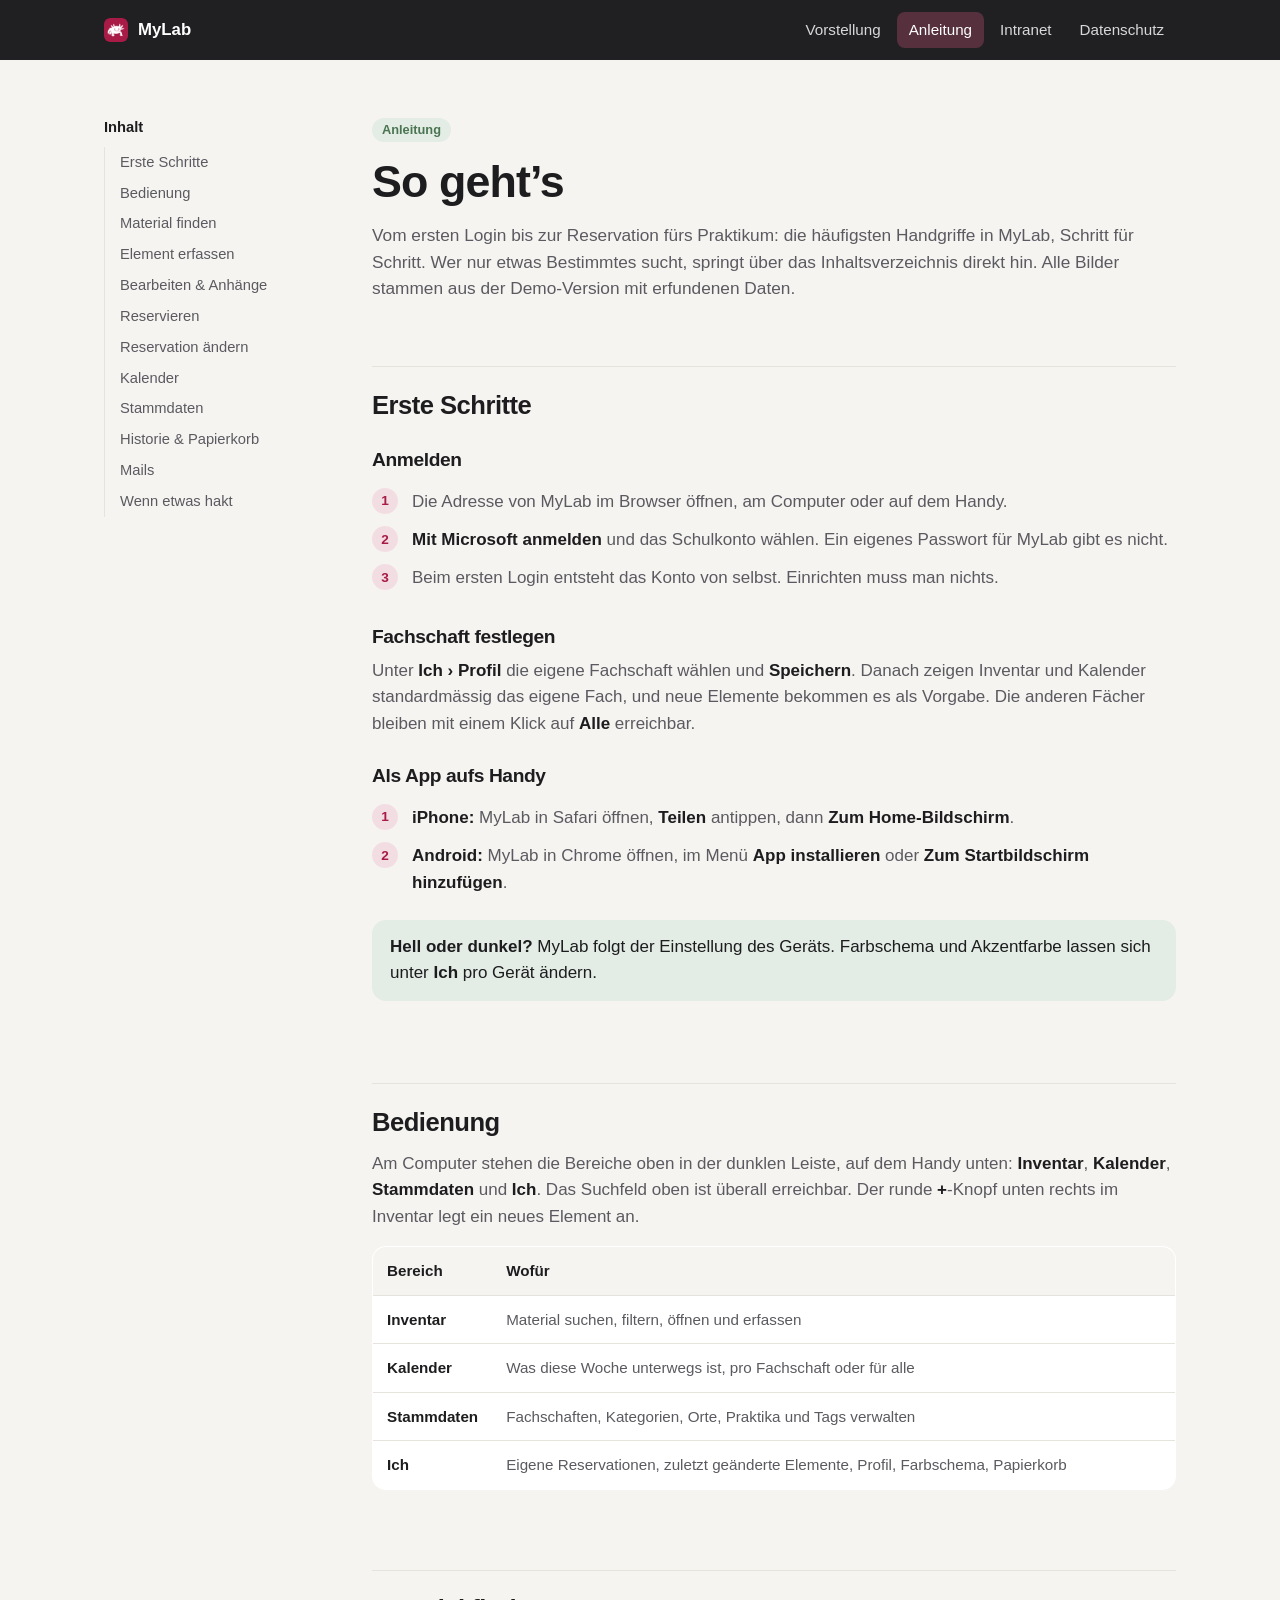
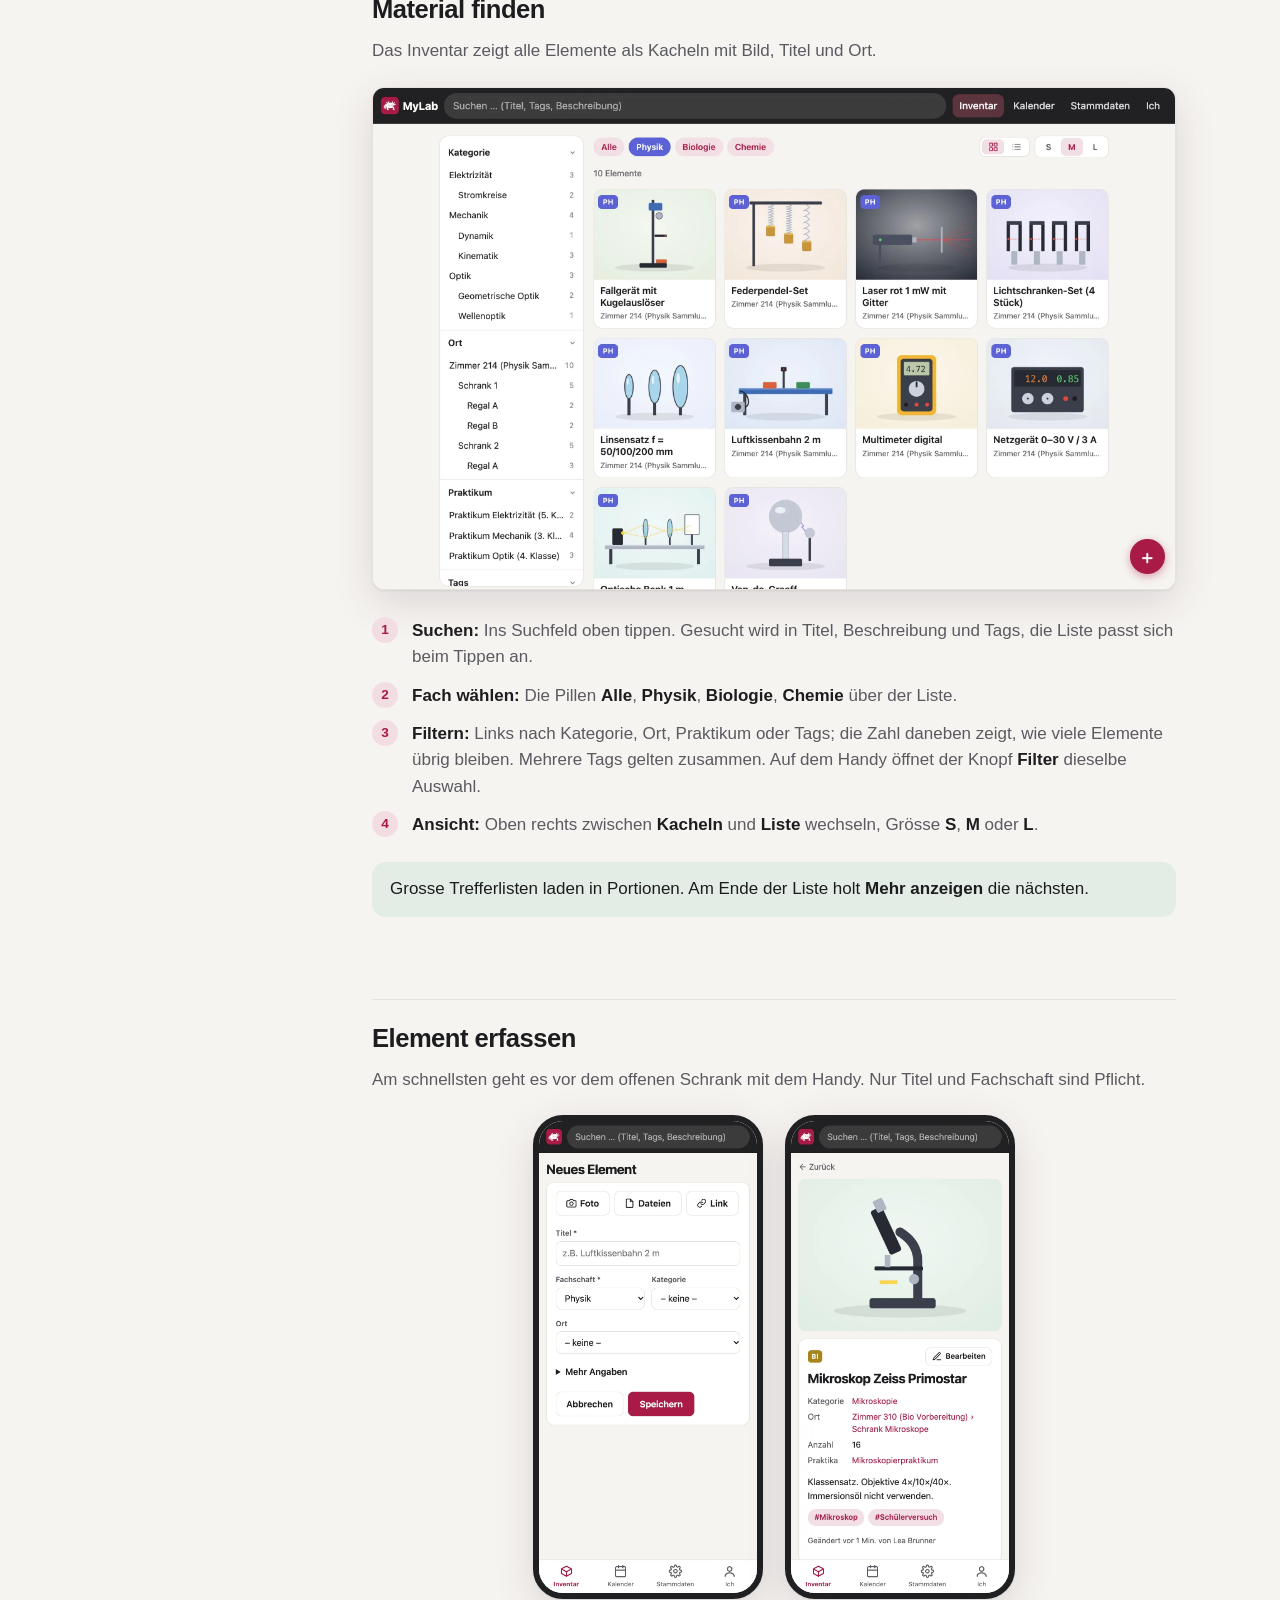
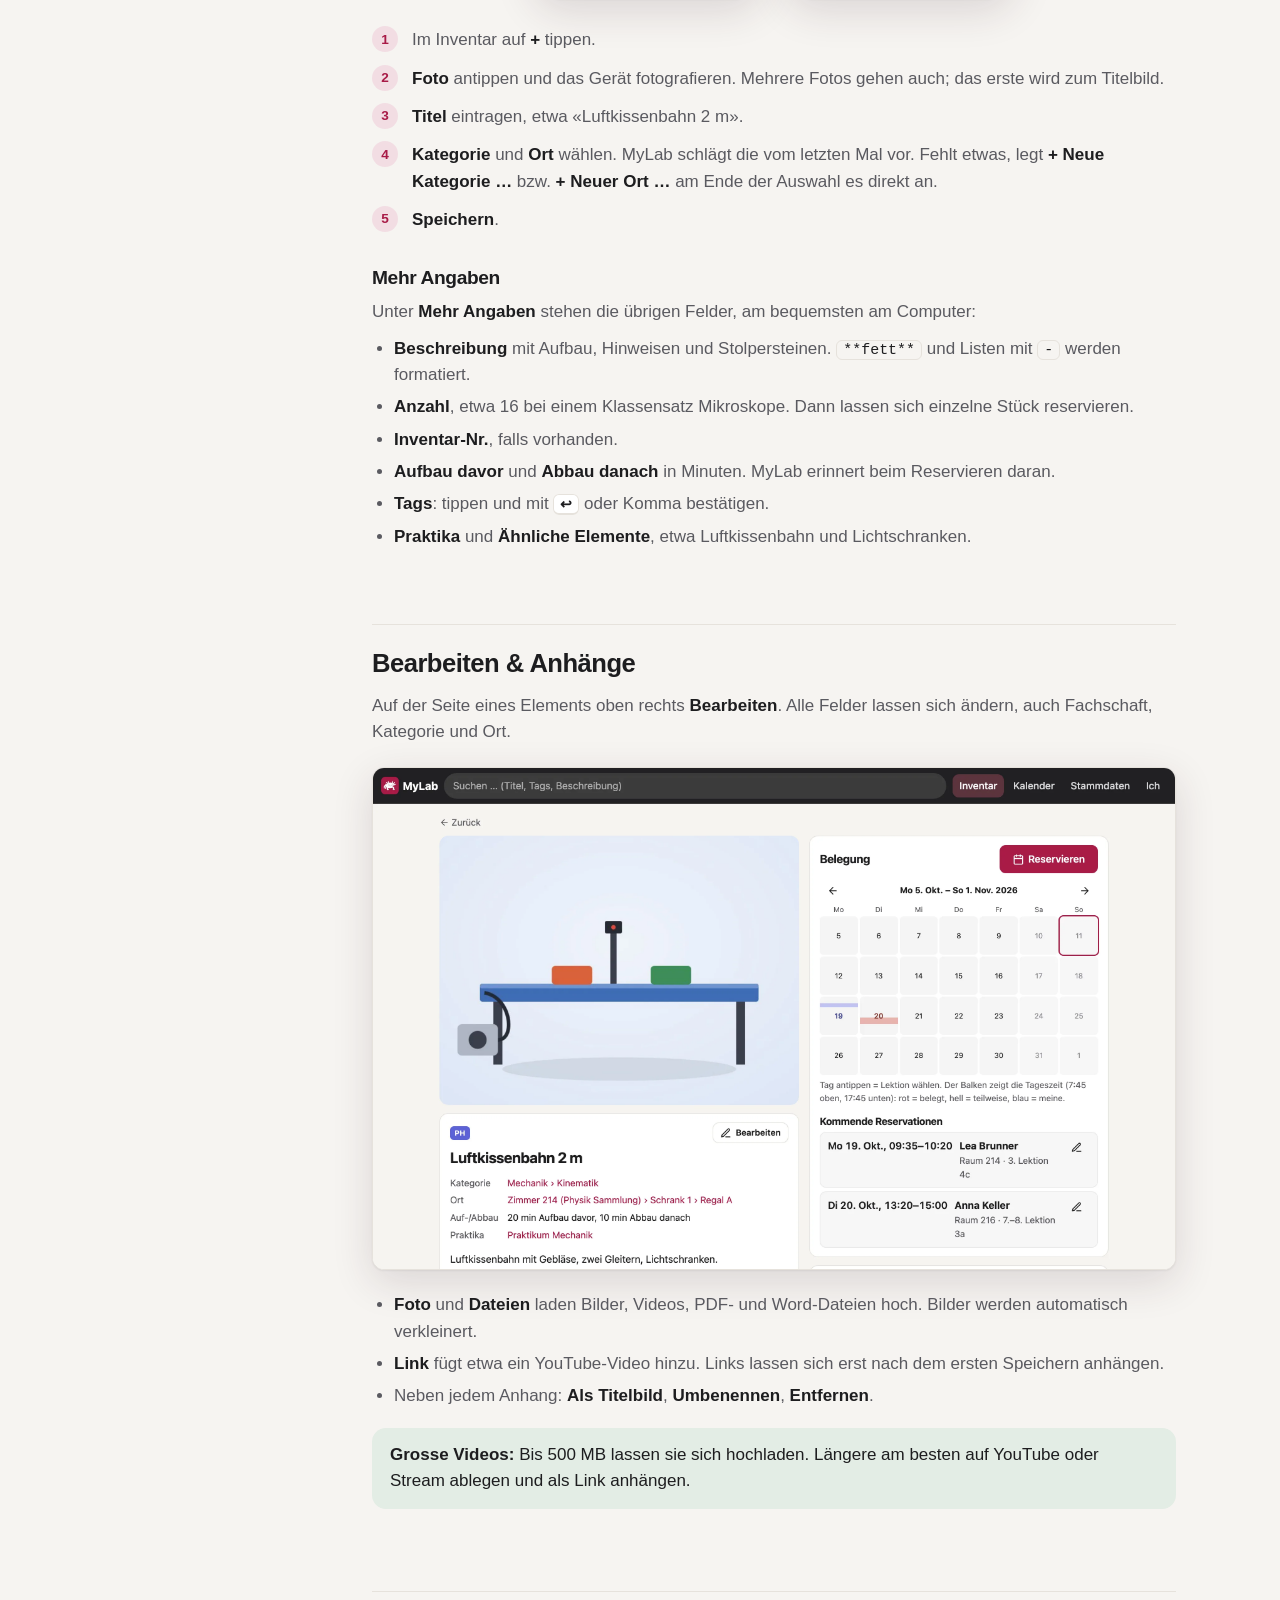
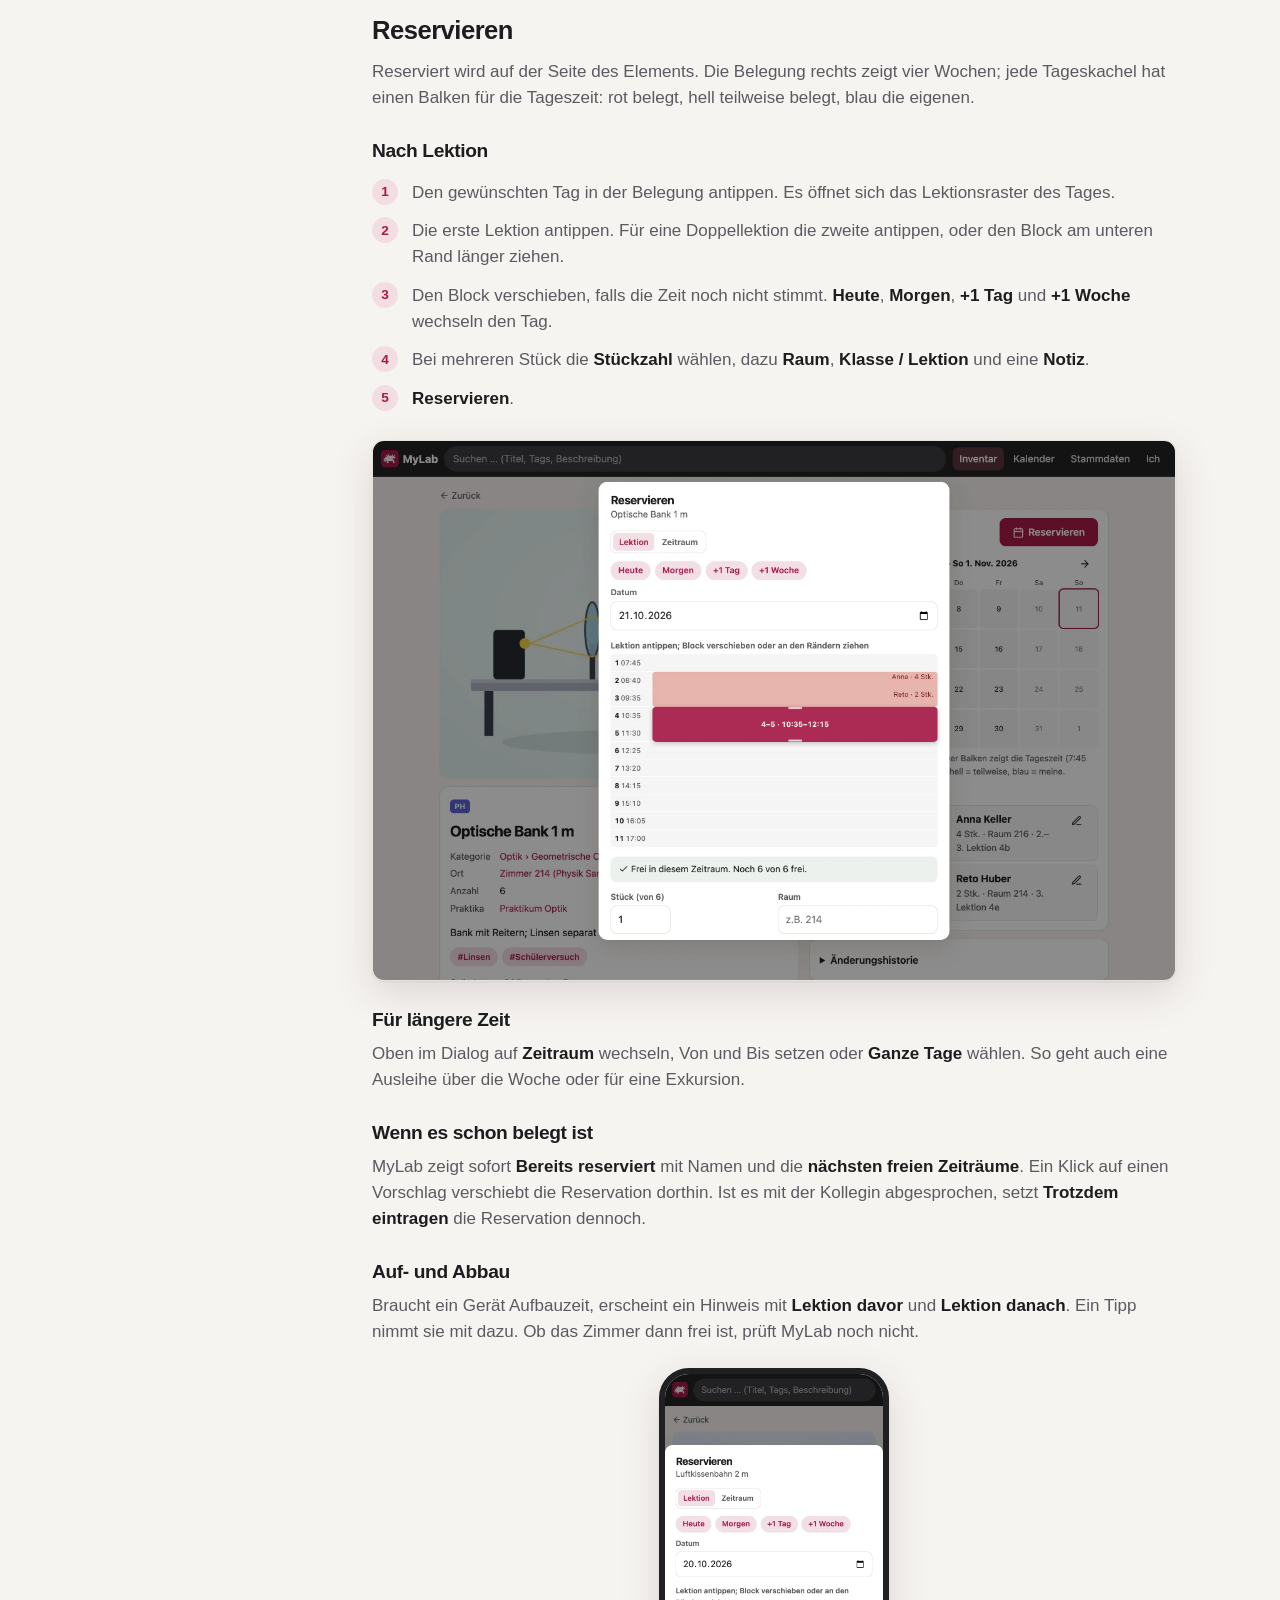
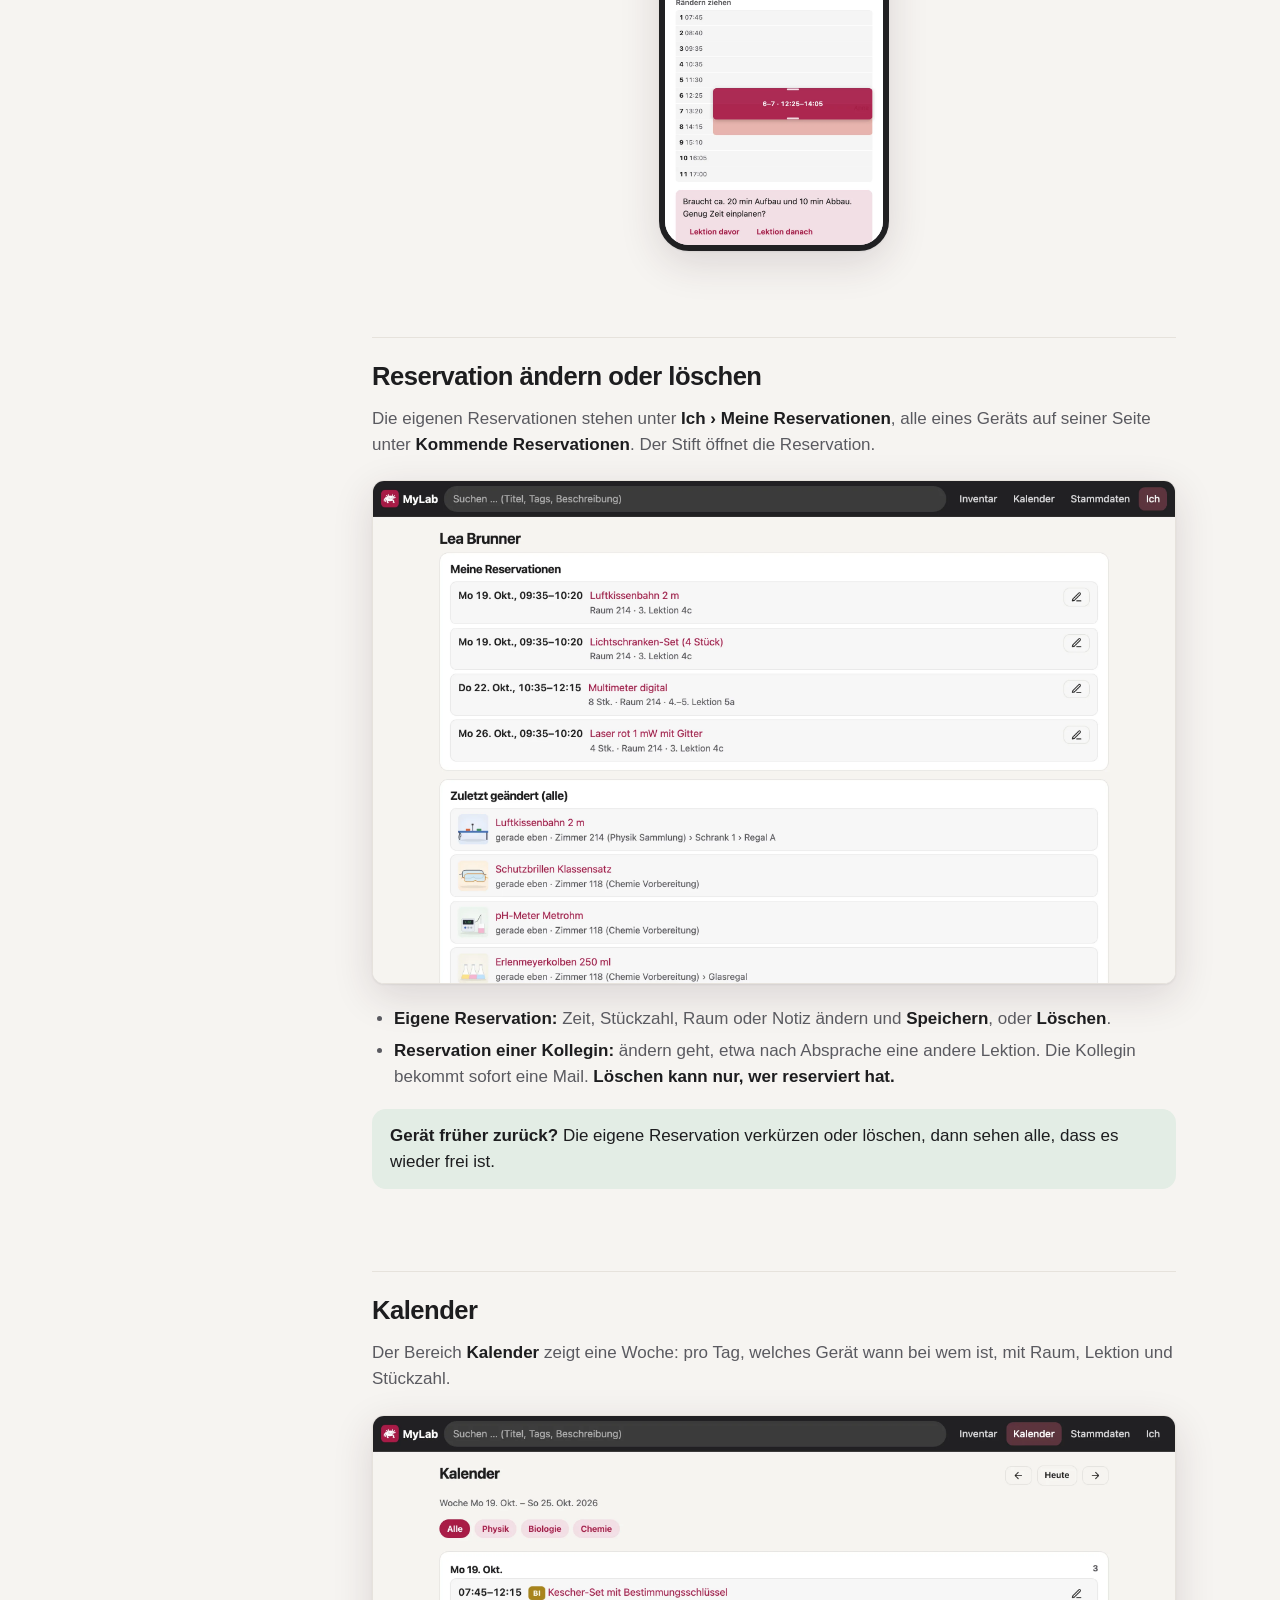
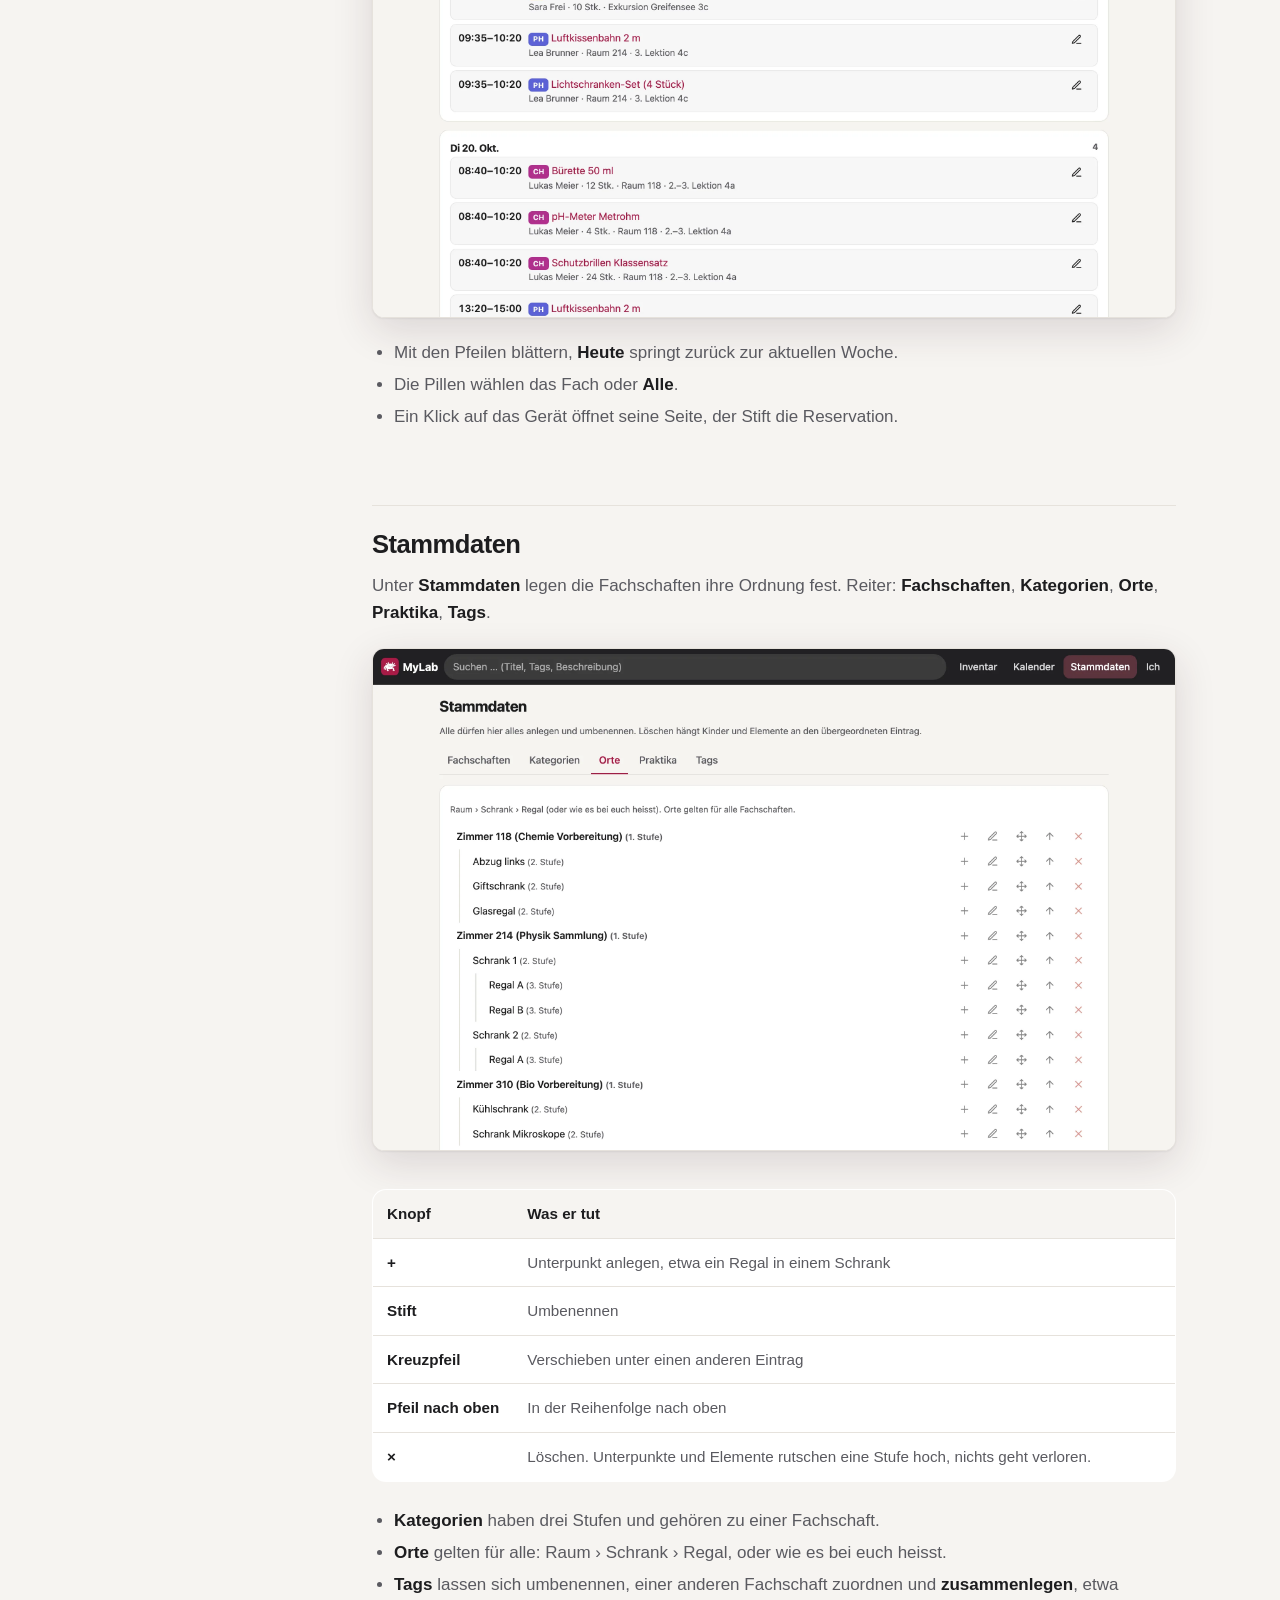
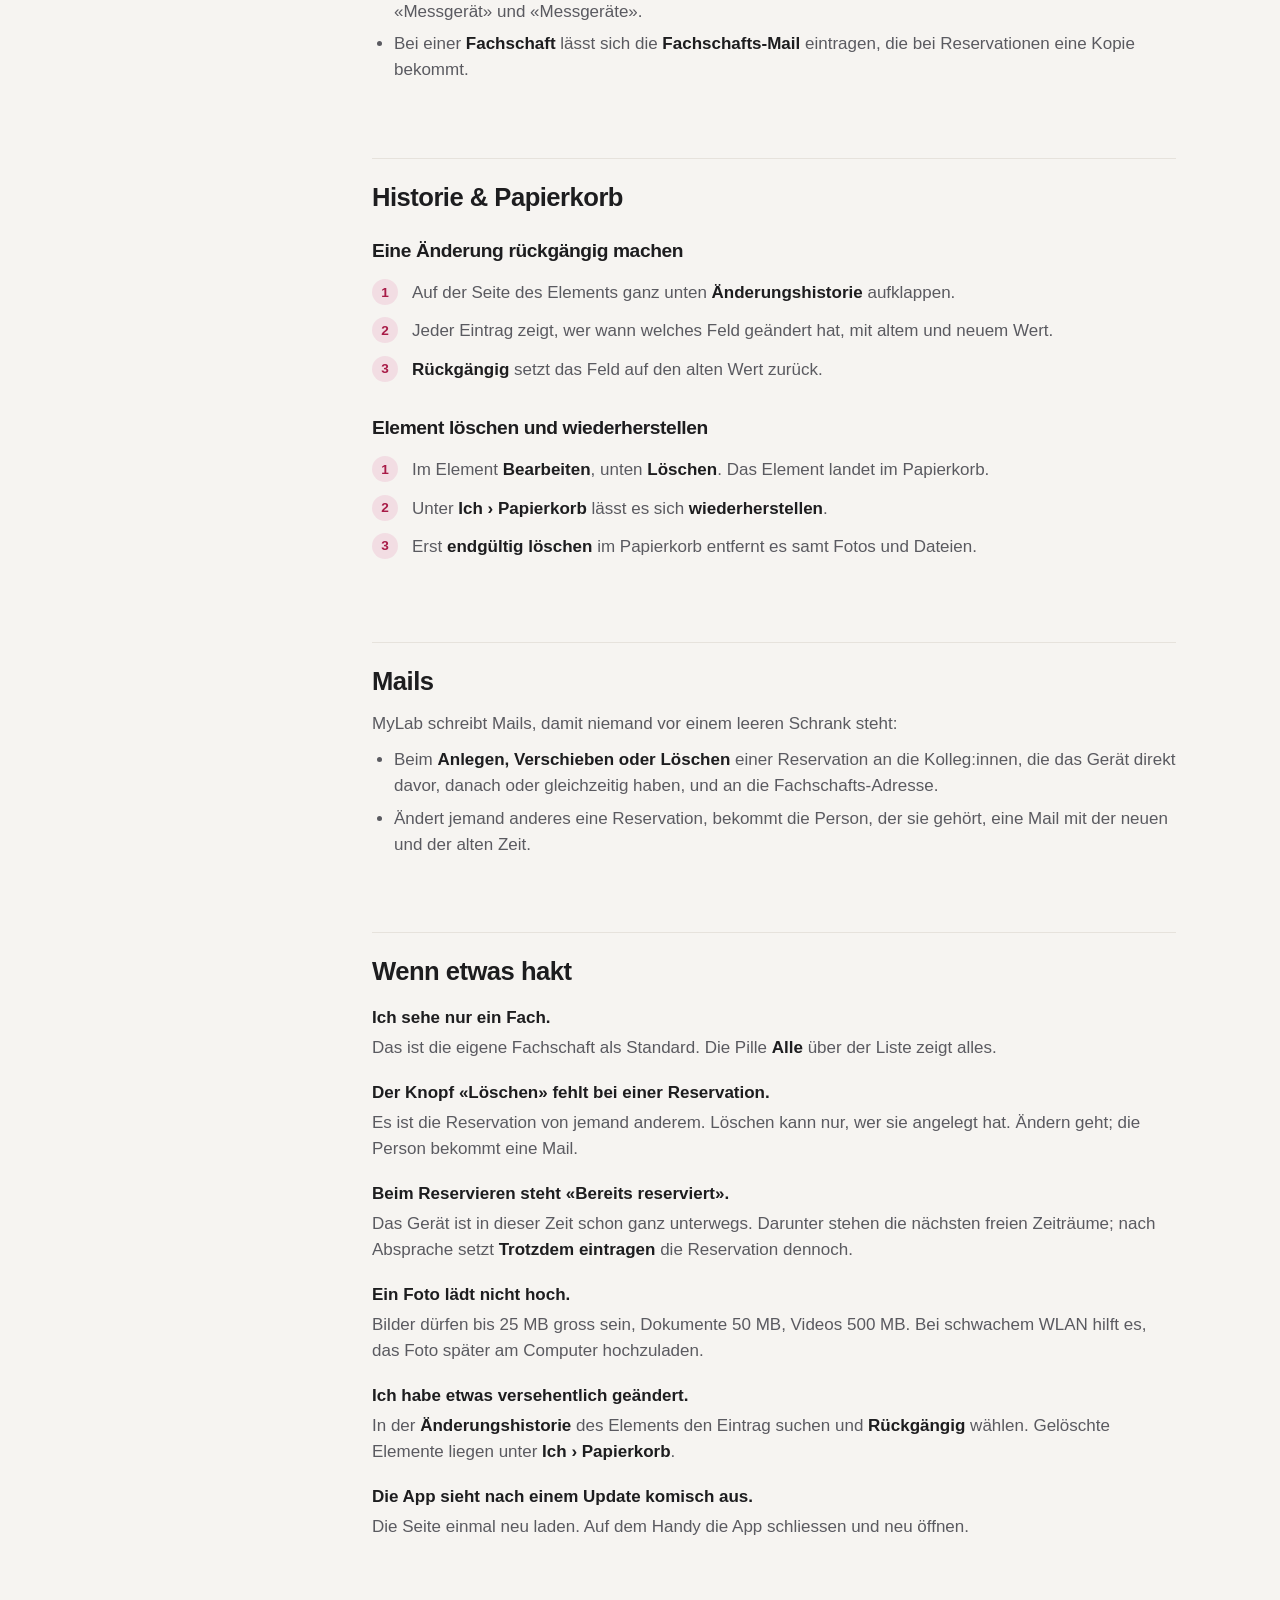
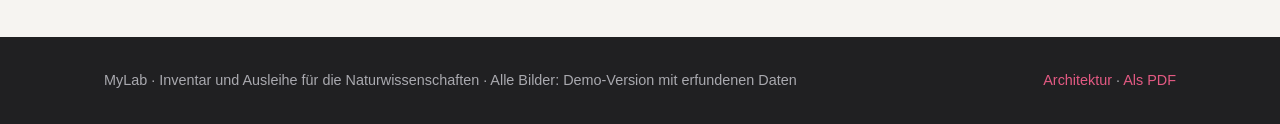
==== anleitung.html @ d48ad252 "Anleitung als zweiter Reiter, Architektur und PDF in den Fuss, Löschen nur eigener Reservationen Lei" ====
<!doctype html>
<html lang="de-CH">
<head>
<meta charset="utf-8">
<meta name="viewport" content="width=device-width, initial-scale=1">
<title>MyLab Anleitung</title>
<meta name="description" content="Anleitung zu MyLab: anmelden, Material finden und erfassen, nach Lektion reservieren, Kalender, Stammdaten, Historie und Papierkorb.">
<link rel="icon" href="img/icon.png?v=2">
<link rel="stylesheet" href="style.css?v=2">
</head>
<body>

<header class="kopf">
  <div class="huelle">
    <a class="marke" href="index.html"><img src="img/icon.png?v=2" alt="">MyLab</a>
    <nav class="navi">
      <a href="index.html">Vorstellung</a>
      <a href="anleitung.html" aria-current="page">Anleitung</a>
      <a href="intranet.html">Intranet</a>
      <a href="datenschutz.html">Datenschutz</a>
    </nav>
  </div>
</header>

<main class="anleitung">
  <div class="huelle anleitung-raster">

    <nav class="inhalt" aria-label="Inhalt">
      <details open>
        <summary>Inhalt</summary>
        <ol>
          <li><a href="#start">Erste Schritte</a></li>
          <li><a href="#bedienung">Bedienung</a></li>
          <li><a href="#finden">Material finden</a></li>
          <li><a href="#erfassen">Element erfassen</a></li>
          <li><a href="#bearbeiten">Bearbeiten &amp; Anhänge</a></li>
          <li><a href="#reservieren">Reservieren</a></li>
          <li><a href="#aendern">Reservation ändern</a></li>
          <li><a href="#kalender">Kalender</a></li>
          <li><a href="#stammdaten">Stammdaten</a></li>
          <li><a href="#historie">Historie &amp; Papierkorb</a></li>
          <li><a href="#mails">Mails</a></li>
          <li><a href="#probleme">Wenn etwas hakt</a></li>
        </ol>
      </details>
    </nav>

    <div class="text">
      <span class="pille gruen">Anleitung</span>
      <h1 style="margin-top:14px">So geht’s</h1>
      <p class="einleitung">Vom ersten Login bis zur Reservation fürs Praktikum: die häufigsten Handgriffe in MyLab, Schritt für Schritt. Wer nur etwas Bestimmtes sucht, springt über das Inhaltsverzeichnis direkt hin. Alle Bilder stammen aus der Demo-Version mit erfundenen Daten.</p>

      <!-- Erste Schritte -->
      <section id="start">
        <h2>Erste Schritte</h2>
        <h3>Anmelden</h3>
        <ol class="schritte">
          <li>Die Adresse von MyLab im Browser öffnen, am Computer oder auf dem Handy.</li>
          <li><b>Mit Microsoft anmelden</b> und das Schulkonto wählen. Ein eigenes Passwort für MyLab gibt es nicht.</li>
          <li>Beim ersten Login entsteht das Konto von selbst. Einrichten muss man nichts.</li>
        </ol>

        <h3>Fachschaft festlegen</h3>
        <p>Unter <b>Ich › Profil</b> die eigene Fachschaft wählen und <b>Speichern</b>. Danach zeigen Inventar und Kalender standardmässig das eigene Fach, und neue Elemente bekommen es als Vorgabe. Die anderen Fächer bleiben mit einem Klick auf <b>Alle</b> erreichbar.</p>

        <h3>Als App aufs Handy</h3>
        <ol class="schritte">
          <li><b>iPhone:</b> MyLab in Safari öffnen, <b>Teilen</b> antippen, dann <b>Zum Home-Bildschirm</b>.</li>
          <li><b>Android:</b> MyLab in Chrome öffnen, im Menü <b>App installieren</b> oder <b>Zum Startbildschirm hinzufügen</b>.</li>
        </ol>
        <p class="tipp"><b>Hell oder dunkel?</b> MyLab folgt der Einstellung des Geräts. Farbschema und Akzentfarbe lassen sich unter <b>Ich</b> pro Gerät ändern.</p>
      </section>

      <!-- Bedienung -->
      <section id="bedienung">
        <h2>Bedienung</h2>
        <p>Am Computer stehen die Bereiche oben in der dunklen Leiste, auf dem Handy unten: <b>Inventar</b>, <b>Kalender</b>, <b>Stammdaten</b> und <b>Ich</b>. Das Suchfeld oben ist überall erreichbar. Der runde <b>+</b>-Knopf unten rechts im Inventar legt ein neues Element an.</p>
        <div class="tabelle">
          <table class="kuerzel">
            <tr><th>Bereich</th><th>Wofür</th></tr>
            <tr><td><b>Inventar</b></td><td>Material suchen, filtern, öffnen und erfassen</td></tr>
            <tr><td><b>Kalender</b></td><td>Was diese Woche unterwegs ist, pro Fachschaft oder für alle</td></tr>
            <tr><td><b>Stammdaten</b></td><td>Fachschaften, Kategorien, Orte, Praktika und Tags verwalten</td></tr>
            <tr><td><b>Ich</b></td><td>Eigene Reservationen, zuletzt geänderte Elemente, Profil, Farbschema, Papierkorb</td></tr>
          </table>
        </div>
      </section>

      <!-- Finden -->
      <section id="finden">
        <h2>Material finden</h2>
        <p>Das Inventar zeigt alle Elemente als Kacheln mit Bild, Titel und Ort.</p>
        <figure class="fenster"><img src="img/liste.webp" width="2560" height="1600" loading="lazy" alt="Inventarliste mit Filtern links und Kacheln rechts"></figure>
        <ol class="schritte">
          <li><b>Suchen:</b> Ins Suchfeld oben tippen. Gesucht wird in Titel, Beschreibung und Tags, die Liste passt sich beim Tippen an.</li>
          <li><b>Fach wählen:</b> Die Pillen <b>Alle</b>, <b>Physik</b>, <b>Biologie</b>, <b>Chemie</b> über der Liste.</li>
          <li><b>Filtern:</b> Links nach Kategorie, Ort, Praktikum oder Tags; die Zahl daneben zeigt, wie viele Elemente übrig bleiben. Mehrere Tags gelten zusammen. Auf dem Handy öffnet der Knopf <b>Filter</b> dieselbe Auswahl.</li>
          <li><b>Ansicht:</b> Oben rechts zwischen <b>Kacheln</b> und <b>Liste</b> wechseln, Grösse <b>S</b>, <b>M</b> oder <b>L</b>.</li>
        </ol>
        <p class="tipp">Grosse Trefferlisten laden in Portionen. Am Ende der Liste holt <b>Mehr anzeigen</b> die nächsten.</p>
      </section>

      <!-- Erfassen -->
      <section id="erfassen">
        <h2>Element erfassen</h2>
        <p>Am schnellsten geht es vor dem offenen Schrank mit dem Handy. Nur Titel und Fachschaft sind Pflicht.</p>
        <div class="handys" style="margin:22px 0">
          <div class="handy"><img src="img/h-neu.webp" width="780" height="1688" loading="lazy" alt="Formular «Neues Element» auf dem Handy"></div>
          <div class="handy"><img src="img/h-detail.webp" width="780" height="1688" loading="lazy" alt="Fertig erfasstes Element auf dem Handy"></div>
        </div>
        <ol class="schritte">
          <li>Im Inventar auf <b>+</b> tippen.</li>
          <li><b>Foto</b> antippen und das Gerät fotografieren. Mehrere Fotos gehen auch; das erste wird zum Titelbild.</li>
          <li><b>Titel</b> eintragen, etwa «Luftkissenbahn 2 m».</li>
          <li><b>Kategorie</b> und <b>Ort</b> wählen. MyLab schlägt die vom letzten Mal vor. Fehlt etwas, legt <b>+ Neue Kategorie …</b> bzw. <b>+ Neuer Ort …</b> am Ende der Auswahl es direkt an.</li>
          <li><b>Speichern</b>.</li>
        </ol>
        <h3>Mehr Angaben</h3>
        <p>Unter <b>Mehr Angaben</b> stehen die übrigen Felder, am bequemsten am Computer:</p>
        <ul>
          <li><b>Beschreibung</b> mit Aufbau, Hinweisen und Stolpersteinen. <code>**fett**</code> und Listen mit <code>-</code> werden formatiert.</li>
          <li><b>Anzahl</b>, etwa 16 bei einem Klassensatz Mikroskope. Dann lassen sich einzelne Stück reservieren.</li>
          <li><b>Inventar-Nr.</b>, falls vorhanden.</li>
          <li><b>Aufbau davor</b> und <b>Abbau danach</b> in Minuten. MyLab erinnert beim Reservieren daran.</li>
          <li><b>Tags</b>: tippen und mit <kbd>↩</kbd> oder Komma bestätigen.</li>
          <li><b>Praktika</b> und <b>Ähnliche Elemente</b>, etwa Luftkissenbahn und Lichtschranken.</li>
        </ul>
      </section>

      <!-- Bearbeiten -->
      <section id="bearbeiten">
        <h2>Bearbeiten &amp; Anhänge</h2>
        <p>Auf der Seite eines Elements oben rechts <b>Bearbeiten</b>. Alle Felder lassen sich ändern, auch Fachschaft, Kategorie und Ort.</p>
        <figure class="fenster"><img src="img/detail.webp" width="2560" height="1600" loading="lazy" alt="Detailseite der Luftkissenbahn mit Belegung"></figure>
        <ul>
          <li><b>Foto</b> und <b>Dateien</b> laden Bilder, Videos, PDF- und Word-Dateien hoch. Bilder werden automatisch verkleinert.</li>
          <li><b>Link</b> fügt etwa ein YouTube-Video hinzu. Links lassen sich erst nach dem ersten Speichern anhängen.</li>
          <li>Neben jedem Anhang: <b>Als Titelbild</b>, <b>Umbenennen</b>, <b>Entfernen</b>.</li>
        </ul>
        <p class="tipp"><b>Grosse Videos:</b> Bis 500 MB lassen sie sich hochladen. Längere am besten auf YouTube oder Stream ablegen und als Link anhängen.</p>
      </section>

      <!-- Reservieren -->
      <section id="reservieren">
        <h2>Reservieren</h2>
        <p>Reserviert wird auf der Seite des Elements. Die Belegung rechts zeigt vier Wochen; jede Tageskachel hat einen Balken für die Tageszeit: rot belegt, hell teilweise belegt, blau die eigenen.</p>
        <h3>Nach Lektion</h3>
        <ol class="schritte">
          <li>Den gewünschten Tag in der Belegung antippen. Es öffnet sich das Lektionsraster des Tages.</li>
          <li>Die erste Lektion antippen. Für eine Doppellektion die zweite antippen, oder den Block am unteren Rand länger ziehen.</li>
          <li>Den Block verschieben, falls die Zeit noch nicht stimmt. <b>Heute</b>, <b>Morgen</b>, <b>+1 Tag</b> und <b>+1 Woche</b> wechseln den Tag.</li>
          <li>Bei mehreren Stück die <b>Stückzahl</b> wählen, dazu <b>Raum</b>, <b>Klasse / Lektion</b> und eine <b>Notiz</b>.</li>
          <li><b>Reservieren</b>.</li>
        </ol>
        <figure class="fenster"><img src="img/reservieren.webp" width="2560" height="1720" loading="lazy" alt="Lektionsraster mit fremden Reservationen und der gewählten 4. und 5. Lektion"></figure>
        <h3>Für längere Zeit</h3>
        <p>Oben im Dialog auf <b>Zeitraum</b> wechseln, Von und Bis setzen oder <b>Ganze Tage</b> wählen. So geht auch eine Ausleihe über die Woche oder für eine Exkursion.</p>
        <h3>Wenn es schon belegt ist</h3>
        <p>MyLab zeigt sofort <b>Bereits reserviert</b> mit Namen und die <b>nächsten freien Zeiträume</b>. Ein Klick auf einen Vorschlag verschiebt die Reservation dorthin. Ist es mit der Kollegin abgesprochen, setzt <b>Trotzdem eintragen</b> die Reservation dennoch.</p>
        <h3>Auf- und Abbau</h3>
        <p>Braucht ein Gerät Aufbauzeit, erscheint ein Hinweis mit <b>Lektion davor</b> und <b>Lektion danach</b>. Ein Tipp nimmt sie mit dazu. Ob das Zimmer dann frei ist, prüft MyLab noch nicht.</p>
        <div class="handys" style="margin:22px 0">
          <div class="handy"><img src="img/h-reservieren.webp" width="780" height="1688" loading="lazy" alt="Reservieren auf dem Handy mit Hinweis auf 20 Minuten Aufbau und den Knöpfen Lektion davor und Lektion danach"></div>
        </div>
      </section>

      <!-- Ändern -->
      <section id="aendern">
        <h2>Reservation ändern oder löschen</h2>
        <p>Die eigenen Reservationen stehen unter <b>Ich › Meine Reservationen</b>, alle eines Geräts auf seiner Seite unter <b>Kommende Reservationen</b>. Der Stift öffnet die Reservation.</p>
        <figure class="fenster"><img src="img/ich.webp" width="2560" height="1600" loading="lazy" alt="Seite Ich mit den eigenen Reservationen"></figure>
        <ul>
          <li><b>Eigene Reservation:</b> Zeit, Stückzahl, Raum oder Notiz ändern und <b>Speichern</b>, oder <b>Löschen</b>.</li>
          <li><b>Reservation einer Kollegin:</b> ändern geht, etwa nach Absprache eine andere Lektion. Die Kollegin bekommt sofort eine Mail. <b>Löschen kann nur, wer reserviert hat.</b></li>
        </ul>
        <p class="tipp"><b>Gerät früher zurück?</b> Die eigene Reservation verkürzen oder löschen, dann sehen alle, dass es wieder frei ist.</p>
      </section>

      <!-- Kalender -->
      <section id="kalender">
        <h2>Kalender</h2>
        <p>Der Bereich <b>Kalender</b> zeigt eine Woche: pro Tag, welches Gerät wann bei wem ist, mit Raum, Lektion und Stückzahl.</p>
        <figure class="fenster"><img src="img/woche.webp" width="2560" height="1600" loading="lazy" alt="Wochenübersicht mit Reservationen aus drei Fachschaften"></figure>
        <ul>
          <li>Mit den Pfeilen blättern, <b>Heute</b> springt zurück zur aktuellen Woche.</li>
          <li>Die Pillen wählen das Fach oder <b>Alle</b>.</li>
          <li>Ein Klick auf das Gerät öffnet seine Seite, der Stift die Reservation.</li>
        </ul>
      </section>

      <!-- Stammdaten -->
      <section id="stammdaten">
        <h2>Stammdaten</h2>
        <p>Unter <b>Stammdaten</b> legen die Fachschaften ihre Ordnung fest. Reiter: <b>Fachschaften</b>, <b>Kategorien</b>, <b>Orte</b>, <b>Praktika</b>, <b>Tags</b>.</p>
        <figure class="fenster"><img src="img/stammdaten.webp" width="2560" height="1600" loading="lazy" alt="Stammdaten, Reiter Orte, als Baum mit Zimmern, Schränken und Regalen"></figure>
        <div class="tabelle">
          <table class="kuerzel">
            <tr><th>Knopf</th><th>Was er tut</th></tr>
            <tr><td><b>+</b></td><td>Unterpunkt anlegen, etwa ein Regal in einem Schrank</td></tr>
            <tr><td><b>Stift</b></td><td>Umbenennen</td></tr>
            <tr><td><b>Kreuzpfeil</b></td><td>Verschieben unter einen anderen Eintrag</td></tr>
            <tr><td><b>Pfeil nach oben</b></td><td>In der Reihenfolge nach oben</td></tr>
            <tr><td><b>×</b></td><td>Löschen. Unterpunkte und Elemente rutschen eine Stufe hoch, nichts geht verloren.</td></tr>
          </table>
        </div>
        <ul>
          <li><b>Kategorien</b> haben drei Stufen und gehören zu einer Fachschaft.</li>
          <li><b>Orte</b> gelten für alle: Raum › Schrank › Regal, oder wie es bei euch heisst.</li>
          <li><b>Tags</b> lassen sich umbenennen, einer anderen Fachschaft zuordnen und <b>zusammenlegen</b>, etwa «Messgerät» und «Messgeräte».</li>
          <li>Bei einer <b>Fachschaft</b> lässt sich die <b>Fachschafts-Mail</b> eintragen, die bei Reservationen eine Kopie bekommt.</li>
        </ul>
      </section>

      <!-- Historie -->
      <section id="historie">
        <h2>Historie &amp; Papierkorb</h2>
        <h3>Eine Änderung rückgängig machen</h3>
        <ol class="schritte">
          <li>Auf der Seite des Elements ganz unten <b>Änderungshistorie</b> aufklappen.</li>
          <li>Jeder Eintrag zeigt, wer wann welches Feld geändert hat, mit altem und neuem Wert.</li>
          <li><b>Rückgängig</b> setzt das Feld auf den alten Wert zurück.</li>
        </ol>
        <h3>Element löschen und wiederherstellen</h3>
        <ol class="schritte">
          <li>Im Element <b>Bearbeiten</b>, unten <b>Löschen</b>. Das Element landet im Papierkorb.</li>
          <li>Unter <b>Ich › Papierkorb</b> lässt es sich <b>wiederherstellen</b>.</li>
          <li>Erst <b>endgültig löschen</b> im Papierkorb entfernt es samt Fotos und Dateien.</li>
        </ol>
      </section>

      <!-- Mails -->
      <section id="mails">
        <h2>Mails</h2>
        <p>MyLab schreibt Mails, damit niemand vor einem leeren Schrank steht:</p>
        <ul>
          <li>Beim <b>Anlegen, Verschieben oder Löschen</b> einer Reservation an die Kolleg:innen, die das Gerät direkt davor, danach oder gleichzeitig haben, und an die Fachschafts-Adresse.</li>
          <li>Ändert jemand anderes eine Reservation, bekommt die Person, der sie gehört, eine Mail mit der neuen und der alten Zeit.</li>
        </ul>
      </section>

      <!-- Probleme -->
      <section id="probleme">
        <h2>Wenn etwas hakt</h2>
        <dl class="faq">
          <dt>Ich sehe nur ein Fach.</dt>
          <dd>Das ist die eigene Fachschaft als Standard. Die Pille <b>Alle</b> über der Liste zeigt alles.</dd>
          <dt>Der Knopf «Löschen» fehlt bei einer Reservation.</dt>
          <dd>Es ist die Reservation von jemand anderem. Löschen kann nur, wer sie angelegt hat. Ändern geht; die Person bekommt eine Mail.</dd>
          <dt>Beim Reservieren steht «Bereits reserviert».</dt>
          <dd>Das Gerät ist in dieser Zeit schon ganz unterwegs. Darunter stehen die nächsten freien Zeiträume; nach Absprache setzt <b>Trotzdem eintragen</b> die Reservation dennoch.</dd>
          <dt>Ein Foto lädt nicht hoch.</dt>
          <dd>Bilder dürfen bis 25 MB gross sein, Dokumente 50 MB, Videos 500 MB. Bei schwachem WLAN hilft es, das Foto später am Computer hochzuladen.</dd>
          <dt>Ich habe etwas versehentlich geändert.</dt>
          <dd>In der <b>Änderungshistorie</b> des Elements den Eintrag suchen und <b>Rückgängig</b> wählen. Gelöschte Elemente liegen unter <b>Ich › Papierkorb</b>.</dd>
          <dt>Die App sieht nach einem Update komisch aus.</dt>
          <dd>Die Seite einmal neu laden. Auf dem Handy die App schliessen und neu öffnen.</dd>
        </dl>
      </section>
    </div>
  </div>
</main>

<footer class="fuss">
  <div class="huelle">
    <span>MyLab · Inventar und Ausleihe für die Naturwissenschaften · Alle Bilder: Demo-Version mit erfundenen Daten</span>
    <span><a href="architektur.html">Architektur</a> · <a href="MyLab-Vorstellung.pdf">Als PDF</a></span>
  </div>
</footer>
</body>
</html>
---- style.css ----
/* MyLab — Website. Farben aus dem My-Designsystem (~/MySuite), Schema „Budapest",
   Akzent Himbeere (Ton 8) wie die App. --akzent-weich nach my-tokens.css (14 % auf Weiss,
   22 % auf #1F1F22), --akzent-text = Akzent als Schrift (≥ 4.5:1), --akzent-leiste =
   Dunkel-Akzent für die Leiste, die in beiden Modi dunkel ist. Nebenfarben: Budapest-Blau
   (Indigo), -Grün und Messing; als Schrift abgedunkelt bzw. im Dunkeln aufgehellt. */
:root {
  --akzent: #A81B47;
  --akzent-weich: #F2DDE3;
  --akzent-text: #A81B47;
  --akzent-leiste: #E35A83;
  --indigo: #4A50B8;
  --indigo-weich: #E4E5F8;
  --gruen: #4B7552;
  --gruen-weich: #E3EDE5;
  --messing: #7E6412;
  --messing-weich: #F3ECD6;
  --rot: #B0352A;
  --rot-weich: #F7E0DD;
  --text: #1D1D1F;
  --text-2: #5A5A60;
  --text-3: #8A8A90;
  --flaeche: #FFFFFF;
  --grund: #F6F4F1;
  --karte: #FFFFFF;
  --linie: #E6E2DC;
  --leiste: #202022;
  --schatten: 0 1px 2px rgba(0,0,0,.06), 0 12px 40px rgba(60,30,40,.14);
  --radius: 14px;
  --max: 1120px;
  color-scheme: light;
}
@media (prefers-color-scheme: dark) {
  :root:not([data-theme="light"]) {
    --akzent: #E35A83; --akzent-weich: #4A2733; --akzent-text: #F29BB4;
    --indigo: #A9ADEB; --indigo-weich: #2C2D45;
    --gruen: #A8C8AC; --gruen-weich: #283229;
    --messing: #DDBA55; --messing-weich: #3A321A;
    --rot: #E8806A; --rot-weich: #3D2420;
    --text: #F2F2F4; --text-2: #B4B4BA; --text-3: #85858C;
    --flaeche: #19191B; --grund: #121213; --karte: #1F1F22; --linie: #2E2E32;
    --schatten: 0 1px 2px rgba(0,0,0,.4), 0 12px 40px rgba(0,0,0,.5);
    color-scheme: dark;
  }
}
:root[data-theme="dark"] {
  --akzent: #E35A83; --akzent-weich: #4A2733; --akzent-text: #F29BB4;
  --indigo: #A9ADEB; --indigo-weich: #2C2D45;
  --gruen: #A8C8AC; --gruen-weich: #283229;
  --messing: #DDBA55; --messing-weich: #3A321A;
  --rot: #E8806A; --rot-weich: #3D2420;
  --text: #F2F2F4; --text-2: #B4B4BA; --text-3: #85858C;
  --flaeche: #19191B; --grund: #121213; --karte: #1F1F22; --linie: #2E2E32;
  --schatten: 0 1px 2px rgba(0,0,0,.4), 0 12px 40px rgba(0,0,0,.5);
  color-scheme: dark;
}

* { box-sizing: border-box; }
html { -webkit-text-size-adjust: 100%; scroll-behavior: smooth; }
body {
  margin: 0; overflow-x: hidden; background: var(--grund); color: var(--text);
  font: 17px/1.55 -apple-system, BlinkMacSystemFont, "SF Pro Text", "Helvetica Neue", Arial, sans-serif;
  -webkit-font-smoothing: antialiased;
}
img { max-width: 100%; height: auto; display: block; }
a { color: var(--akzent); text-decoration: none; }
a:hover { text-decoration: underline; }
h1, h2, h3 { overflow-wrap: break-word; hyphens: auto; font-family: -apple-system, BlinkMacSystemFont, "SF Pro Display", "Helvetica Neue", Arial, sans-serif;
  letter-spacing: -0.02em; line-height: 1.15; margin: 0; }
h1 { font-size: clamp(2.2rem, 5vw, 3.6rem); font-weight: 700; }
h2 { font-size: clamp(1.6rem, 3vw, 2.3rem); font-weight: 700; }
h3 { font-size: 1.2rem; font-weight: 650; }
p { margin: 0; }

.huelle { max-width: var(--max); margin: 0 auto; padding: 0 24px; }

/* Kopf: dunkle Leiste wie die Seitenleiste der App */
.kopf { background: var(--leiste); color: #F2F2F4; position: sticky; top: 0; z-index: 10; }
.kopf .huelle { display: flex; align-items: center; gap: 24px; height: 60px; }
.marke { display: flex; align-items: center; gap: 10px; color: #fff; font-weight: 650; font-size: 1.05rem; }
.marke:hover { text-decoration: none; }
.marke img { width: 24px; height: 24px; border-radius: 6px; }
.navi { display: flex; gap: 4px; margin-left: auto; flex-wrap: wrap; }
.navi a { color: #D8D8DC; padding: 6px 12px; border-radius: 8px; font-size: .95rem; }
.navi a:hover { background: rgba(255,255,255,.08); text-decoration: none; }
.navi a[aria-current="page"] { background: color-mix(in srgb, var(--akzent-leiste) 28%, transparent); color: #FFFFFF; }

/* Pillen wie in der App */
.pille { display: inline-block; padding: 2px 10px; border-radius: 999px; font-size: .8rem; font-weight: 600;
  background: var(--akzent-weich); color: var(--akzent-text); white-space: nowrap; }
.pille.gruen { background: var(--gruen-weich); color: var(--gruen); }
.pille.indigo { background: var(--indigo-weich); color: var(--indigo); }
.pille.rot { background: var(--rot-weich); color: var(--rot); }
.pille.messing { background: var(--messing-weich); color: var(--messing); }

/* Held */
.held { padding: 72px 0 40px; text-align: center; }
.held .pille { margin-bottom: 18px; }
.held h1 span { color: var(--akzent); }
.held .lead { font-size: clamp(1.1rem, 2vw, 1.3rem); color: var(--text-2); max-width: 720px; margin: 20px auto 0; }
.knoepfe { display: flex; gap: 12px; justify-content: center; margin-top: 28px; flex-wrap: wrap; }
.knopf { display: inline-flex; align-items: center; gap: 8px; padding: 10px 20px; border-radius: 10px; font-weight: 600;
  background: var(--akzent); color: #fff; }
.knopf:hover { text-decoration: none; filter: brightness(1.06); }
.knopf.leise { background: var(--akzent-weich); color: var(--akzent-text); }

/* Fenster-Rahmen für Screenshots */
.fenster { border-radius: 12px; overflow: hidden; box-shadow: var(--schatten); background: var(--flaeche);
  border: 1px solid var(--linie); }
.held .fenster { margin-top: 48px; }

/* Abschnitte */
.abschnitt { padding: 72px 0; }
.abschnitt.hell { background: var(--flaeche); }
.kicker { color: var(--akzent); font-weight: 650; font-size: .85rem; text-transform: uppercase; letter-spacing: .08em; margin-bottom: 10px; }
.abschnitt-kopf { max-width: 760px; margin-bottom: 40px; }
.abschnitt-kopf p { color: var(--text-2); margin-top: 14px; font-size: 1.08rem; }

.zwei { display: grid; grid-template-columns: minmax(0,1fr) minmax(0,1fr); gap: 28px; }
.drei { display: grid; grid-template-columns: repeat(3, minmax(0,1fr)); gap: 20px; }
.karte { background: var(--karte); border: 1px solid var(--linie); border-radius: var(--radius); padding: 24px; }
.karte h3 { margin-bottom: 8px; }
.karte p { color: var(--text-2); }
.karte .symbol { width: 40px; height: 40px; border-radius: 10px; display: grid; place-items: center;
  background: var(--akzent-weich); color: var(--akzent-text); margin-bottom: 14px; }
.karte .symbol svg { width: 22px; height: 22px; }
.karte.gruen .symbol { background: var(--gruen-weich); color: var(--gruen); }
.karte.indigo .symbol { background: var(--indigo-weich); color: var(--indigo); }
.karte.rot .symbol { background: var(--rot-weich); color: var(--rot); }
.karte.messing .symbol { background: var(--messing-weich); color: var(--messing); }

/* Funktion: Text + Bild */
.funktion { display: grid; grid-template-columns: minmax(0,5fr) minmax(0,7fr); gap: 48px; align-items: center; padding: 40px 0; }
.funktion.umgekehrt { grid-template-columns: minmax(0,7fr) minmax(0,5fr); }
.funktion.umgekehrt .text { order: 2; }
.funktion .text h3 { font-size: 1.6rem; margin-bottom: 12px; }
.funktion .text p { color: var(--text-2); }
.funktion ul { margin: 16px 0 0; padding: 0; list-style: none; }
.funktion li { padding: 6px 0 6px 26px; position: relative; color: var(--text-2); }
.funktion li::before { content: ""; position: absolute; left: 4px; top: 14px; width: 8px; height: 8px; border-radius: 50%;
  background: var(--akzent); }

/* Kombi-Karten („Mehr als die Summe der Daten") */
.karte.kombi { display: flex; flex-direction: column; }
.karte.kombi p { flex: 1; }
.quellen { display: flex; flex-wrap: wrap; gap: 6px; margin-top: 14px; }
.quellen .pille { font-size: .72rem; }
.nachsatz { margin-top: 28px; color: var(--text-2); max-width: 820px; }

/* Vorher / Nachher */
.vergleich { display: grid; grid-template-columns: minmax(0,1fr) minmax(0,1fr); gap: 28px; }
.vergleich figure { margin: 0; }
.vergleich figcaption { margin-top: 12px; color: var(--text-2); font-size: .95rem; display: flex; gap: 8px; align-items: center; }

/* Tastenkürzel */
kbd { font: 600 .85em -apple-system, BlinkMacSystemFont, sans-serif; background: var(--karte); border: 1px solid var(--linie);
  border-bottom-width: 2px; border-radius: 6px; padding: 1px 6px; color: var(--text); }

/* Liste „nicht" */
.nicht { display: grid; grid-template-columns: repeat(2, minmax(0,1fr)); gap: 16px; }
.nicht div { display: flex; gap: 14px; align-items: flex-start; }
.nicht b { display: block; }
.nicht span { color: var(--text-2); }
.nicht .x { flex: none; width: 28px; height: 28px; border-radius: 50%; background: var(--rot-weich); color: var(--rot);
  display: grid; place-items: center; font-weight: 700; }

/* Text-Seiten (Datenschutz, Architektur) */
.textseite { padding: 56px 0 80px; }
.textseite .huelle { max-width: 900px; }
.textseite h1 { font-size: clamp(2rem, 4vw, 2.8rem); margin-bottom: 14px; }
.textseite h2 { font-size: 1.5rem; margin: 48px 0 14px; }
.textseite p, .textseite li { color: var(--text-2); }
.textseite p + p { margin-top: 12px; }
.textseite ul { padding-left: 22px; }
.textseite li { margin: 6px 0; }
.textseite strong { color: var(--text); }
table { width: 100%; border-collapse: collapse; background: var(--karte); border: 1px solid var(--linie);
  border-radius: var(--radius); overflow: hidden; font-size: .95rem; }
th, td { text-align: left; padding: 12px 14px; border-bottom: 1px solid var(--linie); vertical-align: top; }
th { background: var(--grund); font-weight: 650; color: var(--text); }
td { color: var(--text-2); }
tr:last-child td { border-bottom: 0; }
.tabelle { overflow-x: auto; }
.diagramm { background: var(--karte); border: 1px solid var(--linie); border-radius: var(--radius); padding: 24px; }
.diagramm svg { width: 100%; height: auto; display: block; }
.hinweis { background: var(--akzent-weich); border-radius: var(--radius); padding: 16px 20px; color: var(--text); margin: 20px 0; }


/* Handys: Screenshots in schmalem Rahmen, nebeneinander */
.handys { display: flex; gap: 22px; justify-content: center; align-items: flex-start; }
.handy { flex: 0 1 230px; min-width: 0; border-radius: 30px; overflow: hidden; border: 6px solid var(--leiste);
  box-shadow: var(--schatten); background: var(--flaeche); }
.handy img { width: 100%; }
.handys figcaption { text-align: center; color: var(--text-3); font-size: .85rem; margin-top: 10px; }
.handys figure { margin: 0; flex: 0 1 230px; }
.handys figure .handy { flex: none; }

/* Sync-Abschnitt: Heute / Mit Sync */
.vorher-nachher { display: grid; grid-template-columns: minmax(0,1fr) minmax(0,1fr); gap: 20px; margin-bottom: 40px; }
.vorher-nachher .karte h3 { display: flex; align-items: center; gap: 10px; }
.vorher-nachher ul { margin: 12px 0 0; padding-left: 20px; color: var(--text-2); }
.vorher-nachher li { margin: 5px 0; }
.karte.mit-sync { border-color: color-mix(in srgb, var(--akzent) 45%, var(--linie)); }
.karte.kombi .heute { margin-top: 10px; font-size: .9rem; color: var(--text-3); flex: none; }
.karte.kombi .heute b { color: var(--text-2); font-weight: 600; }
.ablauf { counter-reset: schritt; display: grid; grid-template-columns: repeat(3, minmax(0,1fr)); gap: 20px; }
.ablauf .karte { position: relative; padding-top: 52px; }
.ablauf .karte::before { counter-increment: schritt; content: counter(schritt); position: absolute; top: 18px; left: 24px;
  width: 26px; height: 26px; border-radius: 50%; background: var(--akzent); color: #fff; font-weight: 700; font-size: .85rem;
  display: grid; place-items: center; }
.weg { display: grid; grid-template-columns: minmax(0,1fr); gap: 16px; }
.weg .karte h3 { display: flex; gap: 10px; align-items: center; flex-wrap: wrap; }
.weg .vorteile { display: grid; grid-template-columns: minmax(0,1fr) minmax(0,1fr); gap: 16px; margin-top: 12px; }
.weg .vorteile ul { margin: 6px 0 0; padding-left: 20px; }
.weg .vorteile b { color: var(--text); font-size: .9rem; }

/* Fuss */
.fuss { background: var(--leiste); color: #A9A9AF; padding: 32px 0; font-size: .9rem; }
.fuss .huelle { display: flex; justify-content: space-between; gap: 16px; flex-wrap: wrap; }
.fuss a { color: var(--akzent-leiste); }

@media screen and (max-width: 860px) {
  .zwei, .drei, .vergleich, .nicht, .funktion, .funktion.umgekehrt, .vorher-nachher, .ablauf, .weg .vorteile { grid-template-columns: minmax(0,1fr); }
  .handys { gap: 10px; }
  .handy { border-width: 4px; border-radius: 20px; }
  .funktion.umgekehrt .text { order: 0; }
  .funktion { gap: 24px; }
  .abschnitt { padding: 52px 0; }
  .huelle { padding: 0 16px; }
  .kopf .huelle { height: auto; padding-top: 10px; padding-bottom: 10px; flex-wrap: wrap; gap: 8px; }
  .navi { margin-left: 0; }
}

/* Druck / PDF */
@media print {
  @page { size: A4; margin: 14mm 14mm; }
  :root { --grund: #fff; }
  body { font-size: 11pt; background: #fff; }
  .kopf, .knoepfe, .nur-web { display: none !important; }
  .held { padding: 0 0 12px; }
  .abschnitt { padding: 20px 0; }
  .abschnitt.hell { background: #fff; }
  .funktion, .vergleich figure, .karte, .fenster, table, .diagramm { break-inside: avoid; }
  h1 { font-size: 26pt; } h2 { font-size: 17pt; }
  h2, .abschnitt-kopf, .kicker { break-after: avoid; }
  .vergleich, .nicht, .drei, .handys, .ablauf, .vorher-nachher { break-inside: avoid; }
  .handy { box-shadow: none; }
  .abschnitt > .huelle { break-inside: avoid; }
  #sync > .huelle, #sync .drei { break-inside: auto; }
  .nachsatz { break-before: avoid; }
  #sync .drei { grid-template-columns: repeat(3, minmax(0,1fr)); }
  .held .lead, .abschnitt-kopf p { font-size: 11pt; }
  .held .fenster { margin-top: 18px; }
  .abschnitt-kopf { margin-bottom: 16px; }
  .funktion { gap: 22px; padding: 14px 0; }
  .funktion .text h3 { font-size: 14pt; }
  .funktion li { padding: 2px 0 2px 20px; }
  .funktion li::before { top: 9px; }
  .drei { gap: 10px; }
  .karte { padding: 12px 14px; }
  .karte .symbol { width: 28px; height: 28px; margin-bottom: 6px; }
  .karte .symbol svg { width: 16px; height: 16px; }
  .fenster { box-shadow: none; }
  .seitenumbruch { break-before: page; }
  .fuss { background: #fff; color: #666; border-top: 1px solid #ddd; }
  .fuss a { color: #666; }
  a { color: inherit; }
}

/* Anleitung: Inhaltsverzeichnis links (sticky), Text rechts */
.anleitung { padding: 56px 0 80px; }
.anleitung-raster { display: grid; grid-template-columns: 220px minmax(0,1fr); gap: 48px; align-items: start; }
.inhalt { position: sticky; top: 84px; font-size: .92rem; }
.inhalt summary { font-weight: 650; color: var(--text); cursor: pointer; list-style: none; margin-bottom: 8px; }
.inhalt summary::-webkit-details-marker { display: none; }
.inhalt ol { list-style: none; margin: 0; padding: 0; border-left: 1px solid var(--linie); }
.inhalt li a { display: block; padding: 4px 0 4px 14px; color: var(--text-2); margin-left: -1px; border-left: 2px solid transparent; }
.inhalt li a:hover { color: var(--akzent-text); border-left-color: var(--akzent); text-decoration: none; }
.anleitung .text { max-width: 820px; }
.anleitung h1 { font-size: clamp(2rem, 4vw, 2.8rem); margin-bottom: 14px; }
.anleitung .einleitung { color: var(--text-2); font-size: 1.08rem; }
.anleitung section { scroll-margin-top: 80px; padding-top: 8px; }
.anleitung h2 { font-size: 1.6rem; margin: 56px 0 14px; padding-top: 24px; border-top: 1px solid var(--linie); }
.anleitung h3 { margin: 28px 0 10px; }
.anleitung p, .anleitung li, .anleitung dd { color: var(--text-2); }
.anleitung p + p { margin-top: 12px; }
.anleitung b, .anleitung strong { color: var(--text); font-weight: 600; }
.anleitung ul { padding-left: 22px; margin: 10px 0; }
.anleitung ul li { margin: 6px 0; }
.anleitung figure.fenster { margin: 22px 0; }
.anleitung .vergleich { margin: 22px 0; }
.anleitung code { font: .88em ui-monospace, "SF Mono", Menlo, monospace; background: var(--grund); border: 1px solid var(--linie);
  border-radius: 6px; padding: 1px 6px; color: var(--text); white-space: nowrap; }
.anleitung td code { white-space: normal; }

/* Nummerierte Schritte */
.schritte { list-style: none; counter-reset: schritt; margin: 12px 0; padding: 0; }
.schritte li { counter-increment: schritt; position: relative; padding: 6px 0 6px 40px; }
.schritte li::before { content: counter(schritt); position: absolute; left: 0; top: 5px; width: 26px; height: 26px; border-radius: 50%;
  background: var(--akzent-weich); color: var(--akzent-text); font-weight: 650; font-size: .85rem; display: grid; place-items: center; }

.tipp { background: var(--gruen-weich); border-radius: var(--radius); padding: 14px 18px; margin: 18px 0 !important; color: var(--text) !important; }
.kuerzel { margin: 16px 0; }
.kuerzel td:first-child { white-space: nowrap; width: 1%; }
.kuerzel td:first-child kbd { margin: 1px 0; }
.tastenkombi { white-space: nowrap; display: inline-block; }
.beispiele { margin: 16px 0; }
.beispiele td:first-child { width: 44%; }
.faq dt { font-weight: 650; color: var(--text); margin-top: 18px; }
.faq dd { margin: 4px 0 0; }

@media screen and (max-width: 860px) {
  .anleitung { padding-top: 32px; }
  .anleitung-raster { grid-template-columns: minmax(0,1fr); gap: 24px; }
  .inhalt { position: static; background: var(--karte); border: 1px solid var(--linie); border-radius: var(--radius); padding: 14px 16px; }
  .inhalt summary { margin-bottom: 0; }
  .inhalt details[open] summary { margin-bottom: 8px; }
  .kuerzel td:first-child { white-space: normal; }
}
@media print {
  .inhalt { display: none; }
  .anleitung-raster { display: block; }
  .anleitung h2 { break-after: avoid; }
}
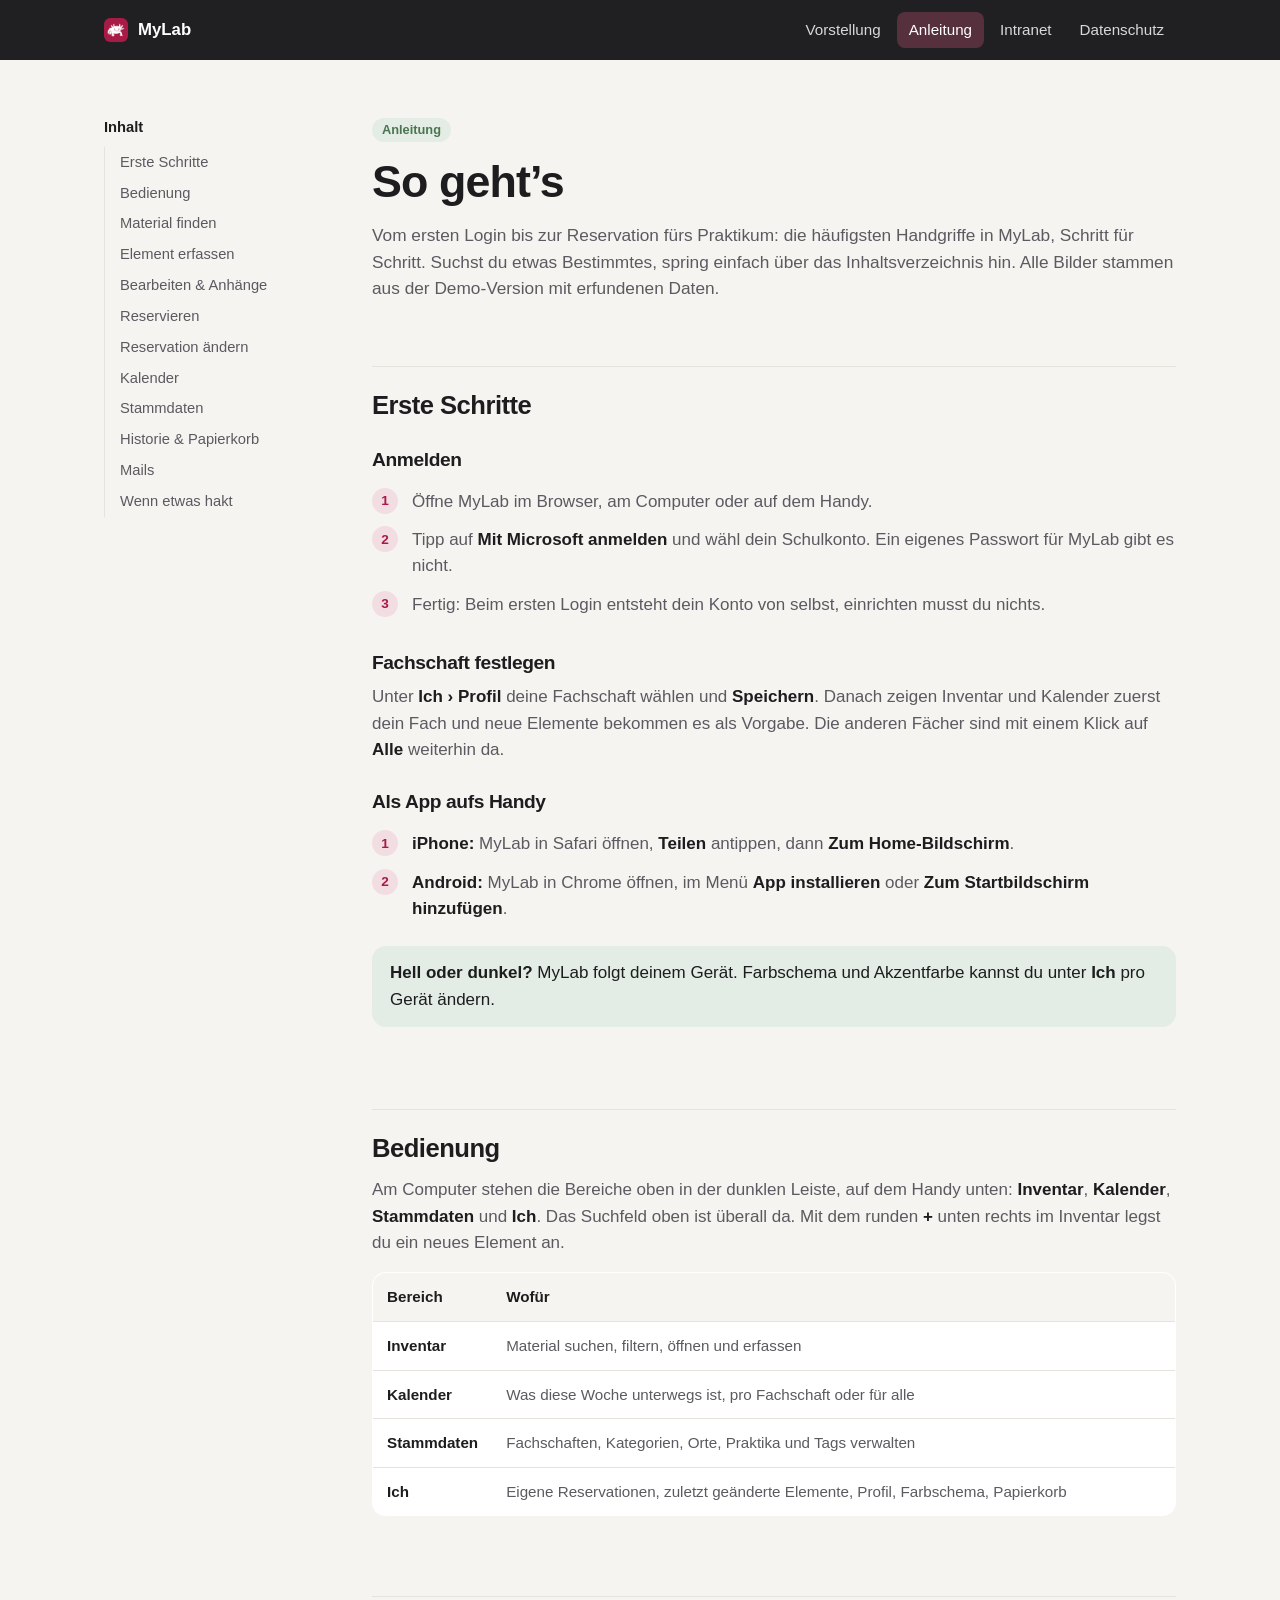
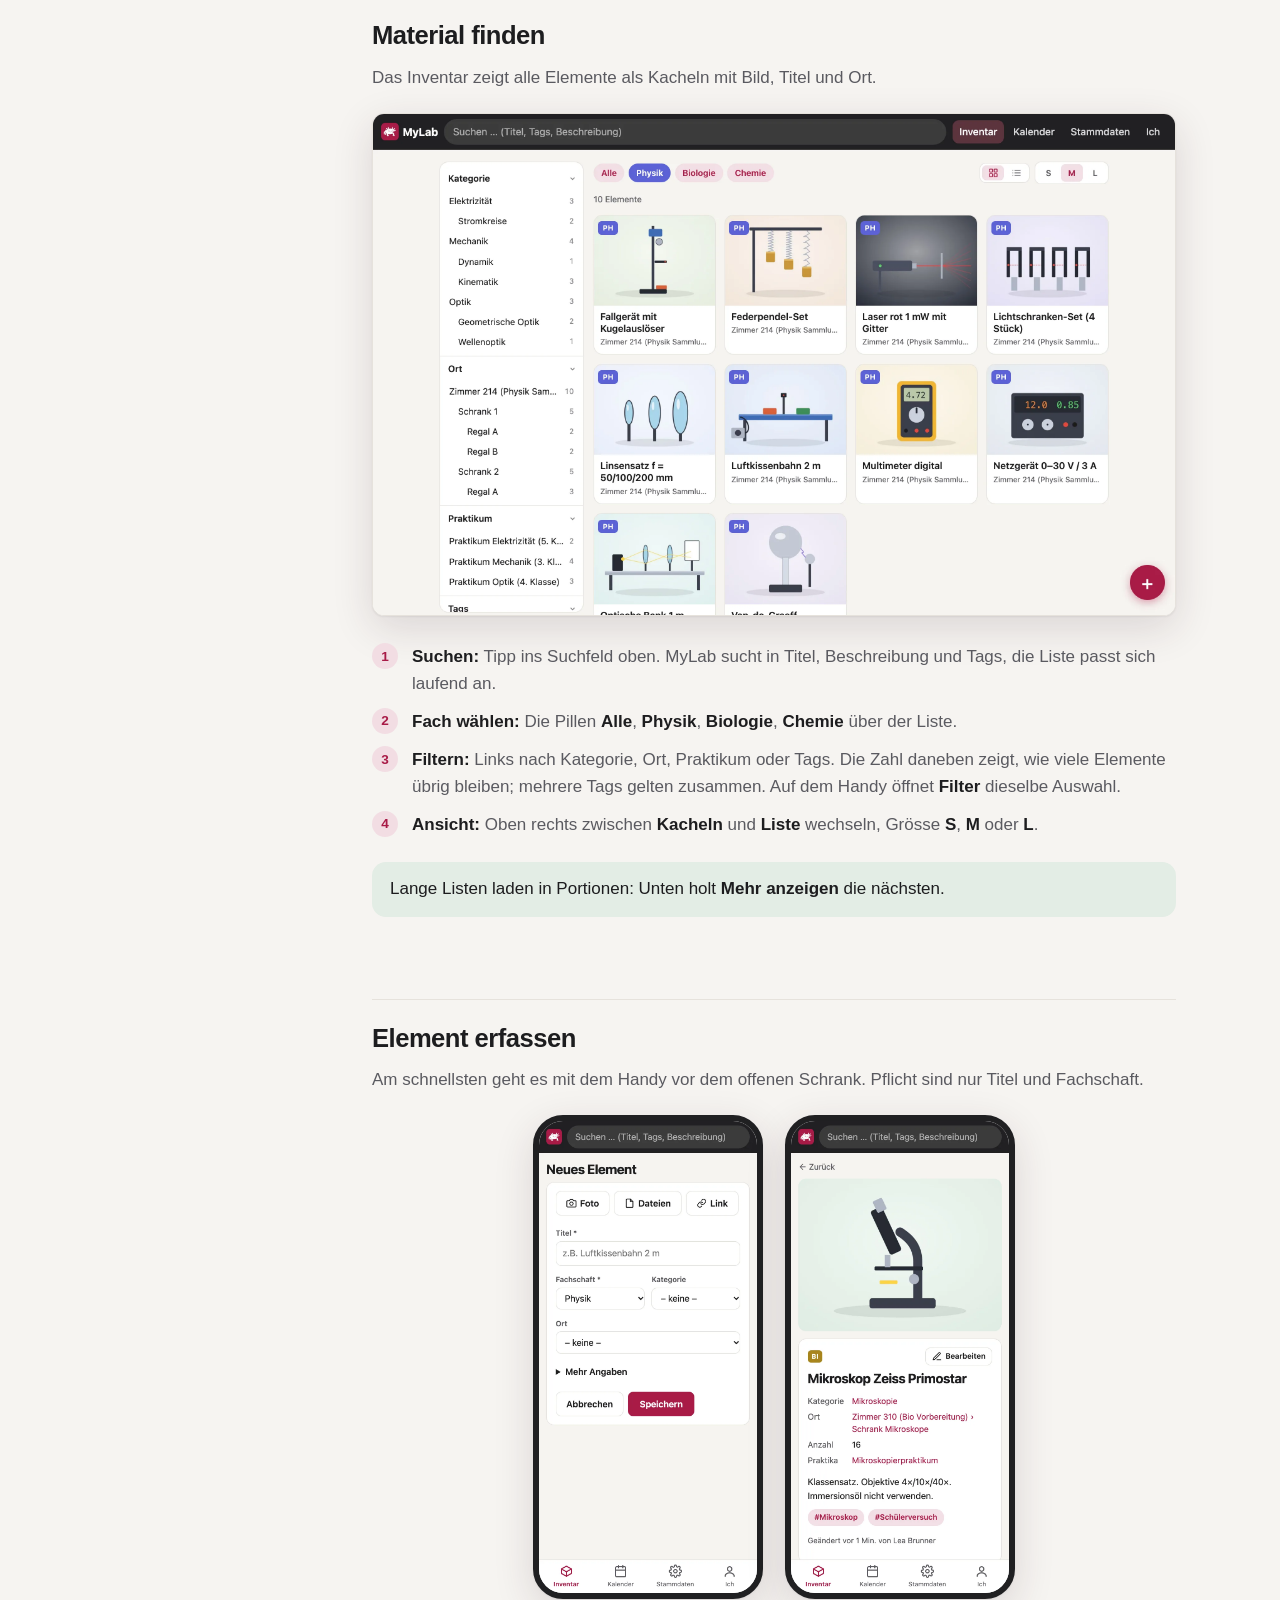
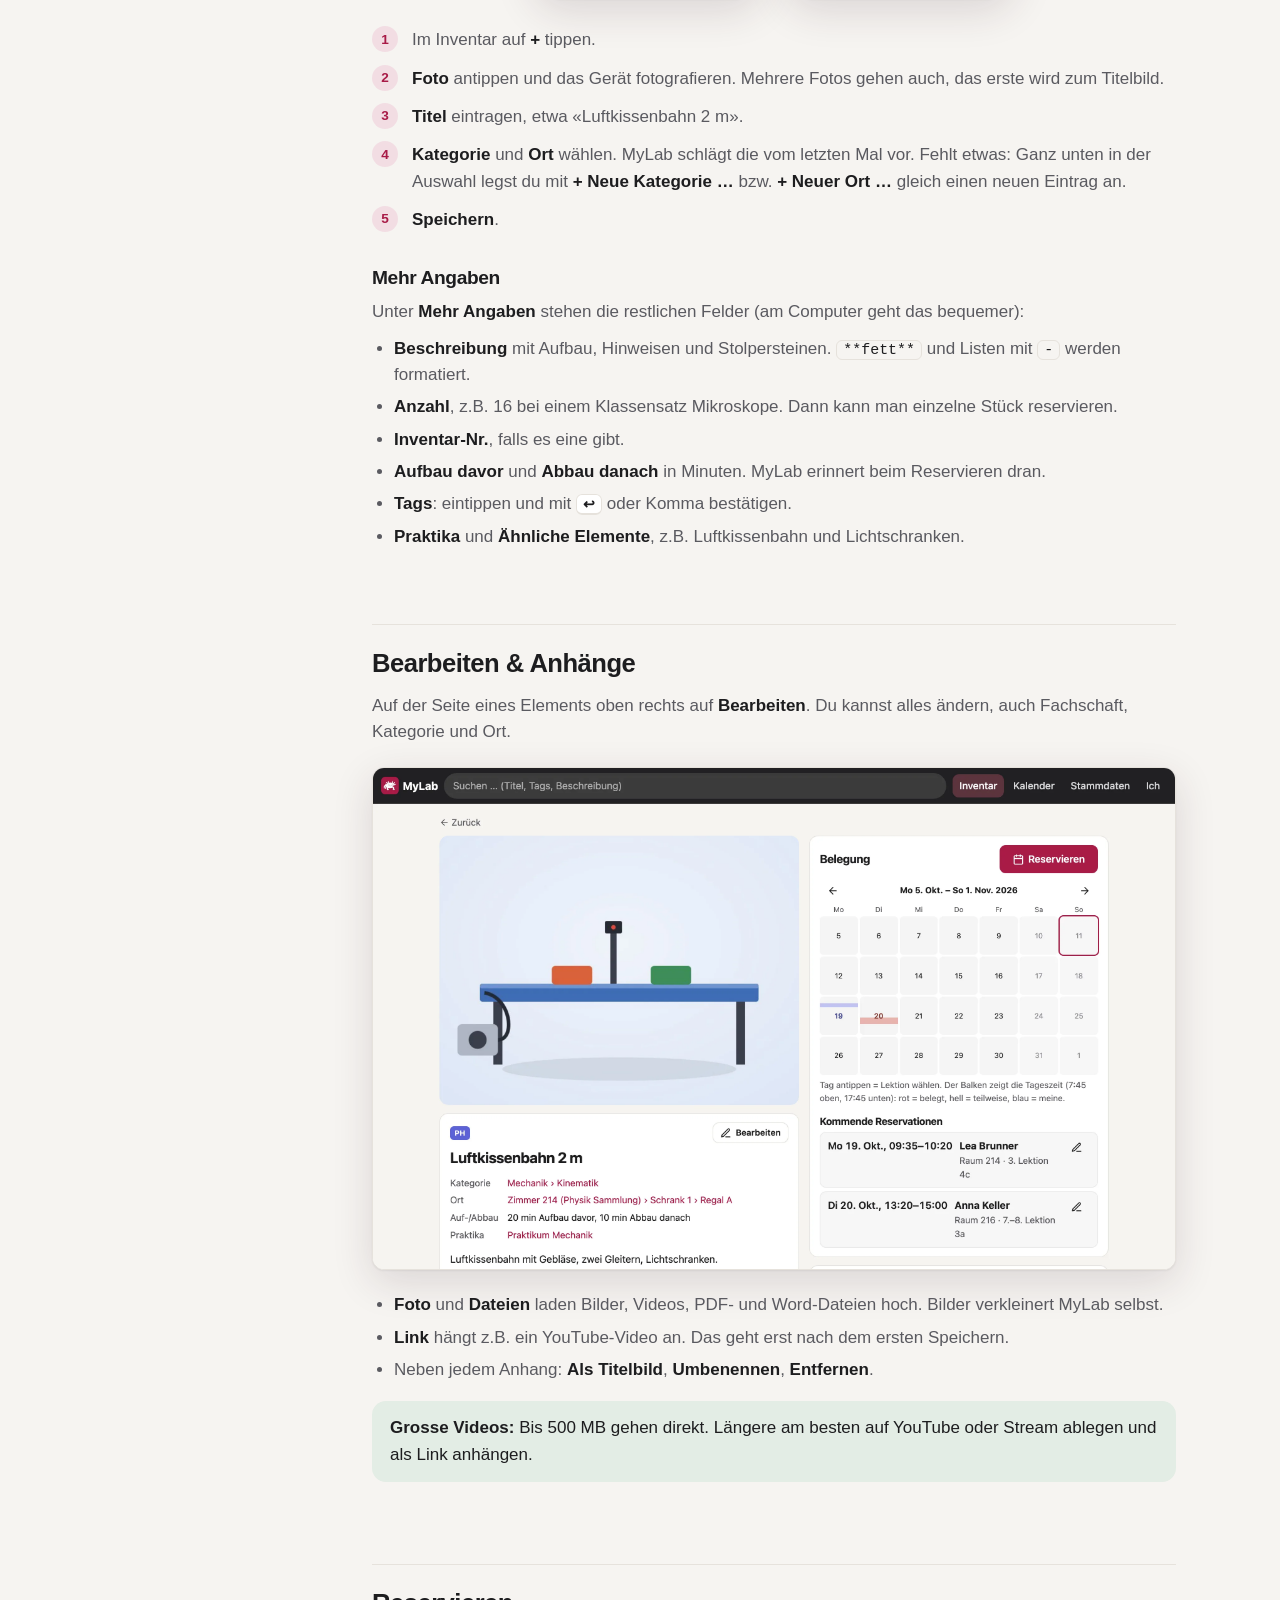
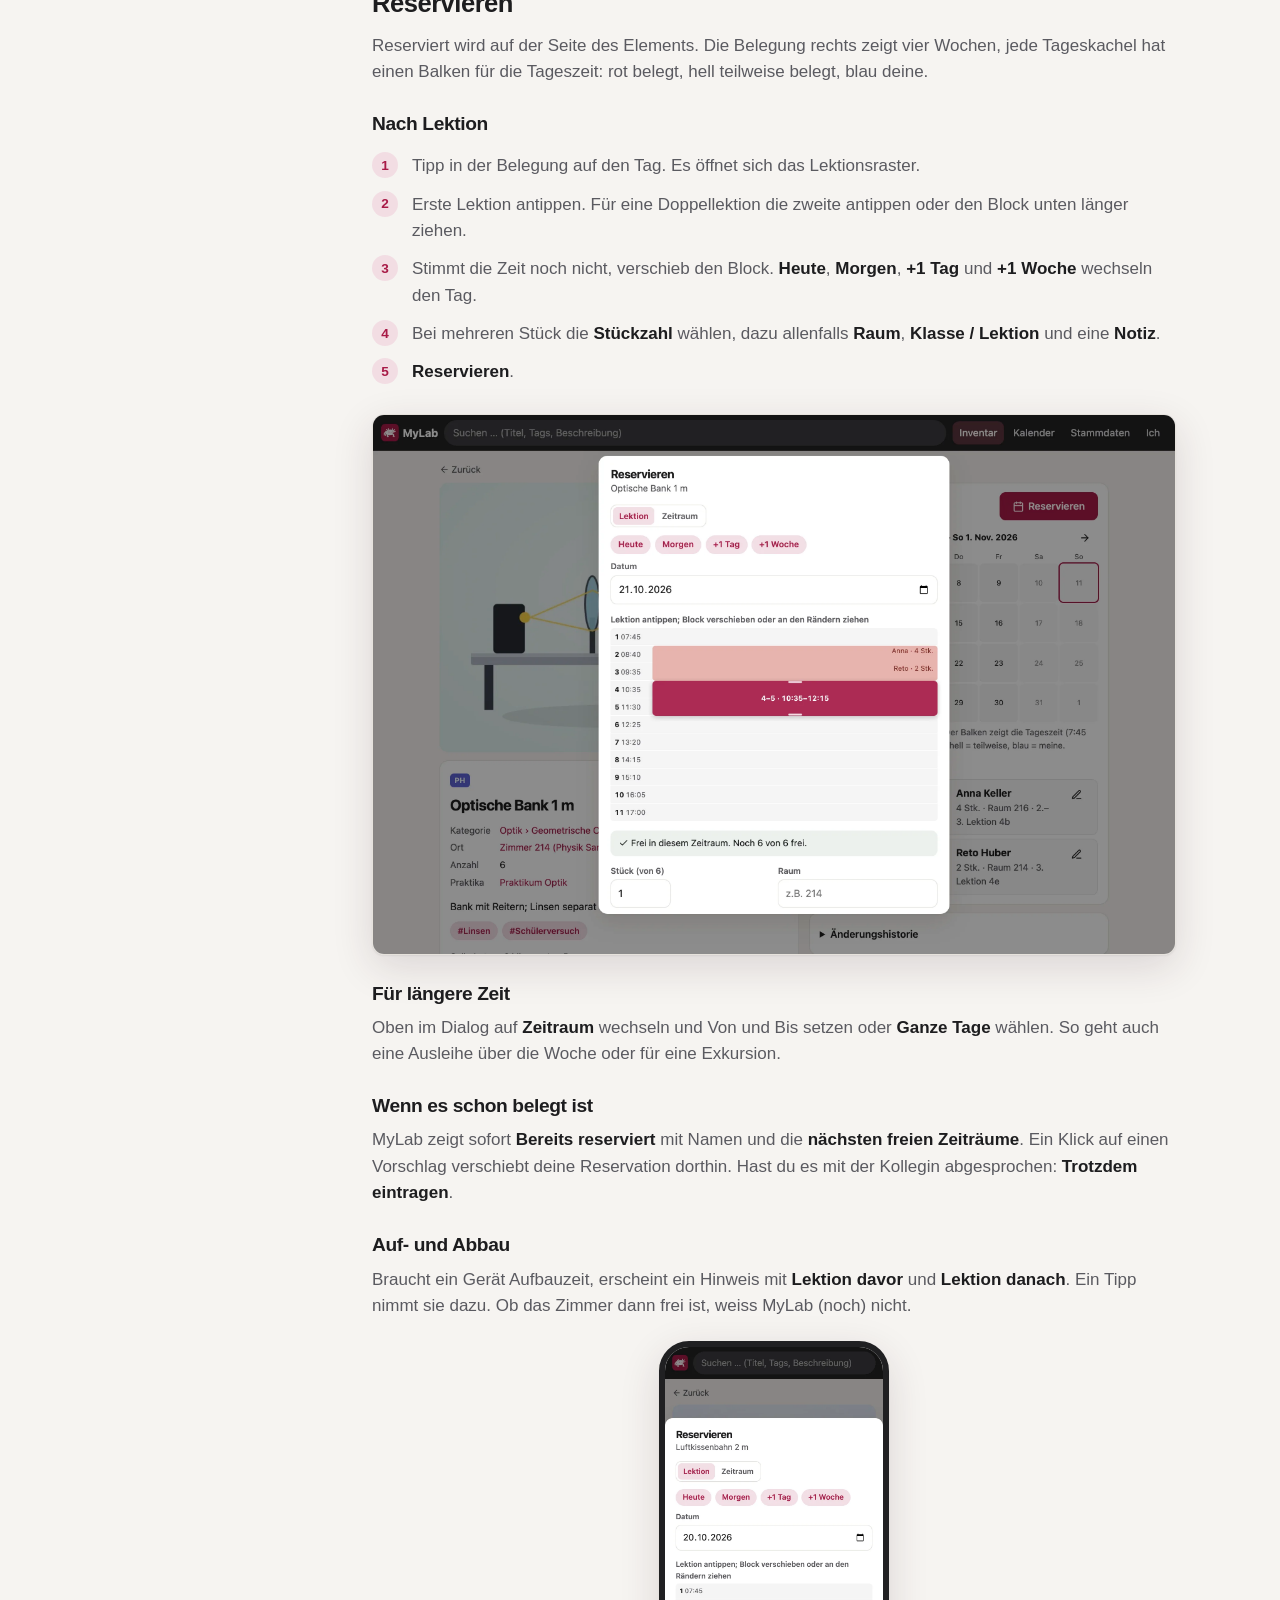
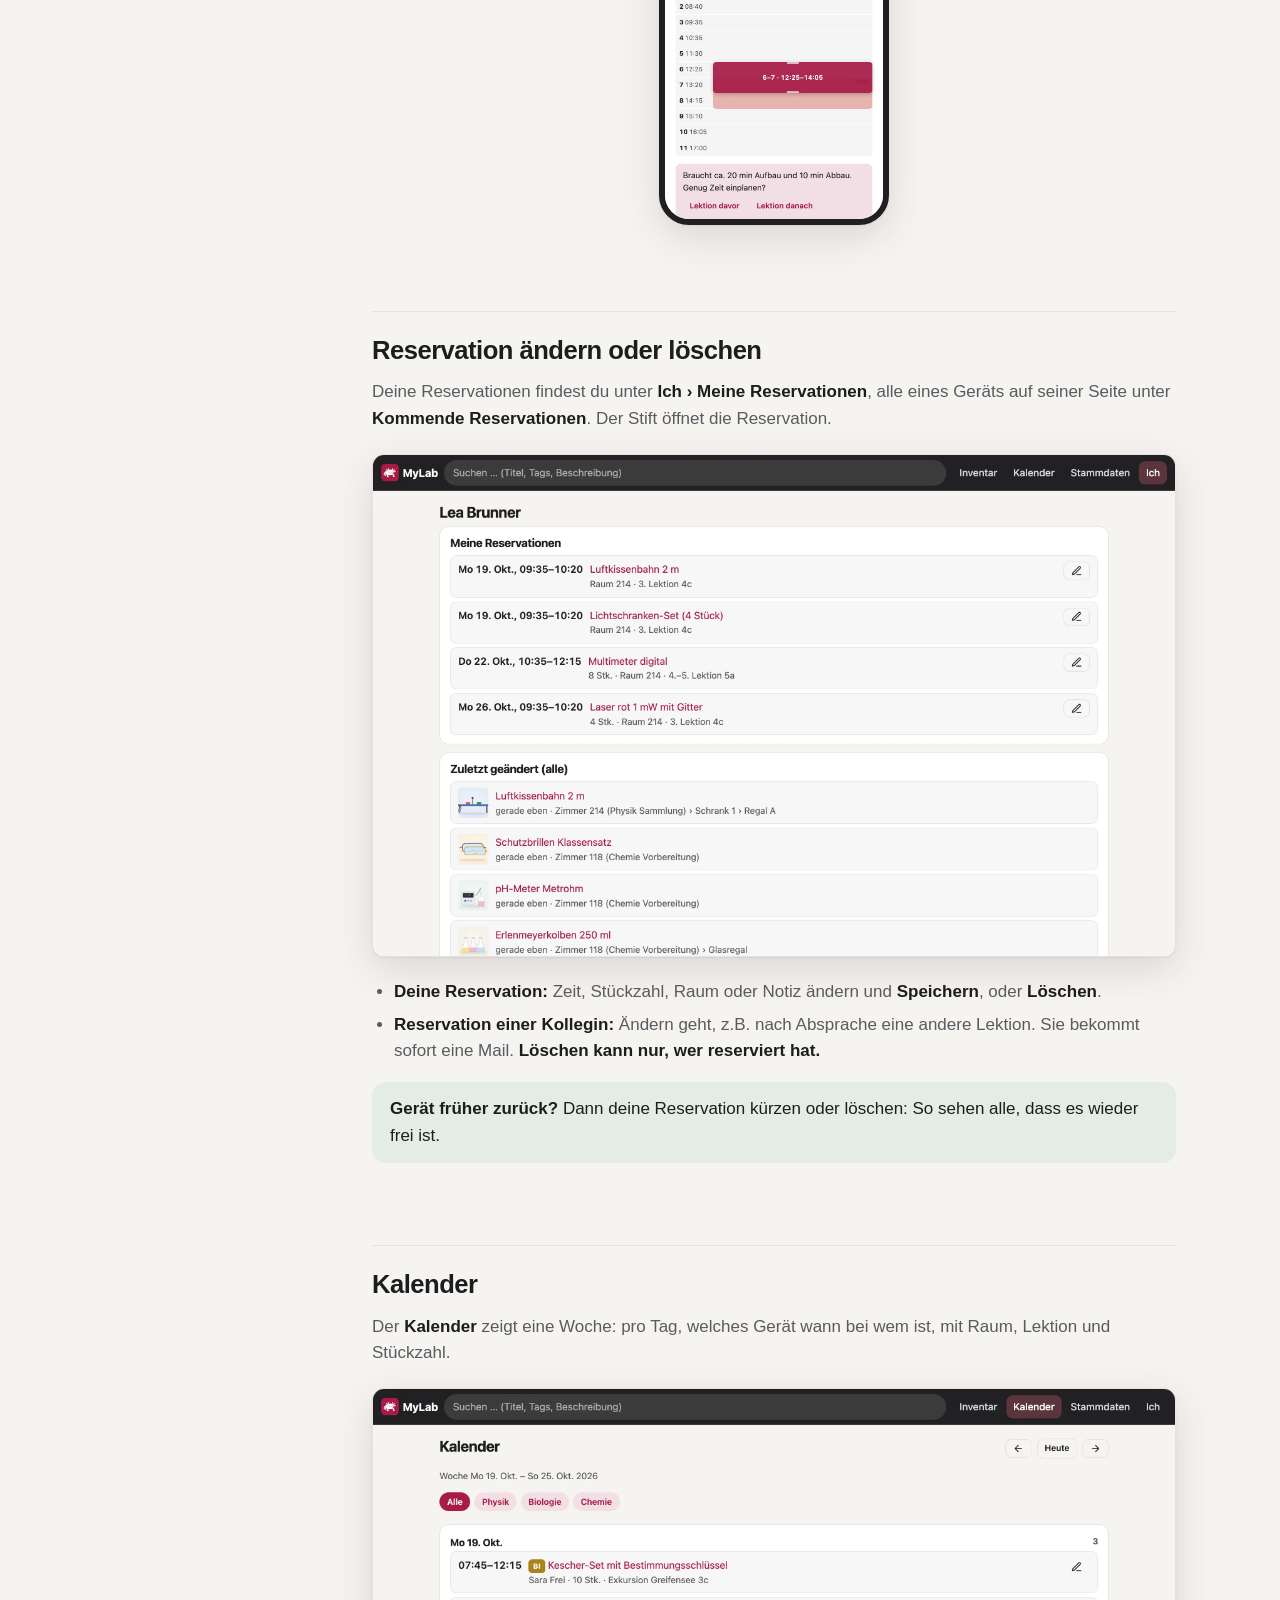
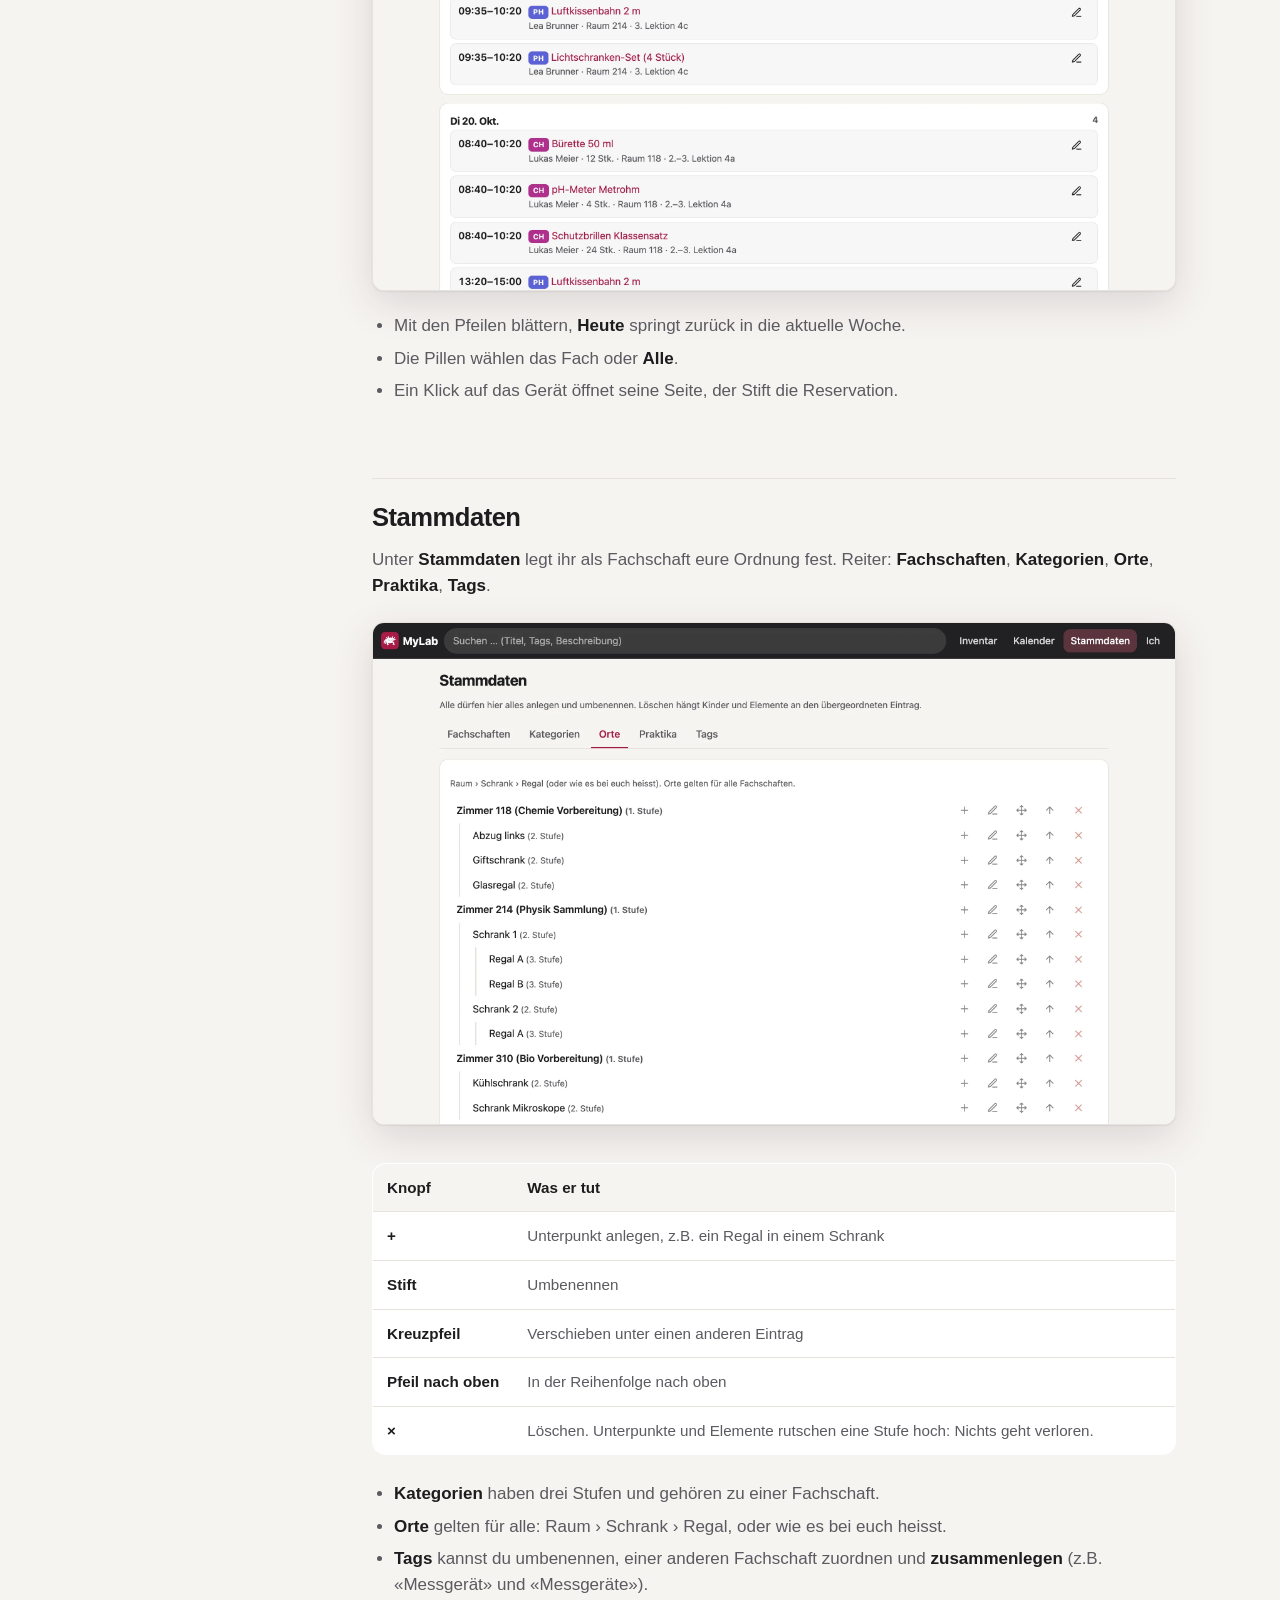
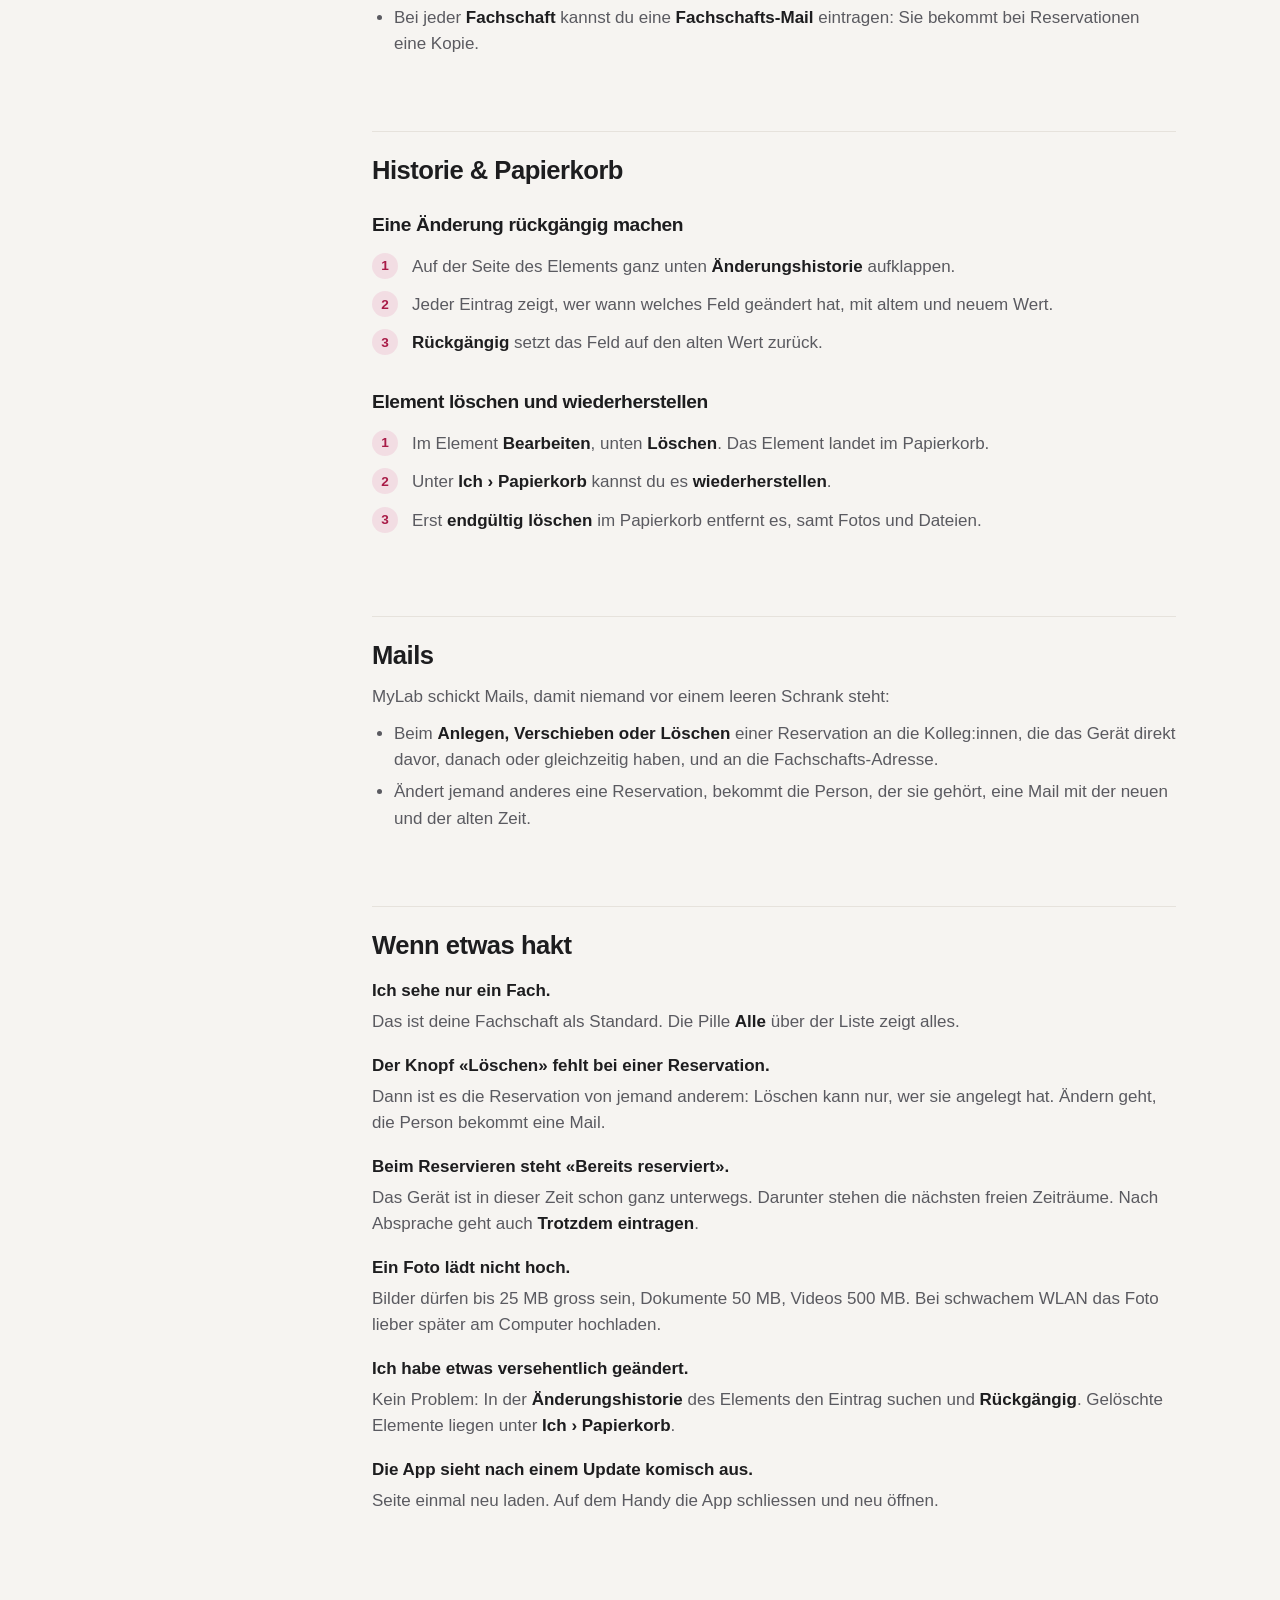
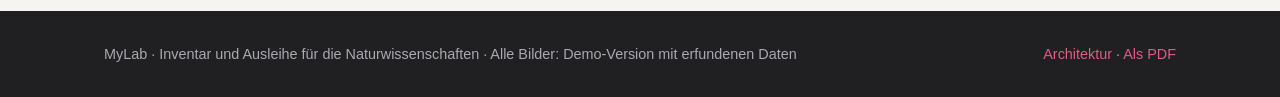
==== commit eb21b5f2: "Texte in Manuels Ton: knapp, per Du, mit persönlicher Note Co-Authored-By: Claude Opus 5.5 <noreply@" ====
--- a/anleitung.html
+++ b/anleitung.html
@@ -1,5 +1,5 @@
 <!doctype html>
-<html lang="de-CH">
+<html lang="de-CH" data-theme="light">
 <head>
 <meta charset="utf-8">
 <meta name="viewport" content="width=device-width, initial-scale=1">
@@ -48,33 +48,33 @@
     <div class="text">
       <span class="pille gruen">Anleitung</span>
       <h1 style="margin-top:14px">So geht’s</h1>
-      <p class="einleitung">Vom ersten Login bis zur Reservation fürs Praktikum: die häufigsten Handgriffe in MyLab, Schritt für Schritt. Wer nur etwas Bestimmtes sucht, springt über das Inhaltsverzeichnis direkt hin. Alle Bilder stammen aus der Demo-Version mit erfundenen Daten.</p>
+      <p class="einleitung">Vom ersten Login bis zur Reservation fürs Praktikum: die häufigsten Handgriffe in MyLab, Schritt für Schritt. Suchst du etwas Bestimmtes, spring einfach über das Inhaltsverzeichnis hin. Alle Bilder stammen aus der Demo-Version mit erfundenen Daten.</p>
 
       <!-- Erste Schritte -->
       <section id="start">
         <h2>Erste Schritte</h2>
         <h3>Anmelden</h3>
         <ol class="schritte">
-          <li>Die Adresse von MyLab im Browser öffnen, am Computer oder auf dem Handy.</li>
-          <li><b>Mit Microsoft anmelden</b> und das Schulkonto wählen. Ein eigenes Passwort für MyLab gibt es nicht.</li>
-          <li>Beim ersten Login entsteht das Konto von selbst. Einrichten muss man nichts.</li>
+          <li>Öffne MyLab im Browser, am Computer oder auf dem Handy.</li>
+          <li>Tipp auf <b>Mit Microsoft anmelden</b> und wähl dein Schulkonto. Ein eigenes Passwort für MyLab gibt es nicht.</li>
+          <li>Fertig: Beim ersten Login entsteht dein Konto von selbst, einrichten musst du nichts.</li>
         </ol>
 
         <h3>Fachschaft festlegen</h3>
-        <p>Unter <b>Ich › Profil</b> die eigene Fachschaft wählen und <b>Speichern</b>. Danach zeigen Inventar und Kalender standardmässig das eigene Fach, und neue Elemente bekommen es als Vorgabe. Die anderen Fächer bleiben mit einem Klick auf <b>Alle</b> erreichbar.</p>
+        <p>Unter <b>Ich › Profil</b> deine Fachschaft wählen und <b>Speichern</b>. Danach zeigen Inventar und Kalender zuerst dein Fach und neue Elemente bekommen es als Vorgabe. Die anderen Fächer sind mit einem Klick auf <b>Alle</b> weiterhin da.</p>
 
         <h3>Als App aufs Handy</h3>
         <ol class="schritte">
           <li><b>iPhone:</b> MyLab in Safari öffnen, <b>Teilen</b> antippen, dann <b>Zum Home-Bildschirm</b>.</li>
           <li><b>Android:</b> MyLab in Chrome öffnen, im Menü <b>App installieren</b> oder <b>Zum Startbildschirm hinzufügen</b>.</li>
         </ol>
-        <p class="tipp"><b>Hell oder dunkel?</b> MyLab folgt der Einstellung des Geräts. Farbschema und Akzentfarbe lassen sich unter <b>Ich</b> pro Gerät ändern.</p>
+        <p class="tipp"><b>Hell oder dunkel?</b> MyLab folgt deinem Gerät. Farbschema und Akzentfarbe kannst du unter <b>Ich</b> pro Gerät ändern.</p>
       </section>
 
       <!-- Bedienung -->
       <section id="bedienung">
         <h2>Bedienung</h2>
-        <p>Am Computer stehen die Bereiche oben in der dunklen Leiste, auf dem Handy unten: <b>Inventar</b>, <b>Kalender</b>, <b>Stammdaten</b> und <b>Ich</b>. Das Suchfeld oben ist überall erreichbar. Der runde <b>+</b>-Knopf unten rechts im Inventar legt ein neues Element an.</p>
+        <p>Am Computer stehen die Bereiche oben in der dunklen Leiste, auf dem Handy unten: <b>Inventar</b>, <b>Kalender</b>, <b>Stammdaten</b> und <b>Ich</b>. Das Suchfeld oben ist überall da. Mit dem runden <b>+</b> unten rechts im Inventar legst du ein neues Element an.</p>
         <div class="tabelle">
           <table class="kuerzel">
             <tr><th>Bereich</th><th>Wofür</th></tr>
@@ -92,73 +92,73 @@
         <p>Das Inventar zeigt alle Elemente als Kacheln mit Bild, Titel und Ort.</p>
         <figure class="fenster"><img src="img/liste.webp" width="2560" height="1600" loading="lazy" alt="Inventarliste mit Filtern links und Kacheln rechts"></figure>
         <ol class="schritte">
-          <li><b>Suchen:</b> Ins Suchfeld oben tippen. Gesucht wird in Titel, Beschreibung und Tags, die Liste passt sich beim Tippen an.</li>
+          <li><b>Suchen:</b> Tipp ins Suchfeld oben. MyLab sucht in Titel, Beschreibung und Tags, die Liste passt sich laufend an.</li>
           <li><b>Fach wählen:</b> Die Pillen <b>Alle</b>, <b>Physik</b>, <b>Biologie</b>, <b>Chemie</b> über der Liste.</li>
-          <li><b>Filtern:</b> Links nach Kategorie, Ort, Praktikum oder Tags; die Zahl daneben zeigt, wie viele Elemente übrig bleiben. Mehrere Tags gelten zusammen. Auf dem Handy öffnet der Knopf <b>Filter</b> dieselbe Auswahl.</li>
+          <li><b>Filtern:</b> Links nach Kategorie, Ort, Praktikum oder Tags. Die Zahl daneben zeigt, wie viele Elemente übrig bleiben; mehrere Tags gelten zusammen. Auf dem Handy öffnet <b>Filter</b> dieselbe Auswahl.</li>
           <li><b>Ansicht:</b> Oben rechts zwischen <b>Kacheln</b> und <b>Liste</b> wechseln, Grösse <b>S</b>, <b>M</b> oder <b>L</b>.</li>
         </ol>
-        <p class="tipp">Grosse Trefferlisten laden in Portionen. Am Ende der Liste holt <b>Mehr anzeigen</b> die nächsten.</p>
+        <p class="tipp">Lange Listen laden in Portionen: Unten holt <b>Mehr anzeigen</b> die nächsten.</p>
       </section>
 
       <!-- Erfassen -->
       <section id="erfassen">
         <h2>Element erfassen</h2>
-        <p>Am schnellsten geht es vor dem offenen Schrank mit dem Handy. Nur Titel und Fachschaft sind Pflicht.</p>
+        <p>Am schnellsten geht es mit dem Handy vor dem offenen Schrank. Pflicht sind nur Titel und Fachschaft.</p>
         <div class="handys" style="margin:22px 0">
           <div class="handy"><img src="img/h-neu.webp" width="780" height="1688" loading="lazy" alt="Formular «Neues Element» auf dem Handy"></div>
           <div class="handy"><img src="img/h-detail.webp" width="780" height="1688" loading="lazy" alt="Fertig erfasstes Element auf dem Handy"></div>
         </div>
         <ol class="schritte">
           <li>Im Inventar auf <b>+</b> tippen.</li>
-          <li><b>Foto</b> antippen und das Gerät fotografieren. Mehrere Fotos gehen auch; das erste wird zum Titelbild.</li>
+          <li><b>Foto</b> antippen und das Gerät fotografieren. Mehrere Fotos gehen auch, das erste wird zum Titelbild.</li>
           <li><b>Titel</b> eintragen, etwa «Luftkissenbahn 2 m».</li>
-          <li><b>Kategorie</b> und <b>Ort</b> wählen. MyLab schlägt die vom letzten Mal vor. Fehlt etwas, legt <b>+ Neue Kategorie …</b> bzw. <b>+ Neuer Ort …</b> am Ende der Auswahl es direkt an.</li>
+          <li><b>Kategorie</b> und <b>Ort</b> wählen. MyLab schlägt die vom letzten Mal vor. Fehlt etwas: Ganz unten in der Auswahl legst du mit <b>+ Neue Kategorie …</b> bzw. <b>+ Neuer Ort …</b> gleich einen neuen Eintrag an.</li>
           <li><b>Speichern</b>.</li>
         </ol>
         <h3>Mehr Angaben</h3>
-        <p>Unter <b>Mehr Angaben</b> stehen die übrigen Felder, am bequemsten am Computer:</p>
+        <p>Unter <b>Mehr Angaben</b> stehen die restlichen Felder (am Computer geht das bequemer):</p>
         <ul>
           <li><b>Beschreibung</b> mit Aufbau, Hinweisen und Stolpersteinen. <code>**fett**</code> und Listen mit <code>-</code> werden formatiert.</li>
-          <li><b>Anzahl</b>, etwa 16 bei einem Klassensatz Mikroskope. Dann lassen sich einzelne Stück reservieren.</li>
-          <li><b>Inventar-Nr.</b>, falls vorhanden.</li>
-          <li><b>Aufbau davor</b> und <b>Abbau danach</b> in Minuten. MyLab erinnert beim Reservieren daran.</li>
-          <li><b>Tags</b>: tippen und mit <kbd>↩</kbd> oder Komma bestätigen.</li>
-          <li><b>Praktika</b> und <b>Ähnliche Elemente</b>, etwa Luftkissenbahn und Lichtschranken.</li>
+          <li><b>Anzahl</b>, z.B. 16 bei einem Klassensatz Mikroskope. Dann kann man einzelne Stück reservieren.</li>
+          <li><b>Inventar-Nr.</b>, falls es eine gibt.</li>
+          <li><b>Aufbau davor</b> und <b>Abbau danach</b> in Minuten. MyLab erinnert beim Reservieren dran.</li>
+          <li><b>Tags</b>: eintippen und mit <kbd>↩</kbd> oder Komma bestätigen.</li>
+          <li><b>Praktika</b> und <b>Ähnliche Elemente</b>, z.B. Luftkissenbahn und Lichtschranken.</li>
         </ul>
       </section>
 
       <!-- Bearbeiten -->
       <section id="bearbeiten">
         <h2>Bearbeiten &amp; Anhänge</h2>
-        <p>Auf der Seite eines Elements oben rechts <b>Bearbeiten</b>. Alle Felder lassen sich ändern, auch Fachschaft, Kategorie und Ort.</p>
+        <p>Auf der Seite eines Elements oben rechts auf <b>Bearbeiten</b>. Du kannst alles ändern, auch Fachschaft, Kategorie und Ort.</p>
         <figure class="fenster"><img src="img/detail.webp" width="2560" height="1600" loading="lazy" alt="Detailseite der Luftkissenbahn mit Belegung"></figure>
         <ul>
-          <li><b>Foto</b> und <b>Dateien</b> laden Bilder, Videos, PDF- und Word-Dateien hoch. Bilder werden automatisch verkleinert.</li>
-          <li><b>Link</b> fügt etwa ein YouTube-Video hinzu. Links lassen sich erst nach dem ersten Speichern anhängen.</li>
+          <li><b>Foto</b> und <b>Dateien</b> laden Bilder, Videos, PDF- und Word-Dateien hoch. Bilder verkleinert MyLab selbst.</li>
+          <li><b>Link</b> hängt z.B. ein YouTube-Video an. Das geht erst nach dem ersten Speichern.</li>
           <li>Neben jedem Anhang: <b>Als Titelbild</b>, <b>Umbenennen</b>, <b>Entfernen</b>.</li>
         </ul>
-        <p class="tipp"><b>Grosse Videos:</b> Bis 500 MB lassen sie sich hochladen. Längere am besten auf YouTube oder Stream ablegen und als Link anhängen.</p>
+        <p class="tipp"><b>Grosse Videos:</b> Bis 500 MB gehen direkt. Längere am besten auf YouTube oder Stream ablegen und als Link anhängen.</p>
       </section>
 
       <!-- Reservieren -->
       <section id="reservieren">
         <h2>Reservieren</h2>
-        <p>Reserviert wird auf der Seite des Elements. Die Belegung rechts zeigt vier Wochen; jede Tageskachel hat einen Balken für die Tageszeit: rot belegt, hell teilweise belegt, blau die eigenen.</p>
+        <p>Reserviert wird auf der Seite des Elements. Die Belegung rechts zeigt vier Wochen, jede Tageskachel hat einen Balken für die Tageszeit: rot belegt, hell teilweise belegt, blau deine.</p>
         <h3>Nach Lektion</h3>
         <ol class="schritte">
-          <li>Den gewünschten Tag in der Belegung antippen. Es öffnet sich das Lektionsraster des Tages.</li>
-          <li>Die erste Lektion antippen. Für eine Doppellektion die zweite antippen, oder den Block am unteren Rand länger ziehen.</li>
-          <li>Den Block verschieben, falls die Zeit noch nicht stimmt. <b>Heute</b>, <b>Morgen</b>, <b>+1 Tag</b> und <b>+1 Woche</b> wechseln den Tag.</li>
-          <li>Bei mehreren Stück die <b>Stückzahl</b> wählen, dazu <b>Raum</b>, <b>Klasse / Lektion</b> und eine <b>Notiz</b>.</li>
+          <li>Tipp in der Belegung auf den Tag. Es öffnet sich das Lektionsraster.</li>
+          <li>Erste Lektion antippen. Für eine Doppellektion die zweite antippen oder den Block unten länger ziehen.</li>
+          <li>Stimmt die Zeit noch nicht, verschieb den Block. <b>Heute</b>, <b>Morgen</b>, <b>+1 Tag</b> und <b>+1 Woche</b> wechseln den Tag.</li>
+          <li>Bei mehreren Stück die <b>Stückzahl</b> wählen, dazu allenfalls <b>Raum</b>, <b>Klasse / Lektion</b> und eine <b>Notiz</b>.</li>
           <li><b>Reservieren</b>.</li>
         </ol>
         <figure class="fenster"><img src="img/reservieren.webp" width="2560" height="1720" loading="lazy" alt="Lektionsraster mit fremden Reservationen und der gewählten 4. und 5. Lektion"></figure>
         <h3>Für längere Zeit</h3>
-        <p>Oben im Dialog auf <b>Zeitraum</b> wechseln, Von und Bis setzen oder <b>Ganze Tage</b> wählen. So geht auch eine Ausleihe über die Woche oder für eine Exkursion.</p>
+        <p>Oben im Dialog auf <b>Zeitraum</b> wechseln und Von und Bis setzen oder <b>Ganze Tage</b> wählen. So geht auch eine Ausleihe über die Woche oder für eine Exkursion.</p>
         <h3>Wenn es schon belegt ist</h3>
-        <p>MyLab zeigt sofort <b>Bereits reserviert</b> mit Namen und die <b>nächsten freien Zeiträume</b>. Ein Klick auf einen Vorschlag verschiebt die Reservation dorthin. Ist es mit der Kollegin abgesprochen, setzt <b>Trotzdem eintragen</b> die Reservation dennoch.</p>
+        <p>MyLab zeigt sofort <b>Bereits reserviert</b> mit Namen und die <b>nächsten freien Zeiträume</b>. Ein Klick auf einen Vorschlag verschiebt deine Reservation dorthin. Hast du es mit der Kollegin abgesprochen: <b>Trotzdem eintragen</b>.</p>
         <h3>Auf- und Abbau</h3>
-        <p>Braucht ein Gerät Aufbauzeit, erscheint ein Hinweis mit <b>Lektion davor</b> und <b>Lektion danach</b>. Ein Tipp nimmt sie mit dazu. Ob das Zimmer dann frei ist, prüft MyLab noch nicht.</p>
+        <p>Braucht ein Gerät Aufbauzeit, erscheint ein Hinweis mit <b>Lektion davor</b> und <b>Lektion danach</b>. Ein Tipp nimmt sie dazu. Ob das Zimmer dann frei ist, weiss MyLab (noch) nicht.</p>
         <div class="handys" style="margin:22px 0">
           <div class="handy"><img src="img/h-reservieren.webp" width="780" height="1688" loading="lazy" alt="Reservieren auf dem Handy mit Hinweis auf 20 Minuten Aufbau und den Knöpfen Lektion davor und Lektion danach"></div>
         </div>
@@ -167,22 +167,22 @@
       <!-- Ändern -->
       <section id="aendern">
         <h2>Reservation ändern oder löschen</h2>
-        <p>Die eigenen Reservationen stehen unter <b>Ich › Meine Reservationen</b>, alle eines Geräts auf seiner Seite unter <b>Kommende Reservationen</b>. Der Stift öffnet die Reservation.</p>
+        <p>Deine Reservationen findest du unter <b>Ich › Meine Reservationen</b>, alle eines Geräts auf seiner Seite unter <b>Kommende Reservationen</b>. Der Stift öffnet die Reservation.</p>
         <figure class="fenster"><img src="img/ich.webp" width="2560" height="1600" loading="lazy" alt="Seite Ich mit den eigenen Reservationen"></figure>
         <ul>
-          <li><b>Eigene Reservation:</b> Zeit, Stückzahl, Raum oder Notiz ändern und <b>Speichern</b>, oder <b>Löschen</b>.</li>
-          <li><b>Reservation einer Kollegin:</b> ändern geht, etwa nach Absprache eine andere Lektion. Die Kollegin bekommt sofort eine Mail. <b>Löschen kann nur, wer reserviert hat.</b></li>
-        </ul>
-        <p class="tipp"><b>Gerät früher zurück?</b> Die eigene Reservation verkürzen oder löschen, dann sehen alle, dass es wieder frei ist.</p>
+          <li><b>Deine Reservation:</b> Zeit, Stückzahl, Raum oder Notiz ändern und <b>Speichern</b>, oder <b>Löschen</b>.</li>
+          <li><b>Reservation einer Kollegin:</b> Ändern geht, z.B. nach Absprache eine andere Lektion. Sie bekommt sofort eine Mail. <b>Löschen kann nur, wer reserviert hat.</b></li>
+        </ul>
+        <p class="tipp"><b>Gerät früher zurück?</b> Dann deine Reservation kürzen oder löschen: So sehen alle, dass es wieder frei ist.</p>
       </section>
 
       <!-- Kalender -->
       <section id="kalender">
         <h2>Kalender</h2>
-        <p>Der Bereich <b>Kalender</b> zeigt eine Woche: pro Tag, welches Gerät wann bei wem ist, mit Raum, Lektion und Stückzahl.</p>
+        <p>Der <b>Kalender</b> zeigt eine Woche: pro Tag, welches Gerät wann bei wem ist, mit Raum, Lektion und Stückzahl.</p>
         <figure class="fenster"><img src="img/woche.webp" width="2560" height="1600" loading="lazy" alt="Wochenübersicht mit Reservationen aus drei Fachschaften"></figure>
         <ul>
-          <li>Mit den Pfeilen blättern, <b>Heute</b> springt zurück zur aktuellen Woche.</li>
+          <li>Mit den Pfeilen blättern, <b>Heute</b> springt zurück in die aktuelle Woche.</li>
           <li>Die Pillen wählen das Fach oder <b>Alle</b>.</li>
           <li>Ein Klick auf das Gerät öffnet seine Seite, der Stift die Reservation.</li>
         </ul>
@@ -191,23 +191,23 @@
       <!-- Stammdaten -->
       <section id="stammdaten">
         <h2>Stammdaten</h2>
-        <p>Unter <b>Stammdaten</b> legen die Fachschaften ihre Ordnung fest. Reiter: <b>Fachschaften</b>, <b>Kategorien</b>, <b>Orte</b>, <b>Praktika</b>, <b>Tags</b>.</p>
+        <p>Unter <b>Stammdaten</b> legt ihr als Fachschaft eure Ordnung fest. Reiter: <b>Fachschaften</b>, <b>Kategorien</b>, <b>Orte</b>, <b>Praktika</b>, <b>Tags</b>.</p>
         <figure class="fenster"><img src="img/stammdaten.webp" width="2560" height="1600" loading="lazy" alt="Stammdaten, Reiter Orte, als Baum mit Zimmern, Schränken und Regalen"></figure>
         <div class="tabelle">
           <table class="kuerzel">
             <tr><th>Knopf</th><th>Was er tut</th></tr>
-            <tr><td><b>+</b></td><td>Unterpunkt anlegen, etwa ein Regal in einem Schrank</td></tr>
+            <tr><td><b>+</b></td><td>Unterpunkt anlegen, z.B. ein Regal in einem Schrank</td></tr>
             <tr><td><b>Stift</b></td><td>Umbenennen</td></tr>
             <tr><td><b>Kreuzpfeil</b></td><td>Verschieben unter einen anderen Eintrag</td></tr>
             <tr><td><b>Pfeil nach oben</b></td><td>In der Reihenfolge nach oben</td></tr>
-            <tr><td><b>×</b></td><td>Löschen. Unterpunkte und Elemente rutschen eine Stufe hoch, nichts geht verloren.</td></tr>
+            <tr><td><b>×</b></td><td>Löschen. Unterpunkte und Elemente rutschen eine Stufe hoch: Nichts geht verloren.</td></tr>
           </table>
         </div>
         <ul>
           <li><b>Kategorien</b> haben drei Stufen und gehören zu einer Fachschaft.</li>
           <li><b>Orte</b> gelten für alle: Raum › Schrank › Regal, oder wie es bei euch heisst.</li>
-          <li><b>Tags</b> lassen sich umbenennen, einer anderen Fachschaft zuordnen und <b>zusammenlegen</b>, etwa «Messgerät» und «Messgeräte».</li>
-          <li>Bei einer <b>Fachschaft</b> lässt sich die <b>Fachschafts-Mail</b> eintragen, die bei Reservationen eine Kopie bekommt.</li>
+          <li><b>Tags</b> kannst du umbenennen, einer anderen Fachschaft zuordnen und <b>zusammenlegen</b> (z.B. «Messgerät» und «Messgeräte»).</li>
+          <li>Bei jeder <b>Fachschaft</b> kannst du eine <b>Fachschafts-Mail</b> eintragen: Sie bekommt bei Reservationen eine Kopie.</li>
         </ul>
       </section>
 
@@ -223,15 +223,15 @@
         <h3>Element löschen und wiederherstellen</h3>
         <ol class="schritte">
           <li>Im Element <b>Bearbeiten</b>, unten <b>Löschen</b>. Das Element landet im Papierkorb.</li>
-          <li>Unter <b>Ich › Papierkorb</b> lässt es sich <b>wiederherstellen</b>.</li>
-          <li>Erst <b>endgültig löschen</b> im Papierkorb entfernt es samt Fotos und Dateien.</li>
+          <li>Unter <b>Ich › Papierkorb</b> kannst du es <b>wiederherstellen</b>.</li>
+          <li>Erst <b>endgültig löschen</b> im Papierkorb entfernt es, samt Fotos und Dateien.</li>
         </ol>
       </section>
 
       <!-- Mails -->
       <section id="mails">
         <h2>Mails</h2>
-        <p>MyLab schreibt Mails, damit niemand vor einem leeren Schrank steht:</p>
+        <p>MyLab schickt Mails, damit niemand vor einem leeren Schrank steht:</p>
         <ul>
           <li>Beim <b>Anlegen, Verschieben oder Löschen</b> einer Reservation an die Kolleg:innen, die das Gerät direkt davor, danach oder gleichzeitig haben, und an die Fachschafts-Adresse.</li>
           <li>Ändert jemand anderes eine Reservation, bekommt die Person, der sie gehört, eine Mail mit der neuen und der alten Zeit.</li>
@@ -243,17 +243,17 @@
         <h2>Wenn etwas hakt</h2>
         <dl class="faq">
           <dt>Ich sehe nur ein Fach.</dt>
-          <dd>Das ist die eigene Fachschaft als Standard. Die Pille <b>Alle</b> über der Liste zeigt alles.</dd>
+          <dd>Das ist deine Fachschaft als Standard. Die Pille <b>Alle</b> über der Liste zeigt alles.</dd>
           <dt>Der Knopf «Löschen» fehlt bei einer Reservation.</dt>
-          <dd>Es ist die Reservation von jemand anderem. Löschen kann nur, wer sie angelegt hat. Ändern geht; die Person bekommt eine Mail.</dd>
+          <dd>Dann ist es die Reservation von jemand anderem: Löschen kann nur, wer sie angelegt hat. Ändern geht, die Person bekommt eine Mail.</dd>
           <dt>Beim Reservieren steht «Bereits reserviert».</dt>
-          <dd>Das Gerät ist in dieser Zeit schon ganz unterwegs. Darunter stehen die nächsten freien Zeiträume; nach Absprache setzt <b>Trotzdem eintragen</b> die Reservation dennoch.</dd>
+          <dd>Das Gerät ist in dieser Zeit schon ganz unterwegs. Darunter stehen die nächsten freien Zeiträume. Nach Absprache geht auch <b>Trotzdem eintragen</b>.</dd>
           <dt>Ein Foto lädt nicht hoch.</dt>
-          <dd>Bilder dürfen bis 25 MB gross sein, Dokumente 50 MB, Videos 500 MB. Bei schwachem WLAN hilft es, das Foto später am Computer hochzuladen.</dd>
+          <dd>Bilder dürfen bis 25 MB gross sein, Dokumente 50 MB, Videos 500 MB. Bei schwachem WLAN das Foto lieber später am Computer hochladen.</dd>
           <dt>Ich habe etwas versehentlich geändert.</dt>
-          <dd>In der <b>Änderungshistorie</b> des Elements den Eintrag suchen und <b>Rückgängig</b> wählen. Gelöschte Elemente liegen unter <b>Ich › Papierkorb</b>.</dd>
+          <dd>Kein Problem: In der <b>Änderungshistorie</b> des Elements den Eintrag suchen und <b>Rückgängig</b>. Gelöschte Elemente liegen unter <b>Ich › Papierkorb</b>.</dd>
           <dt>Die App sieht nach einem Update komisch aus.</dt>
-          <dd>Die Seite einmal neu laden. Auf dem Handy die App schliessen und neu öffnen.</dd>
+          <dd>Seite einmal neu laden. Auf dem Handy die App schliessen und neu öffnen.</dd>
         </dl>
       </section>
     </div>
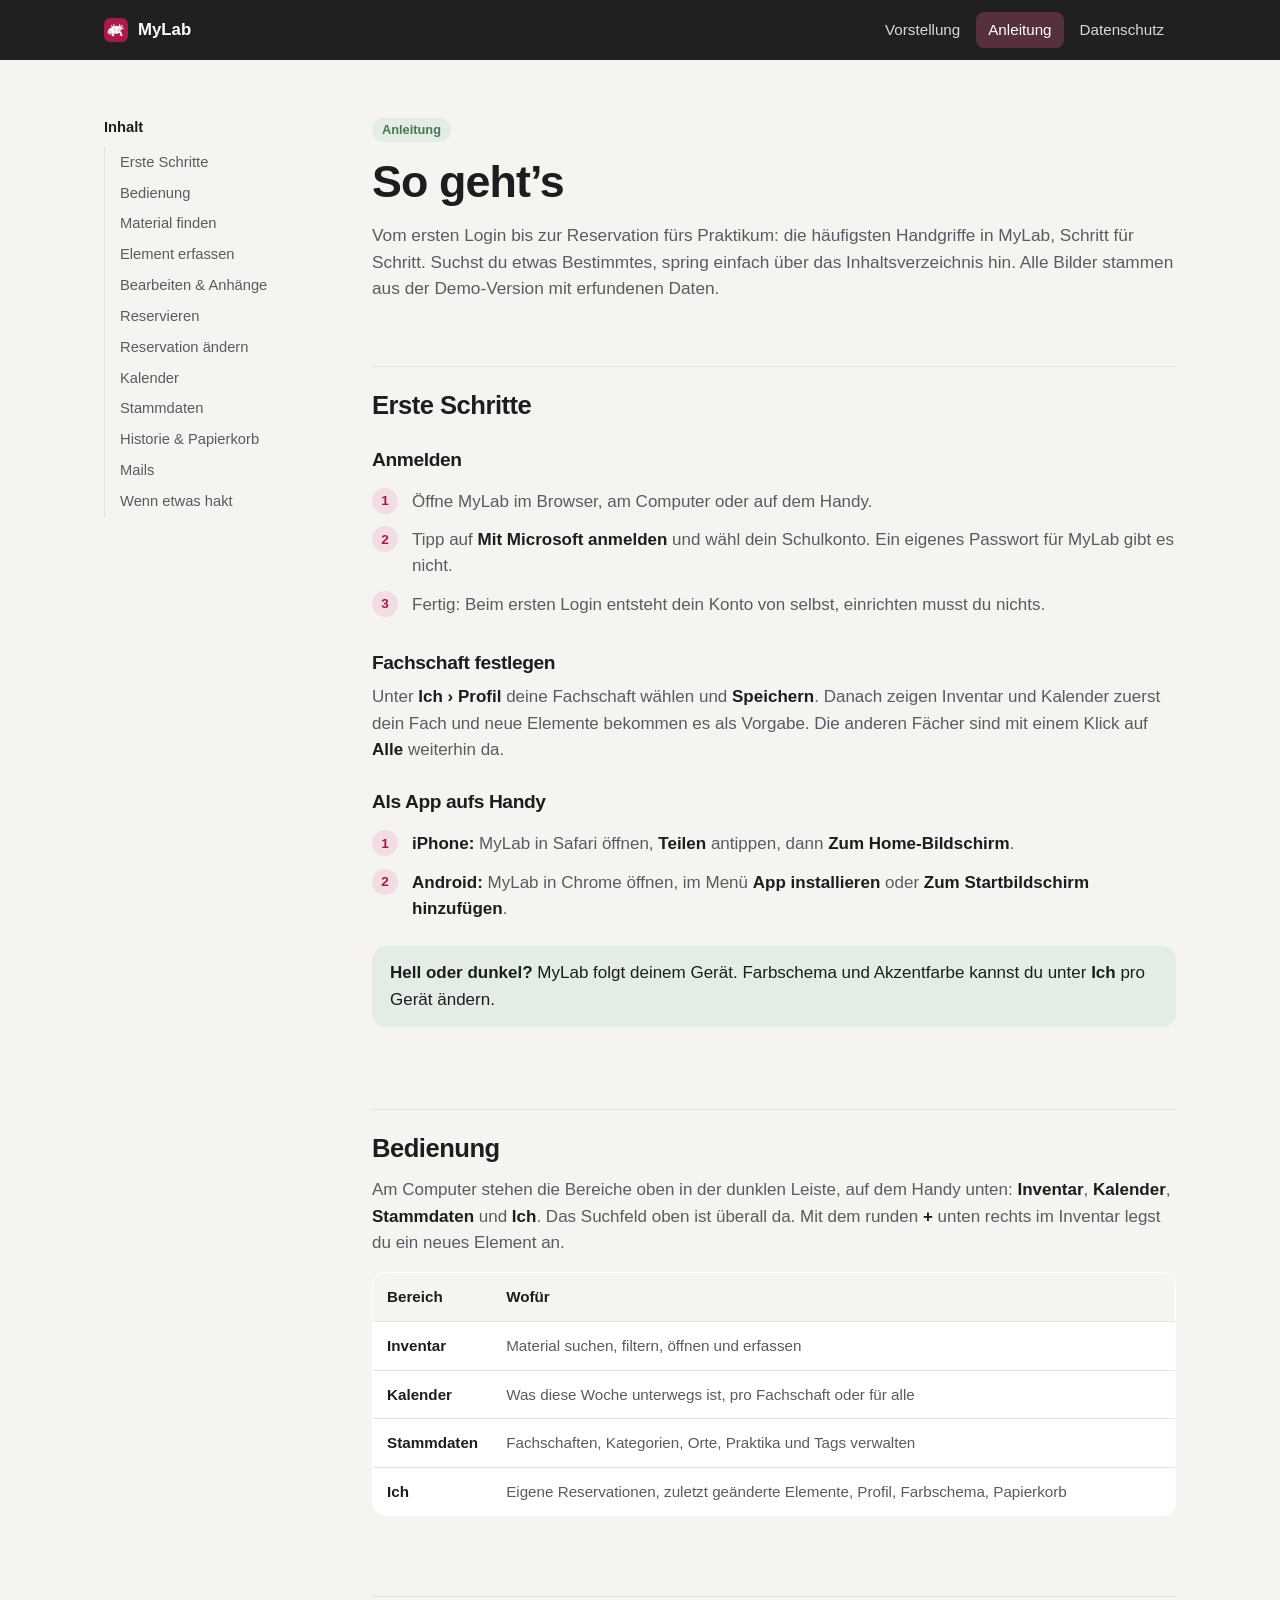
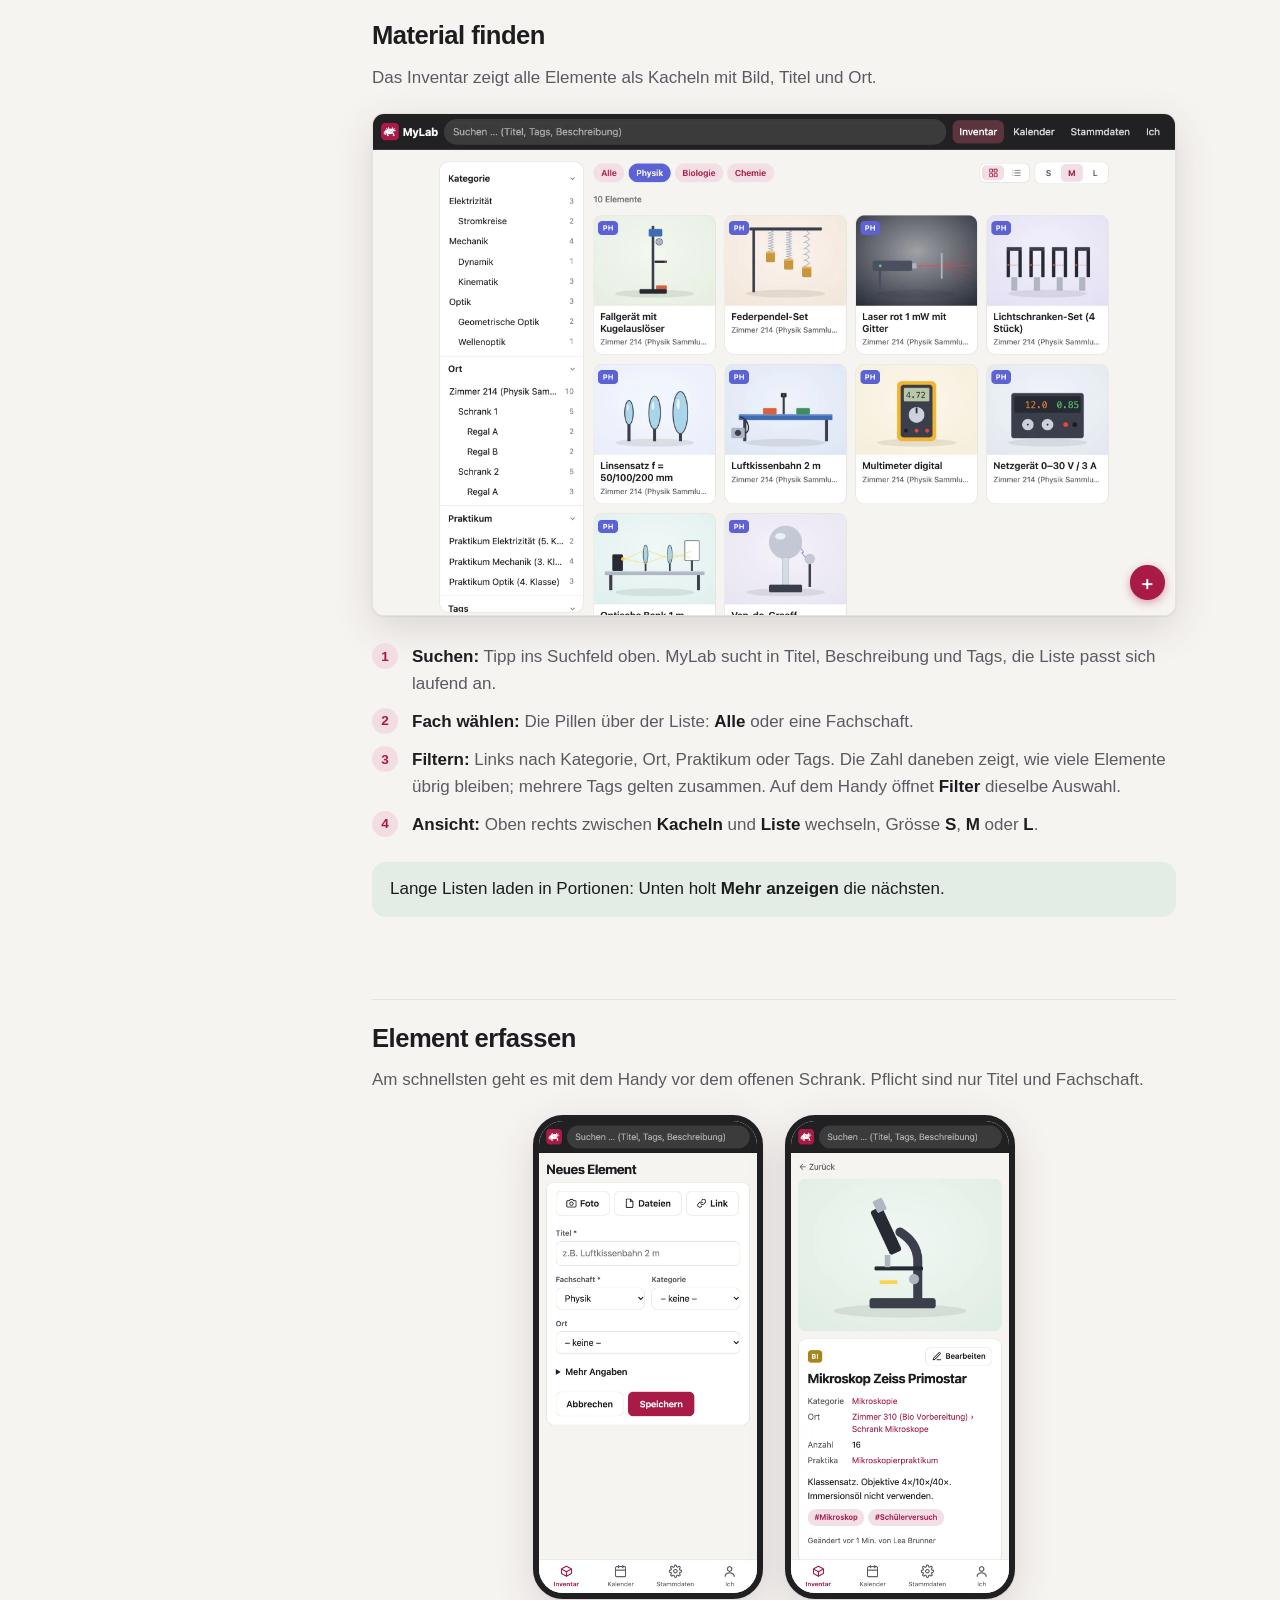
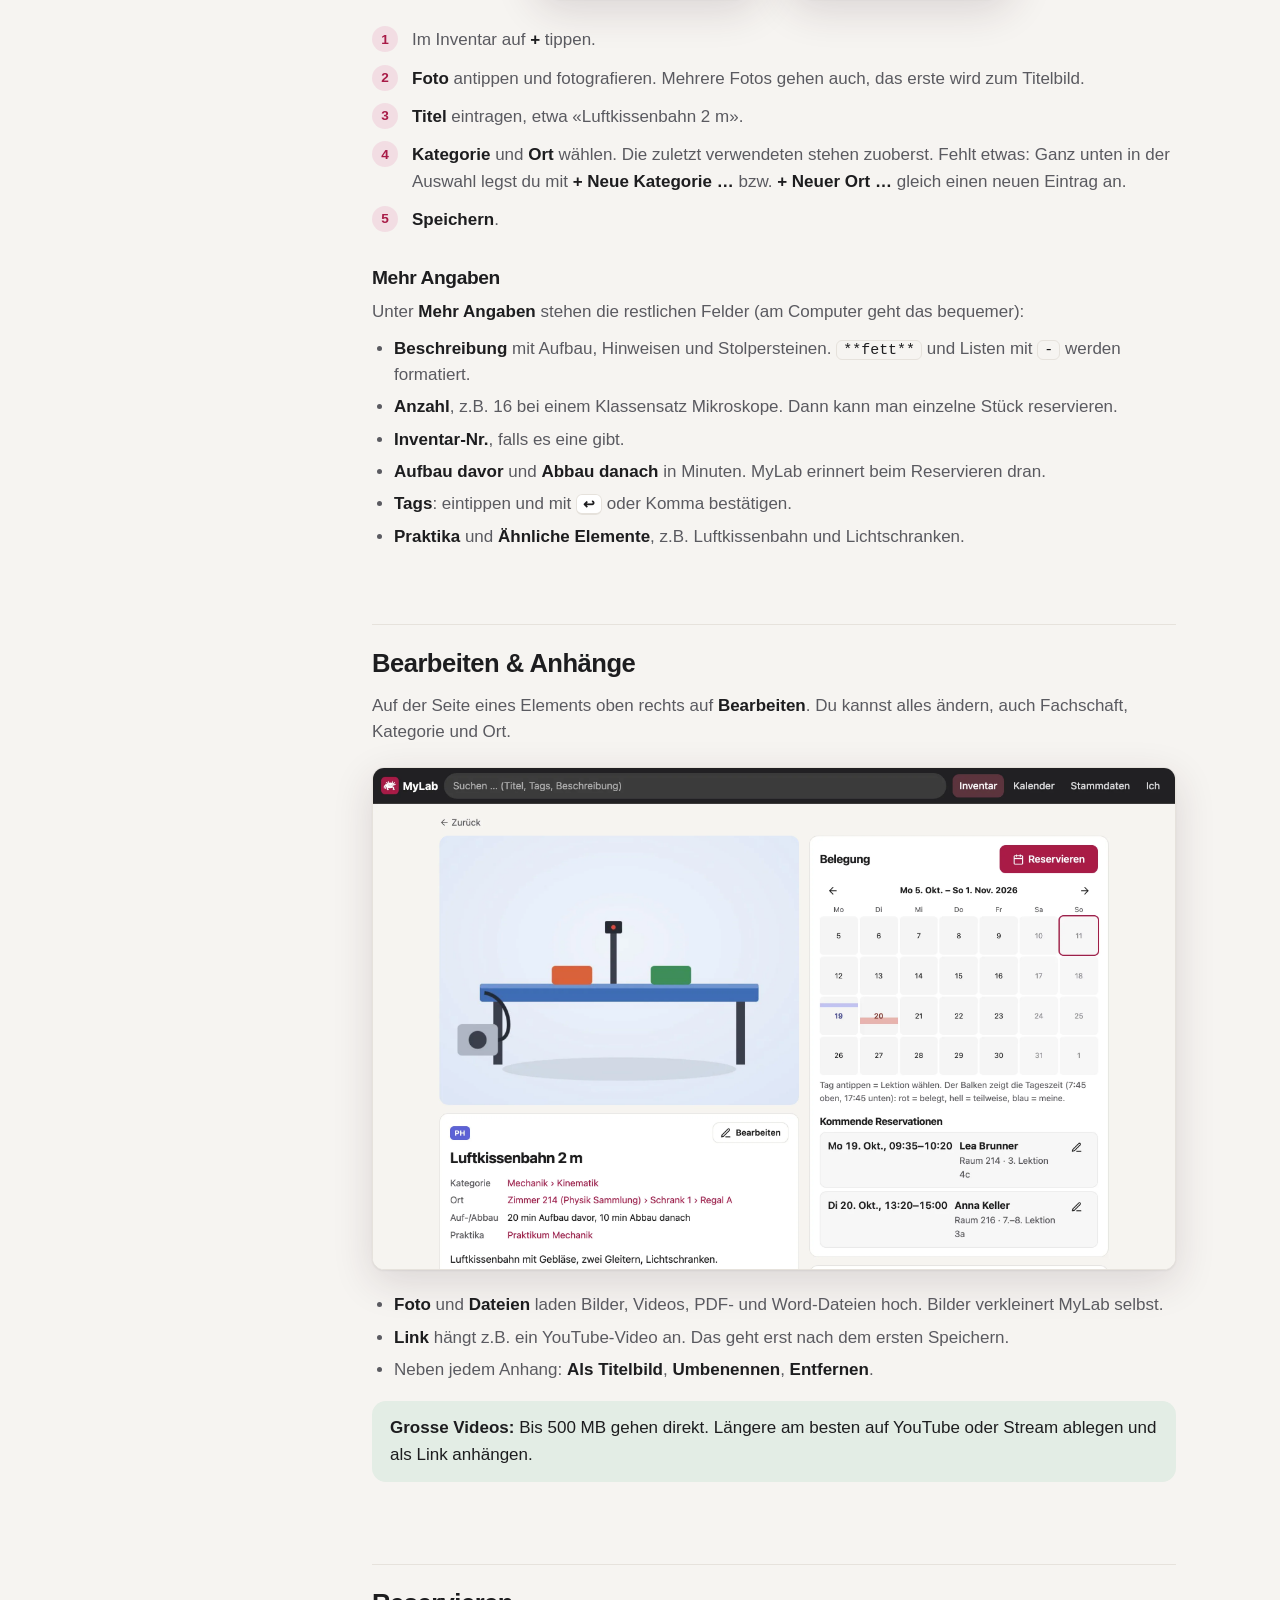
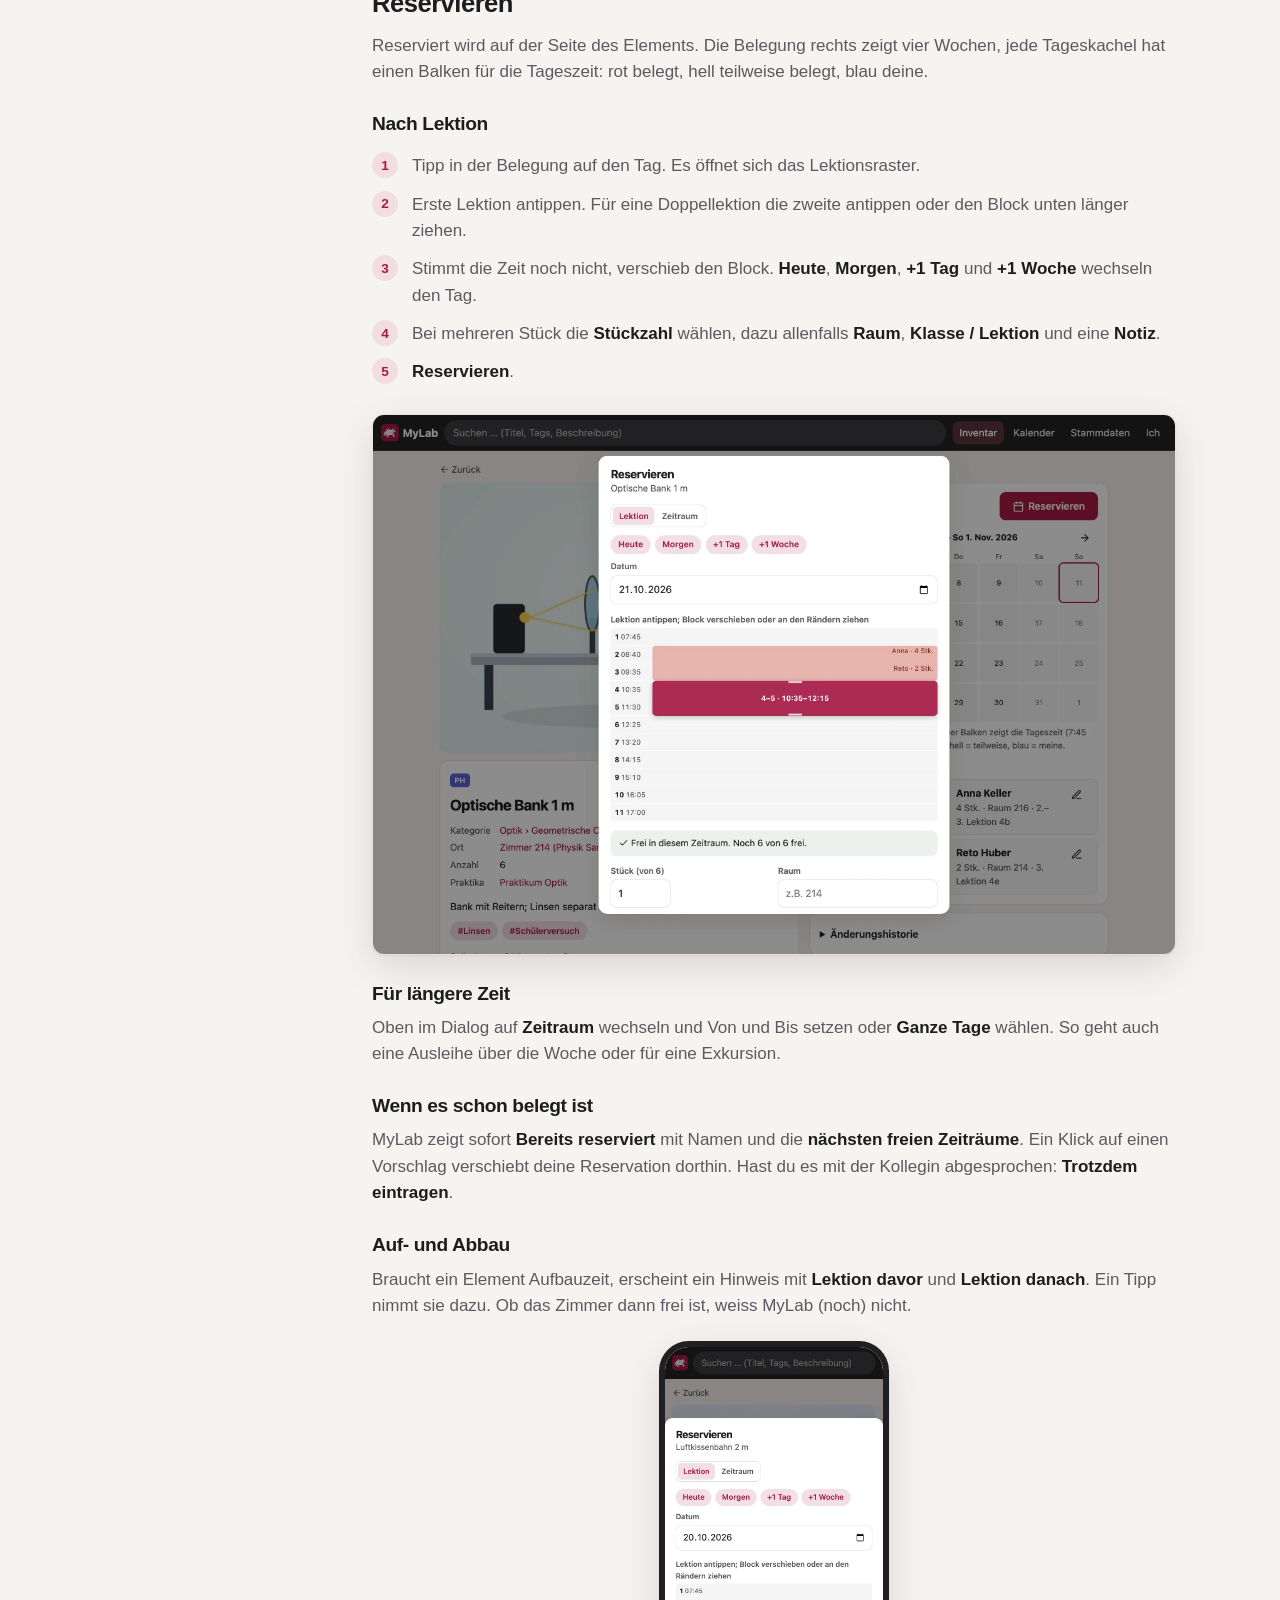
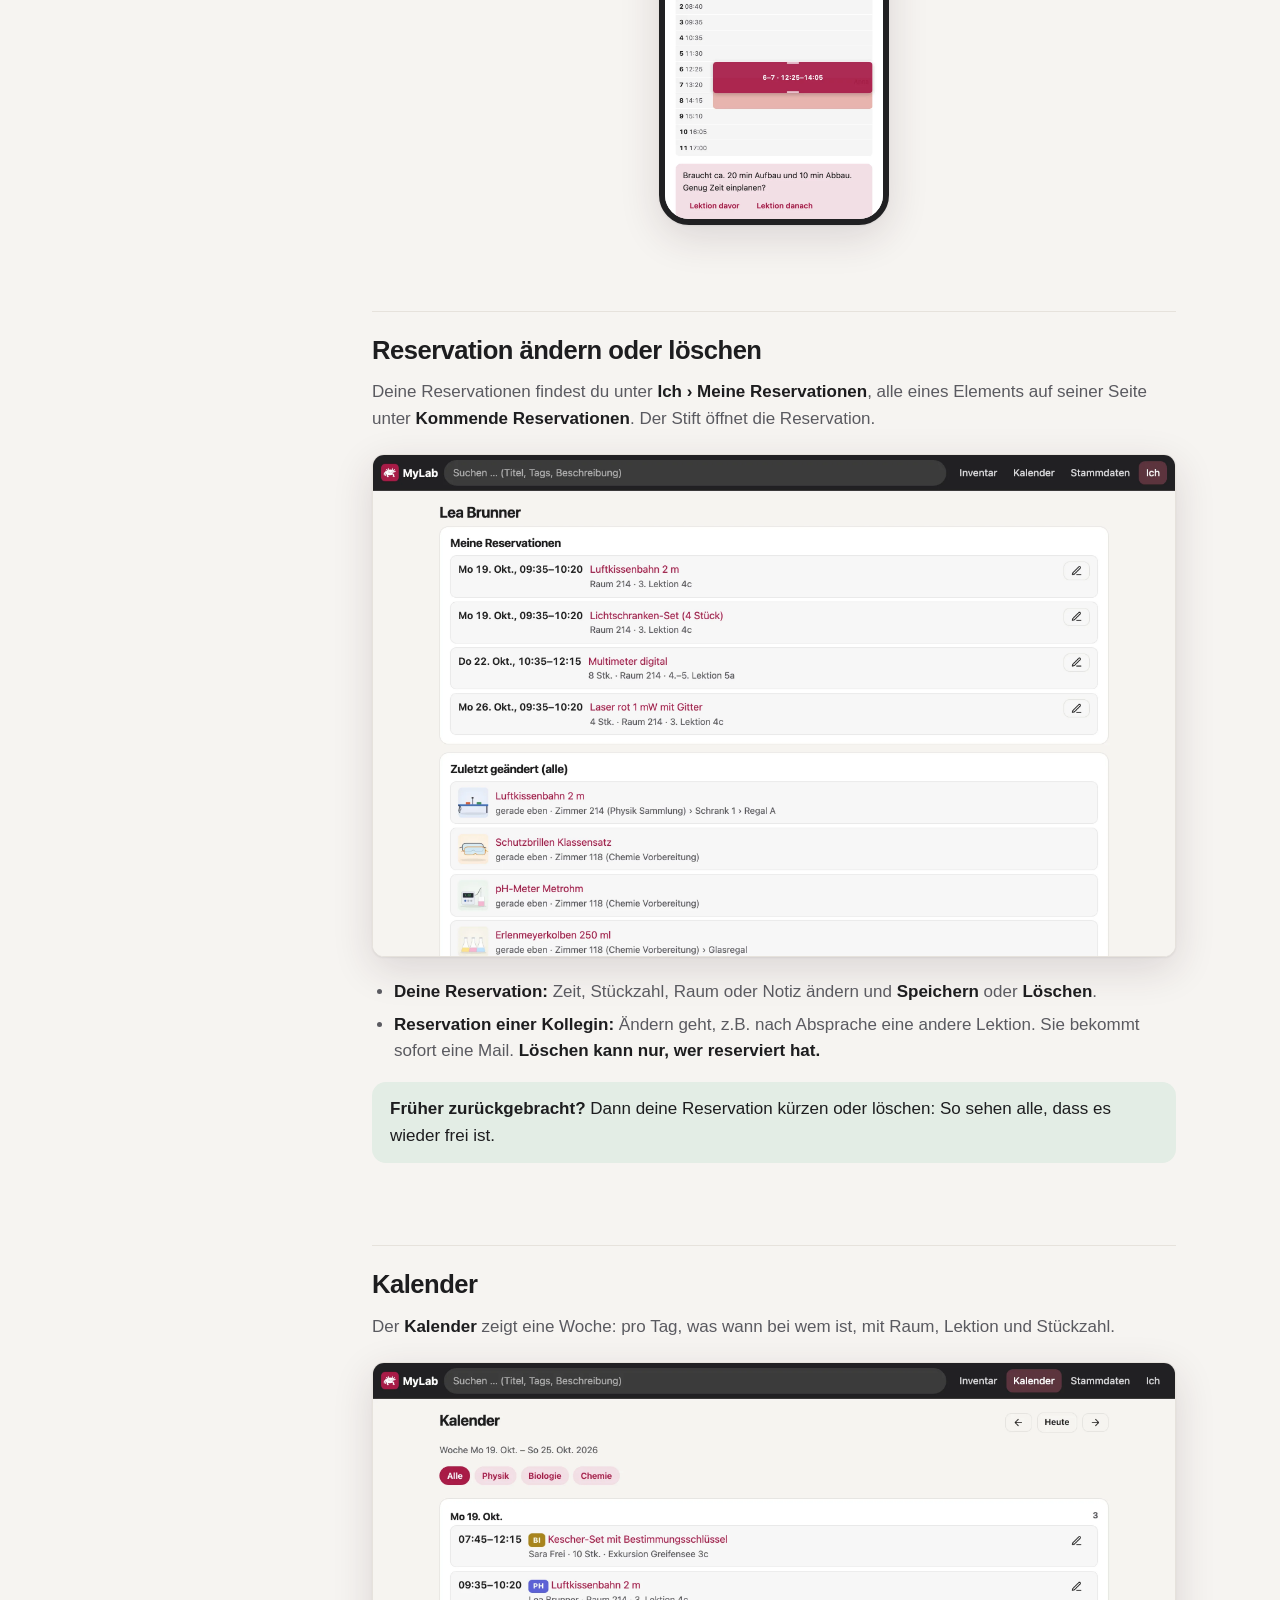
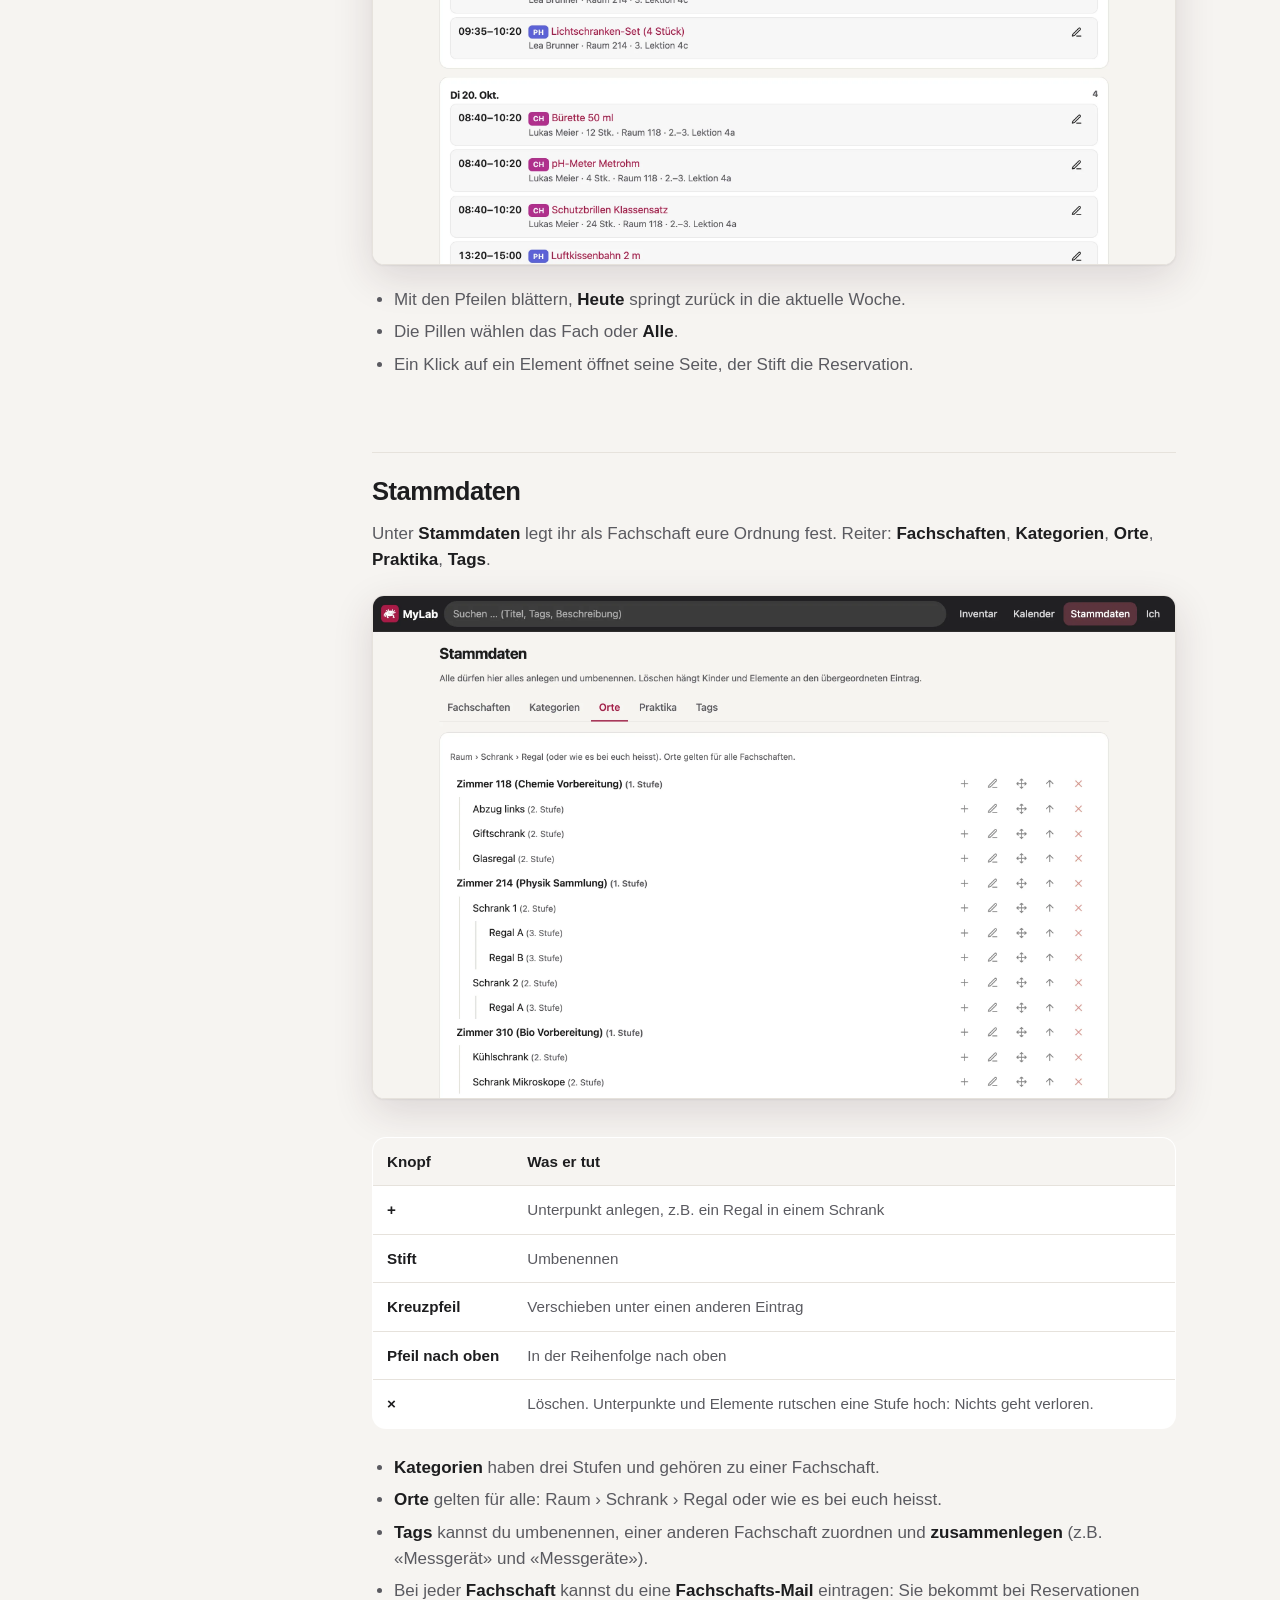
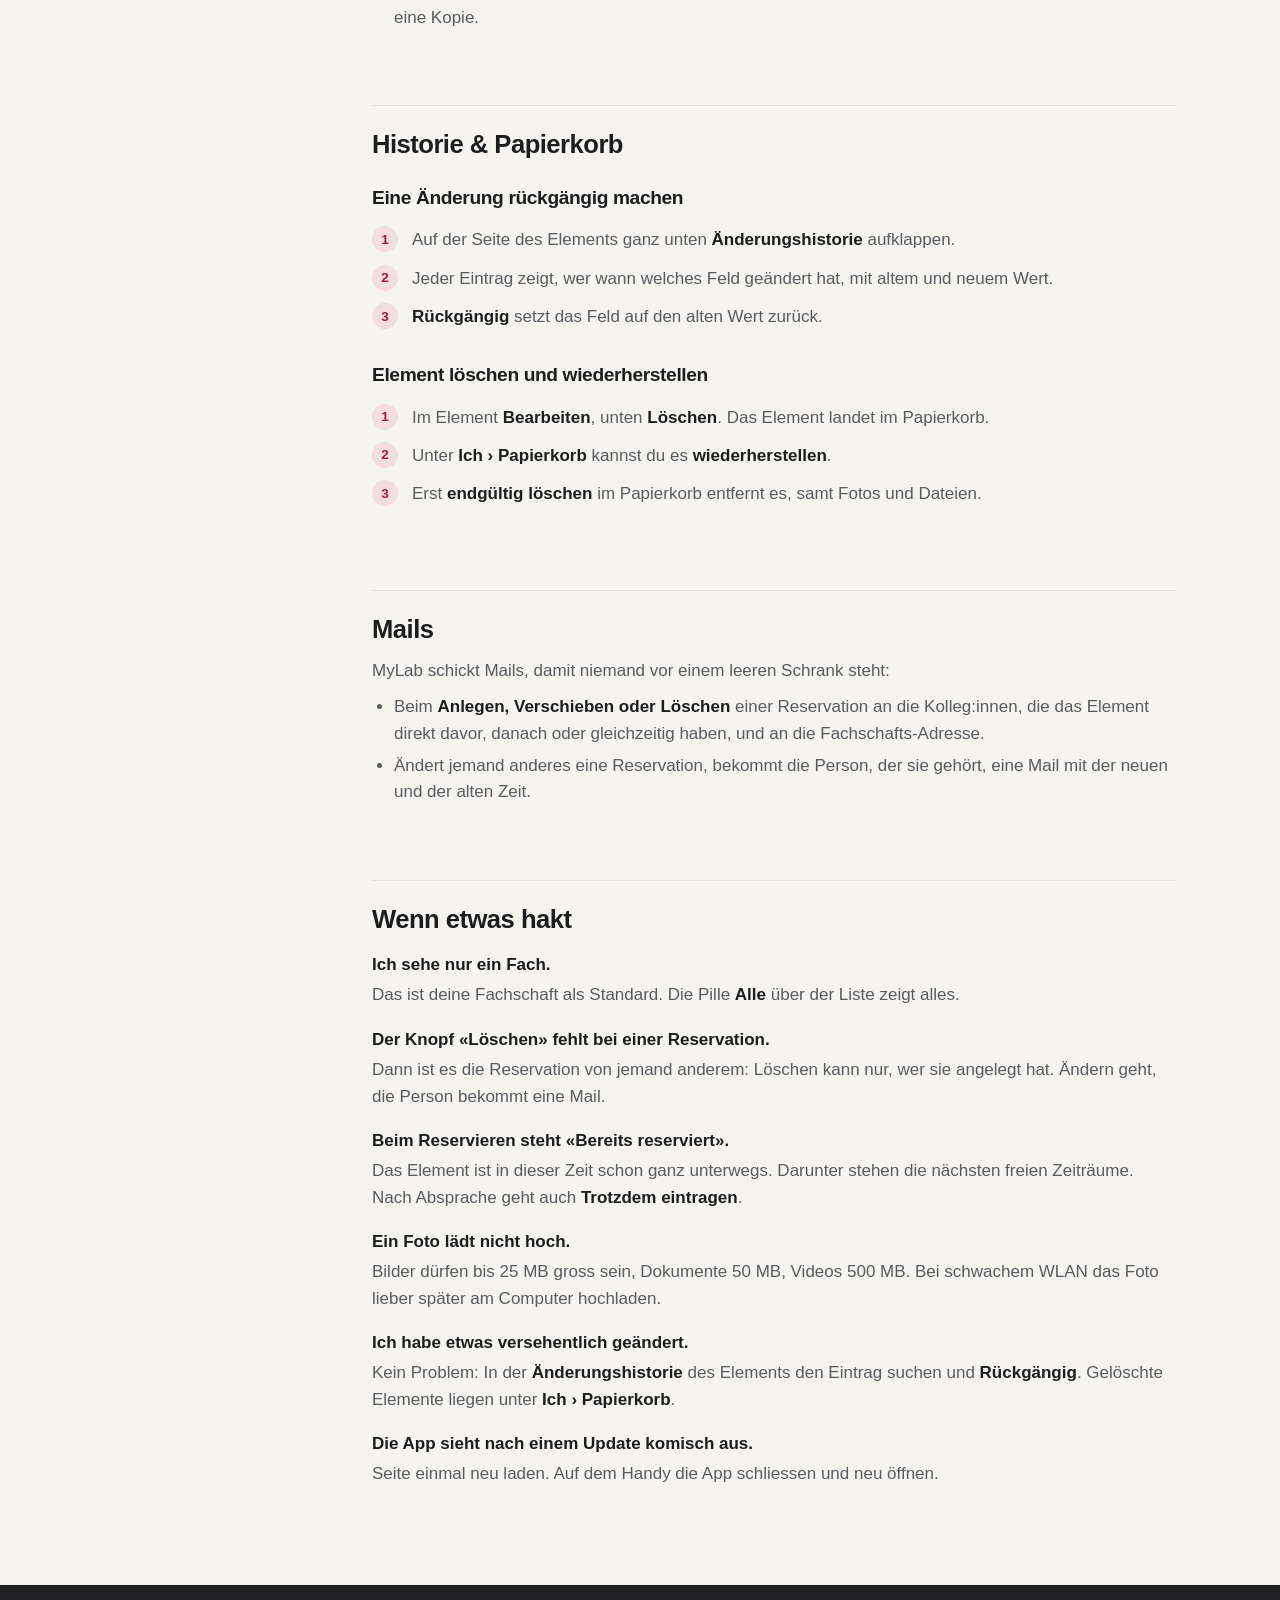
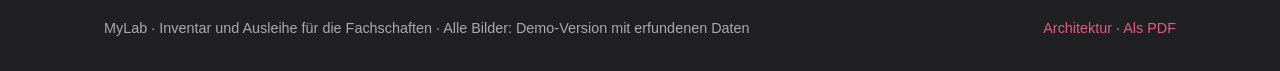
==== commit 51eda106: "Vorstellung gestrafft wie bei MySchool, Intranet-Reiter in Vorstellung und Datenschutz aufgelöst, al" ====
--- a/anleitung.html
+++ b/anleitung.html
@@ -6,7 +6,7 @@
 <title>MyLab Anleitung</title>
 <meta name="description" content="Anleitung zu MyLab: anmelden, Material finden und erfassen, nach Lektion reservieren, Kalender, Stammdaten, Historie und Papierkorb.">
 <link rel="icon" href="img/icon.png?v=2">
-<link rel="stylesheet" href="style.css?v=2">
+<link rel="stylesheet" href="style.css?v=4">
 </head>
 <body>
 
@@ -16,7 +16,6 @@
     <nav class="navi">
       <a href="index.html">Vorstellung</a>
       <a href="anleitung.html" aria-current="page">Anleitung</a>
-      <a href="intranet.html">Intranet</a>
       <a href="datenschutz.html">Datenschutz</a>
     </nav>
   </div>
@@ -93,7 +92,7 @@
         <figure class="fenster"><img src="img/liste.webp" width="2560" height="1600" loading="lazy" alt="Inventarliste mit Filtern links und Kacheln rechts"></figure>
         <ol class="schritte">
           <li><b>Suchen:</b> Tipp ins Suchfeld oben. MyLab sucht in Titel, Beschreibung und Tags, die Liste passt sich laufend an.</li>
-          <li><b>Fach wählen:</b> Die Pillen <b>Alle</b>, <b>Physik</b>, <b>Biologie</b>, <b>Chemie</b> über der Liste.</li>
+          <li><b>Fach wählen:</b> Die Pillen über der Liste: <b>Alle</b> oder eine Fachschaft.</li>
           <li><b>Filtern:</b> Links nach Kategorie, Ort, Praktikum oder Tags. Die Zahl daneben zeigt, wie viele Elemente übrig bleiben; mehrere Tags gelten zusammen. Auf dem Handy öffnet <b>Filter</b> dieselbe Auswahl.</li>
           <li><b>Ansicht:</b> Oben rechts zwischen <b>Kacheln</b> und <b>Liste</b> wechseln, Grösse <b>S</b>, <b>M</b> oder <b>L</b>.</li>
         </ol>
@@ -110,9 +109,9 @@
         </div>
         <ol class="schritte">
           <li>Im Inventar auf <b>+</b> tippen.</li>
-          <li><b>Foto</b> antippen und das Gerät fotografieren. Mehrere Fotos gehen auch, das erste wird zum Titelbild.</li>
+          <li><b>Foto</b> antippen und fotografieren. Mehrere Fotos gehen auch, das erste wird zum Titelbild.</li>
           <li><b>Titel</b> eintragen, etwa «Luftkissenbahn 2 m».</li>
-          <li><b>Kategorie</b> und <b>Ort</b> wählen. MyLab schlägt die vom letzten Mal vor. Fehlt etwas: Ganz unten in der Auswahl legst du mit <b>+ Neue Kategorie …</b> bzw. <b>+ Neuer Ort …</b> gleich einen neuen Eintrag an.</li>
+          <li><b>Kategorie</b> und <b>Ort</b> wählen. Die zuletzt verwendeten stehen zuoberst. Fehlt etwas: Ganz unten in der Auswahl legst du mit <b>+ Neue Kategorie …</b> bzw. <b>+ Neuer Ort …</b> gleich einen neuen Eintrag an.</li>
           <li><b>Speichern</b>.</li>
         </ol>
         <h3>Mehr Angaben</h3>
@@ -158,7 +157,7 @@
         <h3>Wenn es schon belegt ist</h3>
         <p>MyLab zeigt sofort <b>Bereits reserviert</b> mit Namen und die <b>nächsten freien Zeiträume</b>. Ein Klick auf einen Vorschlag verschiebt deine Reservation dorthin. Hast du es mit der Kollegin abgesprochen: <b>Trotzdem eintragen</b>.</p>
         <h3>Auf- und Abbau</h3>
-        <p>Braucht ein Gerät Aufbauzeit, erscheint ein Hinweis mit <b>Lektion davor</b> und <b>Lektion danach</b>. Ein Tipp nimmt sie dazu. Ob das Zimmer dann frei ist, weiss MyLab (noch) nicht.</p>
+        <p>Braucht ein Element Aufbauzeit, erscheint ein Hinweis mit <b>Lektion davor</b> und <b>Lektion danach</b>. Ein Tipp nimmt sie dazu. Ob das Zimmer dann frei ist, weiss MyLab (noch) nicht.</p>
         <div class="handys" style="margin:22px 0">
           <div class="handy"><img src="img/h-reservieren.webp" width="780" height="1688" loading="lazy" alt="Reservieren auf dem Handy mit Hinweis auf 20 Minuten Aufbau und den Knöpfen Lektion davor und Lektion danach"></div>
         </div>
@@ -167,24 +166,24 @@
       <!-- Ändern -->
       <section id="aendern">
         <h2>Reservation ändern oder löschen</h2>
-        <p>Deine Reservationen findest du unter <b>Ich › Meine Reservationen</b>, alle eines Geräts auf seiner Seite unter <b>Kommende Reservationen</b>. Der Stift öffnet die Reservation.</p>
+        <p>Deine Reservationen findest du unter <b>Ich › Meine Reservationen</b>, alle eines Elements auf seiner Seite unter <b>Kommende Reservationen</b>. Der Stift öffnet die Reservation.</p>
         <figure class="fenster"><img src="img/ich.webp" width="2560" height="1600" loading="lazy" alt="Seite Ich mit den eigenen Reservationen"></figure>
         <ul>
-          <li><b>Deine Reservation:</b> Zeit, Stückzahl, Raum oder Notiz ändern und <b>Speichern</b>, oder <b>Löschen</b>.</li>
+          <li><b>Deine Reservation:</b> Zeit, Stückzahl, Raum oder Notiz ändern und <b>Speichern</b> oder <b>Löschen</b>.</li>
           <li><b>Reservation einer Kollegin:</b> Ändern geht, z.B. nach Absprache eine andere Lektion. Sie bekommt sofort eine Mail. <b>Löschen kann nur, wer reserviert hat.</b></li>
         </ul>
-        <p class="tipp"><b>Gerät früher zurück?</b> Dann deine Reservation kürzen oder löschen: So sehen alle, dass es wieder frei ist.</p>
+        <p class="tipp"><b>Früher zurückgebracht?</b> Dann deine Reservation kürzen oder löschen: So sehen alle, dass es wieder frei ist.</p>
       </section>
 
       <!-- Kalender -->
       <section id="kalender">
         <h2>Kalender</h2>
-        <p>Der <b>Kalender</b> zeigt eine Woche: pro Tag, welches Gerät wann bei wem ist, mit Raum, Lektion und Stückzahl.</p>
+        <p>Der <b>Kalender</b> zeigt eine Woche: pro Tag, was wann bei wem ist, mit Raum, Lektion und Stückzahl.</p>
         <figure class="fenster"><img src="img/woche.webp" width="2560" height="1600" loading="lazy" alt="Wochenübersicht mit Reservationen aus drei Fachschaften"></figure>
         <ul>
           <li>Mit den Pfeilen blättern, <b>Heute</b> springt zurück in die aktuelle Woche.</li>
           <li>Die Pillen wählen das Fach oder <b>Alle</b>.</li>
-          <li>Ein Klick auf das Gerät öffnet seine Seite, der Stift die Reservation.</li>
+          <li>Ein Klick auf ein Element öffnet seine Seite, der Stift die Reservation.</li>
         </ul>
       </section>
 
@@ -205,7 +204,7 @@
         </div>
         <ul>
           <li><b>Kategorien</b> haben drei Stufen und gehören zu einer Fachschaft.</li>
-          <li><b>Orte</b> gelten für alle: Raum › Schrank › Regal, oder wie es bei euch heisst.</li>
+          <li><b>Orte</b> gelten für alle: Raum › Schrank › Regal oder wie es bei euch heisst.</li>
           <li><b>Tags</b> kannst du umbenennen, einer anderen Fachschaft zuordnen und <b>zusammenlegen</b> (z.B. «Messgerät» und «Messgeräte»).</li>
           <li>Bei jeder <b>Fachschaft</b> kannst du eine <b>Fachschafts-Mail</b> eintragen: Sie bekommt bei Reservationen eine Kopie.</li>
         </ul>
@@ -233,7 +232,7 @@
         <h2>Mails</h2>
         <p>MyLab schickt Mails, damit niemand vor einem leeren Schrank steht:</p>
         <ul>
-          <li>Beim <b>Anlegen, Verschieben oder Löschen</b> einer Reservation an die Kolleg:innen, die das Gerät direkt davor, danach oder gleichzeitig haben, und an die Fachschafts-Adresse.</li>
+          <li>Beim <b>Anlegen, Verschieben oder Löschen</b> einer Reservation an die Kolleg:innen, die das Element direkt davor, danach oder gleichzeitig haben, und an die Fachschafts-Adresse.</li>
           <li>Ändert jemand anderes eine Reservation, bekommt die Person, der sie gehört, eine Mail mit der neuen und der alten Zeit.</li>
         </ul>
       </section>
@@ -247,7 +246,7 @@
           <dt>Der Knopf «Löschen» fehlt bei einer Reservation.</dt>
           <dd>Dann ist es die Reservation von jemand anderem: Löschen kann nur, wer sie angelegt hat. Ändern geht, die Person bekommt eine Mail.</dd>
           <dt>Beim Reservieren steht «Bereits reserviert».</dt>
-          <dd>Das Gerät ist in dieser Zeit schon ganz unterwegs. Darunter stehen die nächsten freien Zeiträume. Nach Absprache geht auch <b>Trotzdem eintragen</b>.</dd>
+          <dd>Das Element ist in dieser Zeit schon ganz unterwegs. Darunter stehen die nächsten freien Zeiträume. Nach Absprache geht auch <b>Trotzdem eintragen</b>.</dd>
           <dt>Ein Foto lädt nicht hoch.</dt>
           <dd>Bilder dürfen bis 25 MB gross sein, Dokumente 50 MB, Videos 500 MB. Bei schwachem WLAN das Foto lieber später am Computer hochladen.</dd>
           <dt>Ich habe etwas versehentlich geändert.</dt>
@@ -262,7 +261,7 @@
 
 <footer class="fuss">
   <div class="huelle">
-    <span>MyLab · Inventar und Ausleihe für die Naturwissenschaften · Alle Bilder: Demo-Version mit erfundenen Daten</span>
+    <span>MyLab · Inventar und Ausleihe für die Fachschaften · Alle Bilder: Demo-Version mit erfundenen Daten</span>
     <span><a href="architektur.html">Architektur</a> · <a href="MyLab-Vorstellung.pdf">Als PDF</a></span>
   </div>
 </footer>
--- a/style.css
+++ b/style.css
@@ -140,11 +140,6 @@
   background: var(--akzent); }
 
 /* Kombi-Karten („Mehr als die Summe der Daten") */
-.karte.kombi { display: flex; flex-direction: column; }
-.karte.kombi p { flex: 1; }
-.quellen { display: flex; flex-wrap: wrap; gap: 6px; margin-top: 14px; }
-.quellen .pille { font-size: .72rem; }
-.nachsatz { margin-top: 28px; color: var(--text-2); max-width: 820px; }
 
 /* Vorher / Nachher */
 .vergleich { display: grid; grid-template-columns: minmax(0,1fr) minmax(0,1fr); gap: 28px; }
@@ -182,7 +177,6 @@
 .tabelle { overflow-x: auto; }
 .diagramm { background: var(--karte); border: 1px solid var(--linie); border-radius: var(--radius); padding: 24px; }
 .diagramm svg { width: 100%; height: auto; display: block; }
-.hinweis { background: var(--akzent-weich); border-radius: var(--radius); padding: 16px 20px; color: var(--text); margin: 20px 0; }
 
 
 /* Handys: Screenshots in schmalem Rahmen, nebeneinander */
@@ -200,18 +194,6 @@
 .vorher-nachher ul { margin: 12px 0 0; padding-left: 20px; color: var(--text-2); }
 .vorher-nachher li { margin: 5px 0; }
 .karte.mit-sync { border-color: color-mix(in srgb, var(--akzent) 45%, var(--linie)); }
-.karte.kombi .heute { margin-top: 10px; font-size: .9rem; color: var(--text-3); flex: none; }
-.karte.kombi .heute b { color: var(--text-2); font-weight: 600; }
-.ablauf { counter-reset: schritt; display: grid; grid-template-columns: repeat(3, minmax(0,1fr)); gap: 20px; }
-.ablauf .karte { position: relative; padding-top: 52px; }
-.ablauf .karte::before { counter-increment: schritt; content: counter(schritt); position: absolute; top: 18px; left: 24px;
-  width: 26px; height: 26px; border-radius: 50%; background: var(--akzent); color: #fff; font-weight: 700; font-size: .85rem;
-  display: grid; place-items: center; }
-.weg { display: grid; grid-template-columns: minmax(0,1fr); gap: 16px; }
-.weg .karte h3 { display: flex; gap: 10px; align-items: center; flex-wrap: wrap; }
-.weg .vorteile { display: grid; grid-template-columns: minmax(0,1fr) minmax(0,1fr); gap: 16px; margin-top: 12px; }
-.weg .vorteile ul { margin: 6px 0 0; padding-left: 20px; }
-.weg .vorteile b { color: var(--text); font-size: .9rem; }
 
 /* Fuss */
 .fuss { background: var(--leiste); color: #A9A9AF; padding: 32px 0; font-size: .9rem; }
@@ -219,7 +201,7 @@
 .fuss a { color: var(--akzent-leiste); }
 
 @media screen and (max-width: 860px) {
-  .zwei, .drei, .vergleich, .nicht, .funktion, .funktion.umgekehrt, .vorher-nachher, .ablauf, .weg .vorteile { grid-template-columns: minmax(0,1fr); }
+  .zwei, .drei, .vergleich, .nicht, .funktion, .funktion.umgekehrt, .vorher-nachher { grid-template-columns: minmax(0,1fr); }
   .handys { gap: 10px; }
   .handy { border-width: 4px; border-radius: 20px; }
   .funktion.umgekehrt .text { order: 0; }
@@ -242,11 +224,10 @@
   .funktion, .vergleich figure, .karte, .fenster, table, .diagramm { break-inside: avoid; }
   h1 { font-size: 26pt; } h2 { font-size: 17pt; }
   h2, .abschnitt-kopf, .kicker { break-after: avoid; }
-  .vergleich, .nicht, .drei, .handys, .ablauf, .vorher-nachher { break-inside: avoid; }
+  .vergleich, .nicht, .drei, .handys, .vorher-nachher { break-inside: avoid; }
   .handy { box-shadow: none; }
   .abschnitt > .huelle { break-inside: avoid; }
   #sync > .huelle, #sync .drei { break-inside: auto; }
-  .nachsatz { break-before: avoid; }
   #sync .drei { grid-template-columns: repeat(3, minmax(0,1fr)); }
   .held .lead, .abschnitt-kopf p { font-size: 11pt; }
   .held .fenster { margin-top: 18px; }
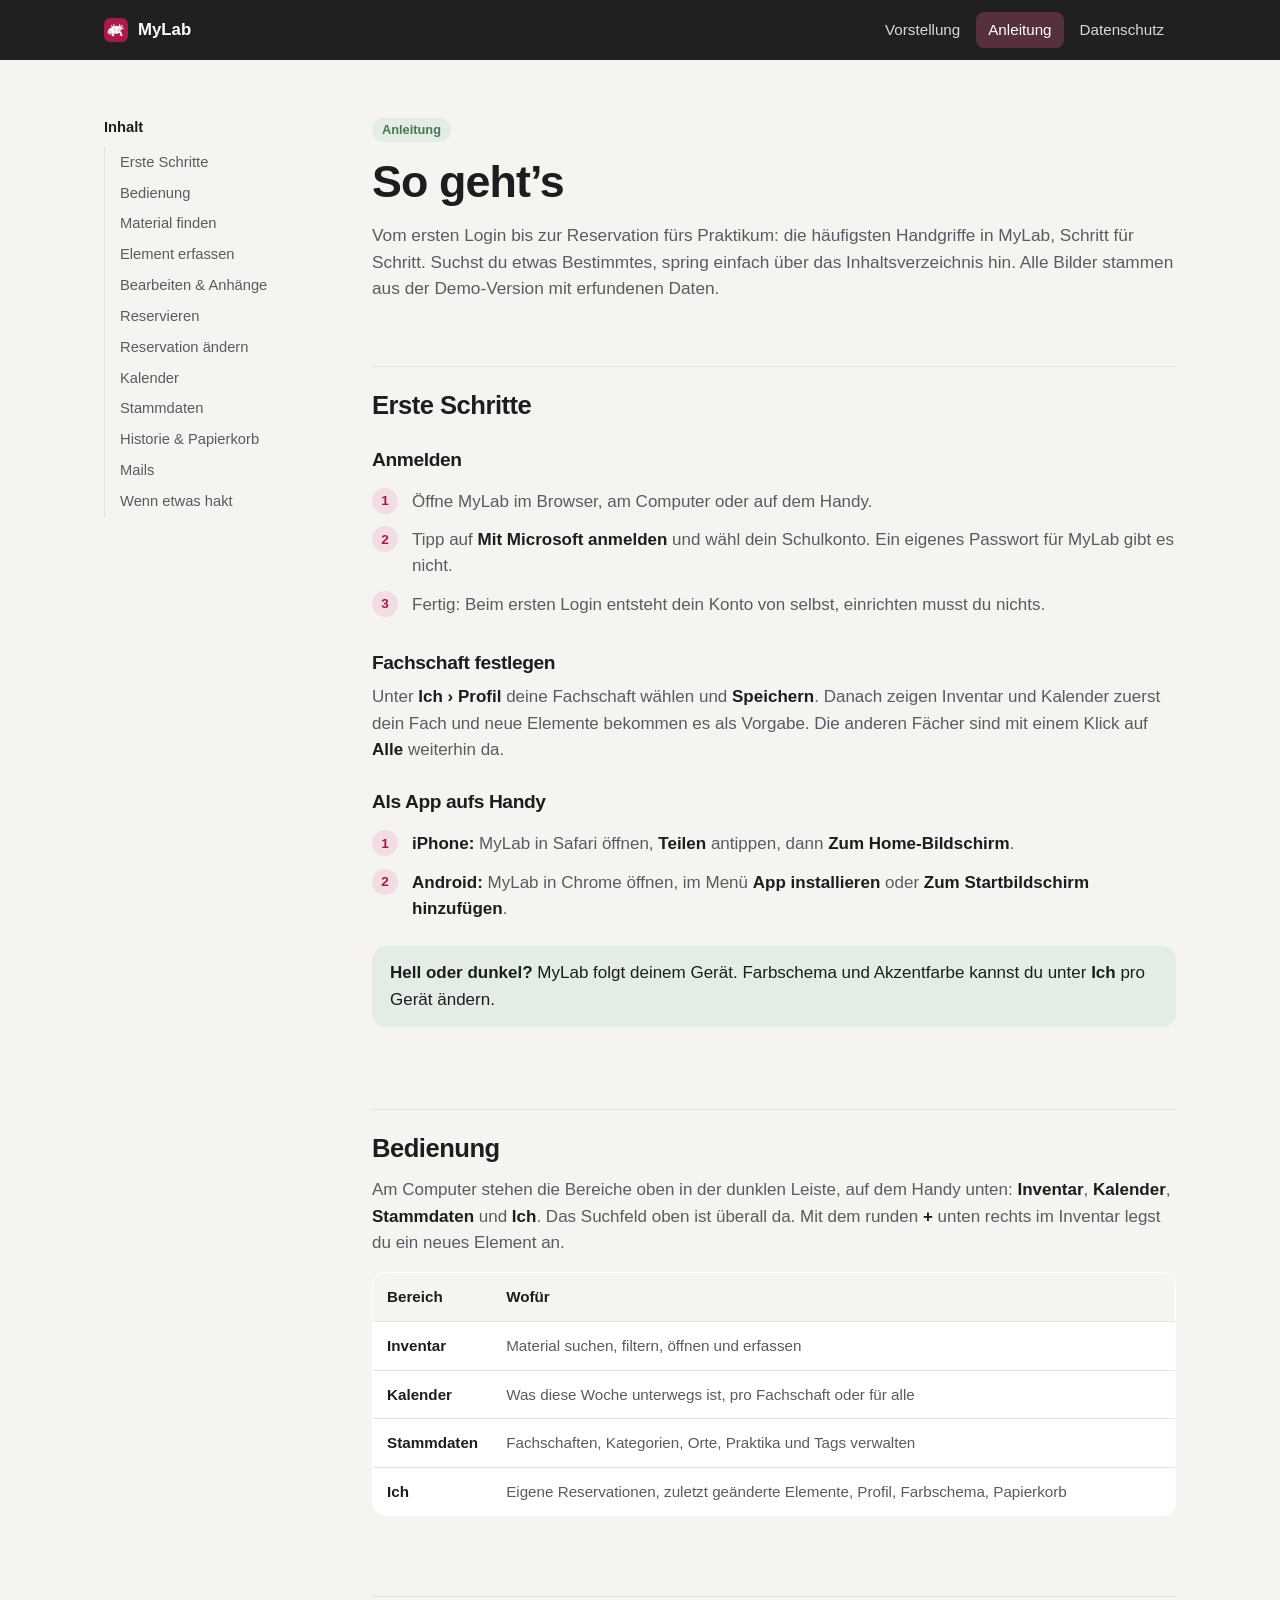
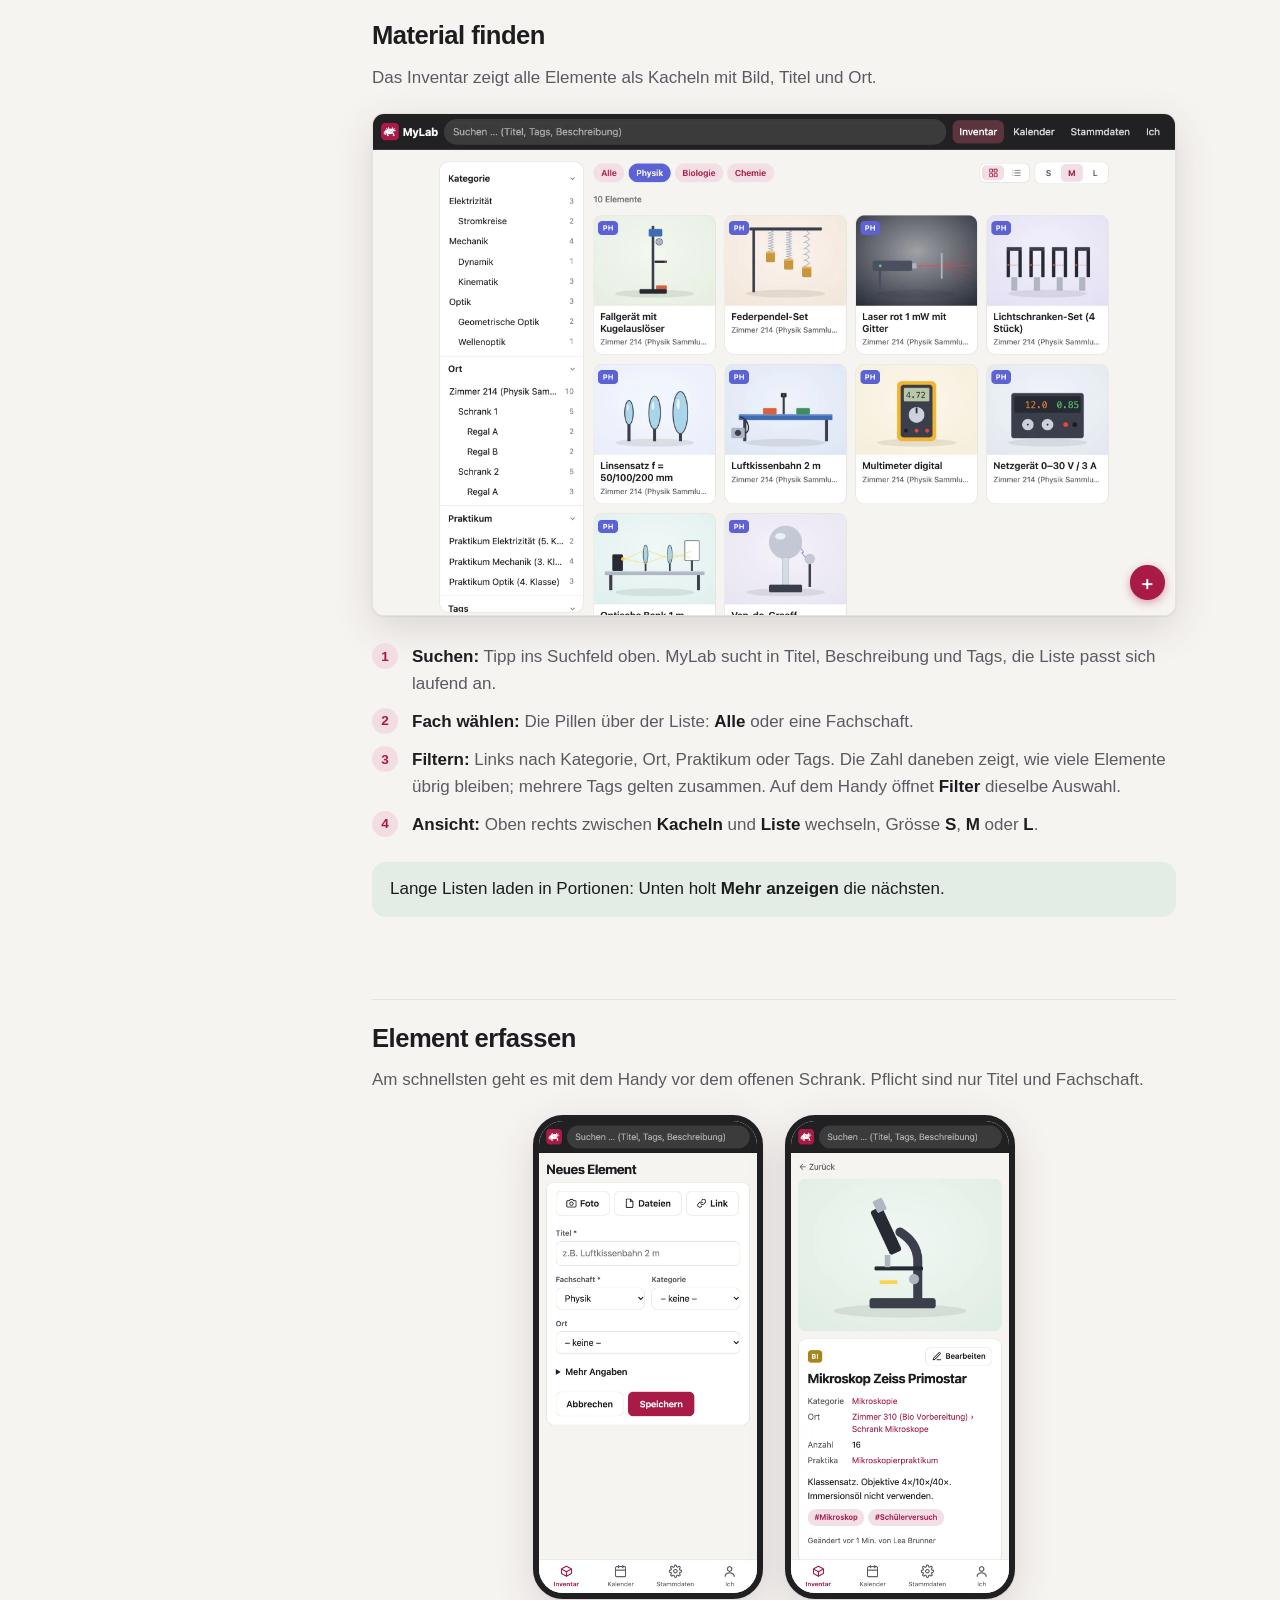
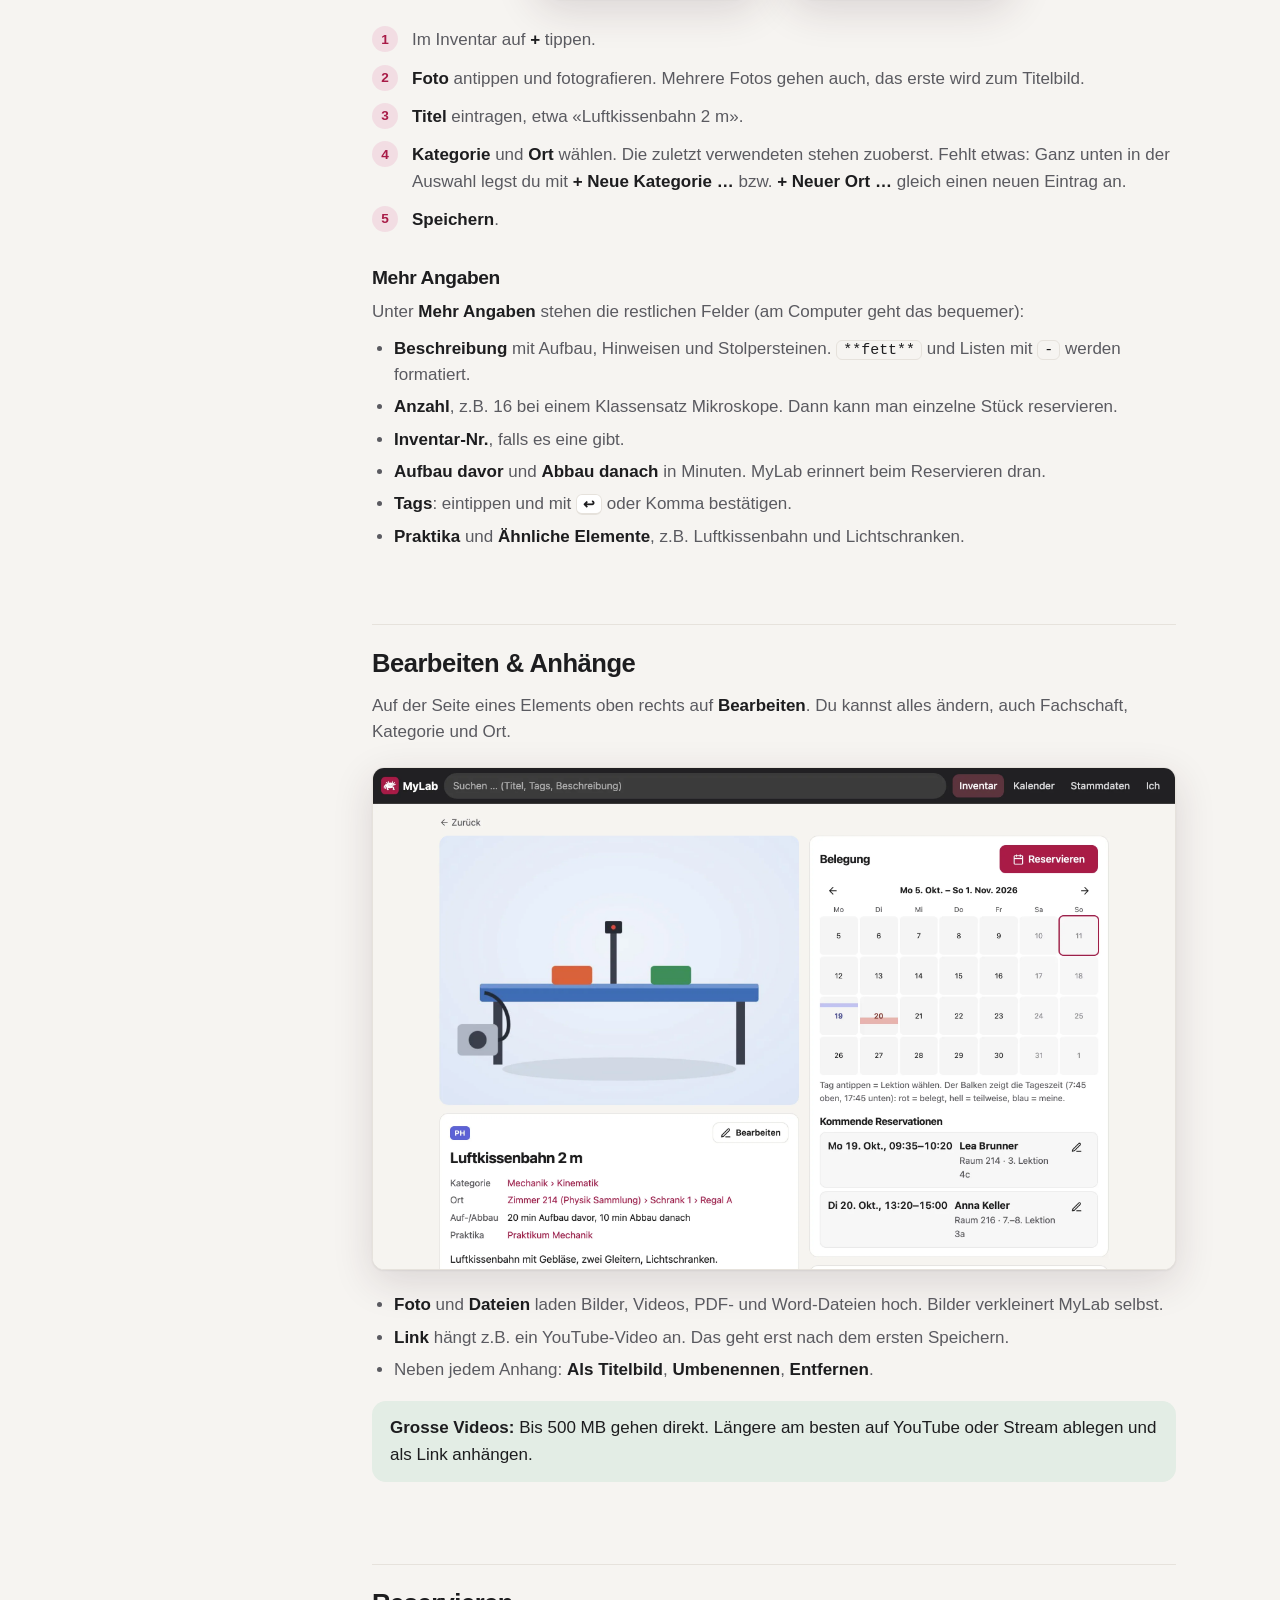
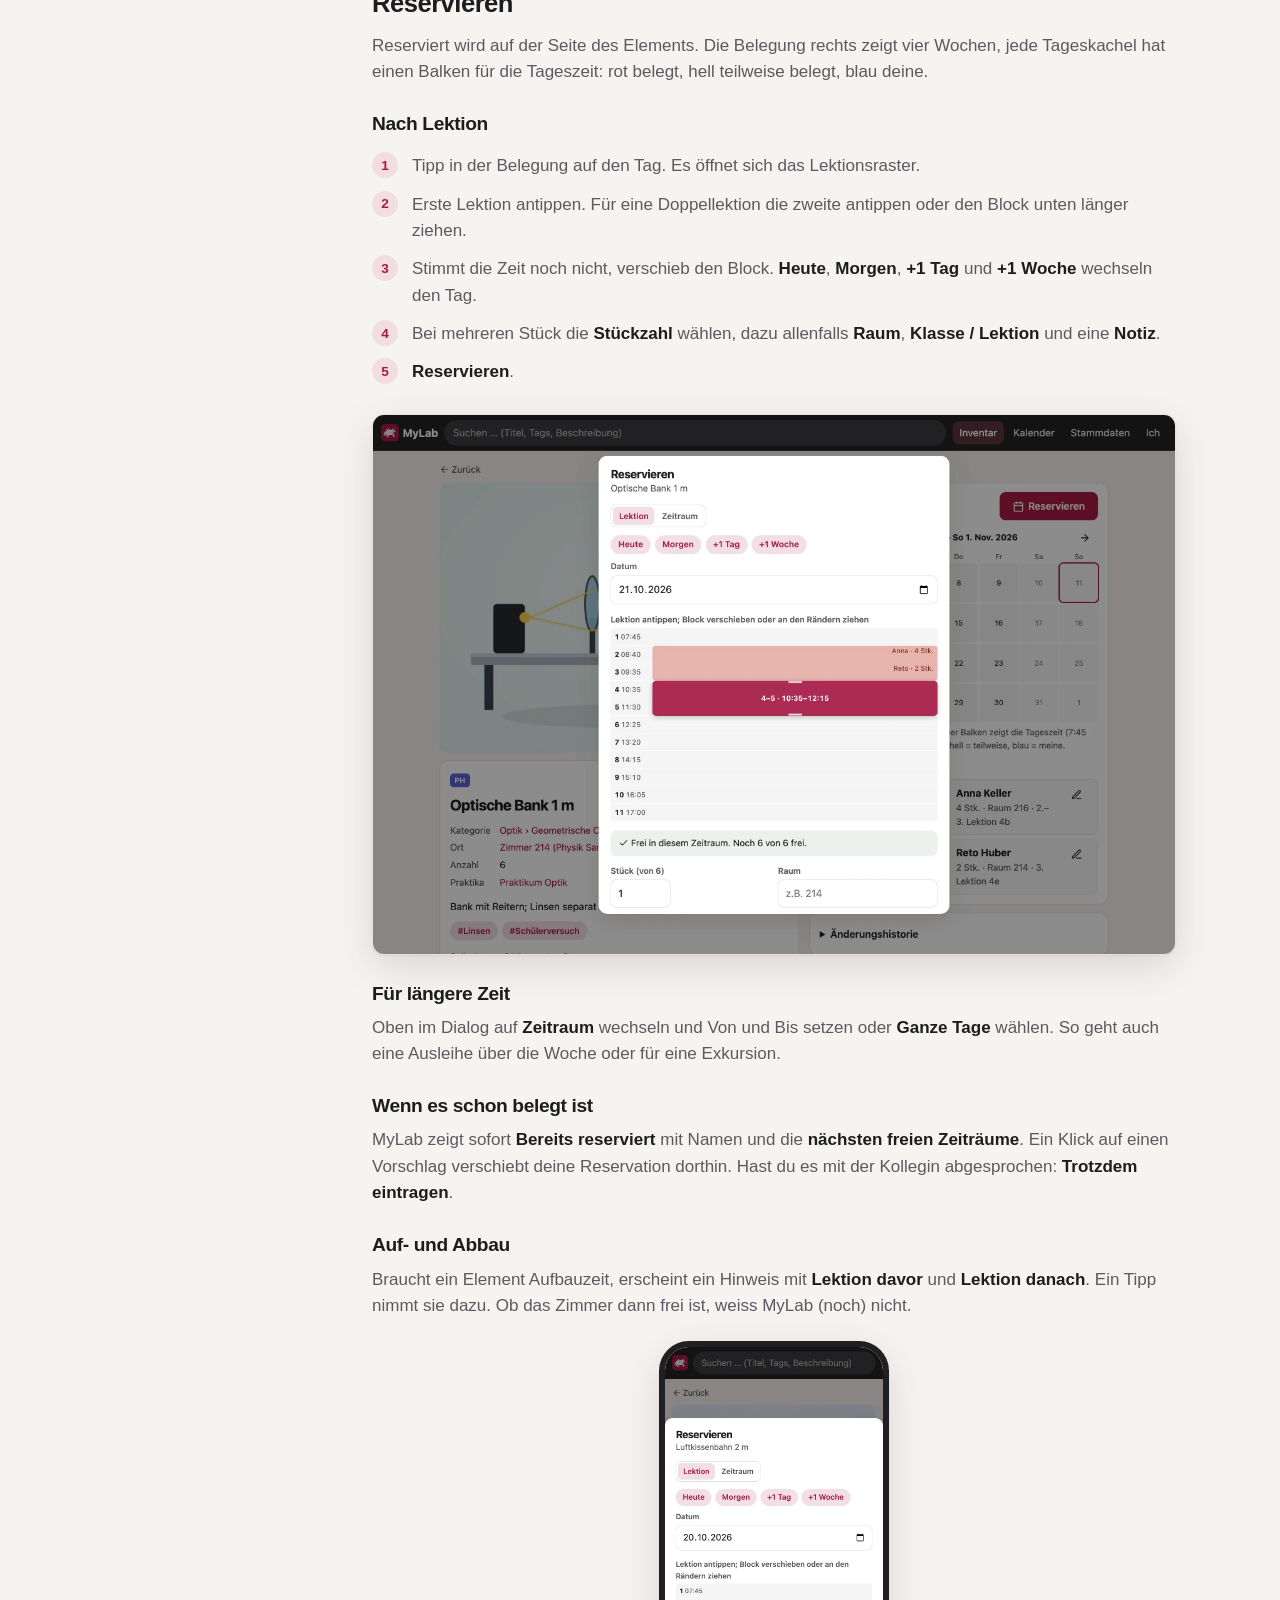
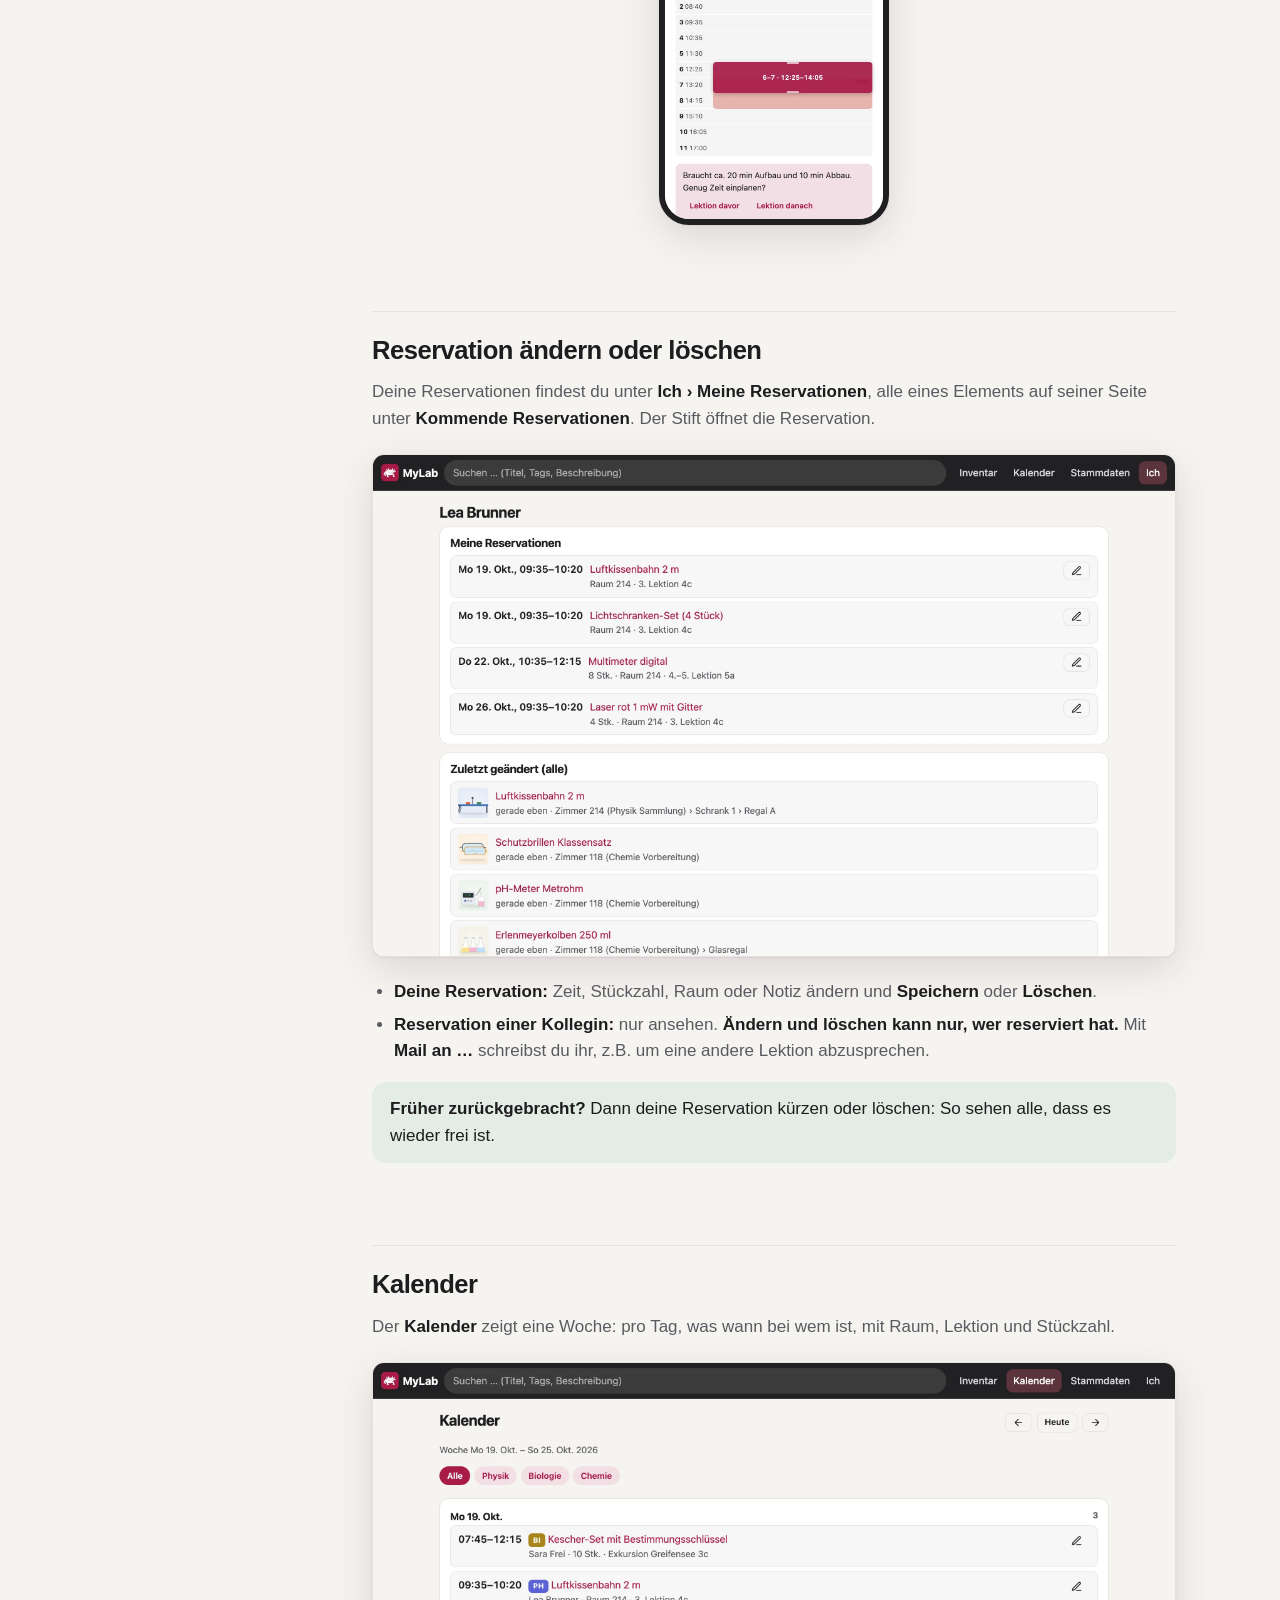
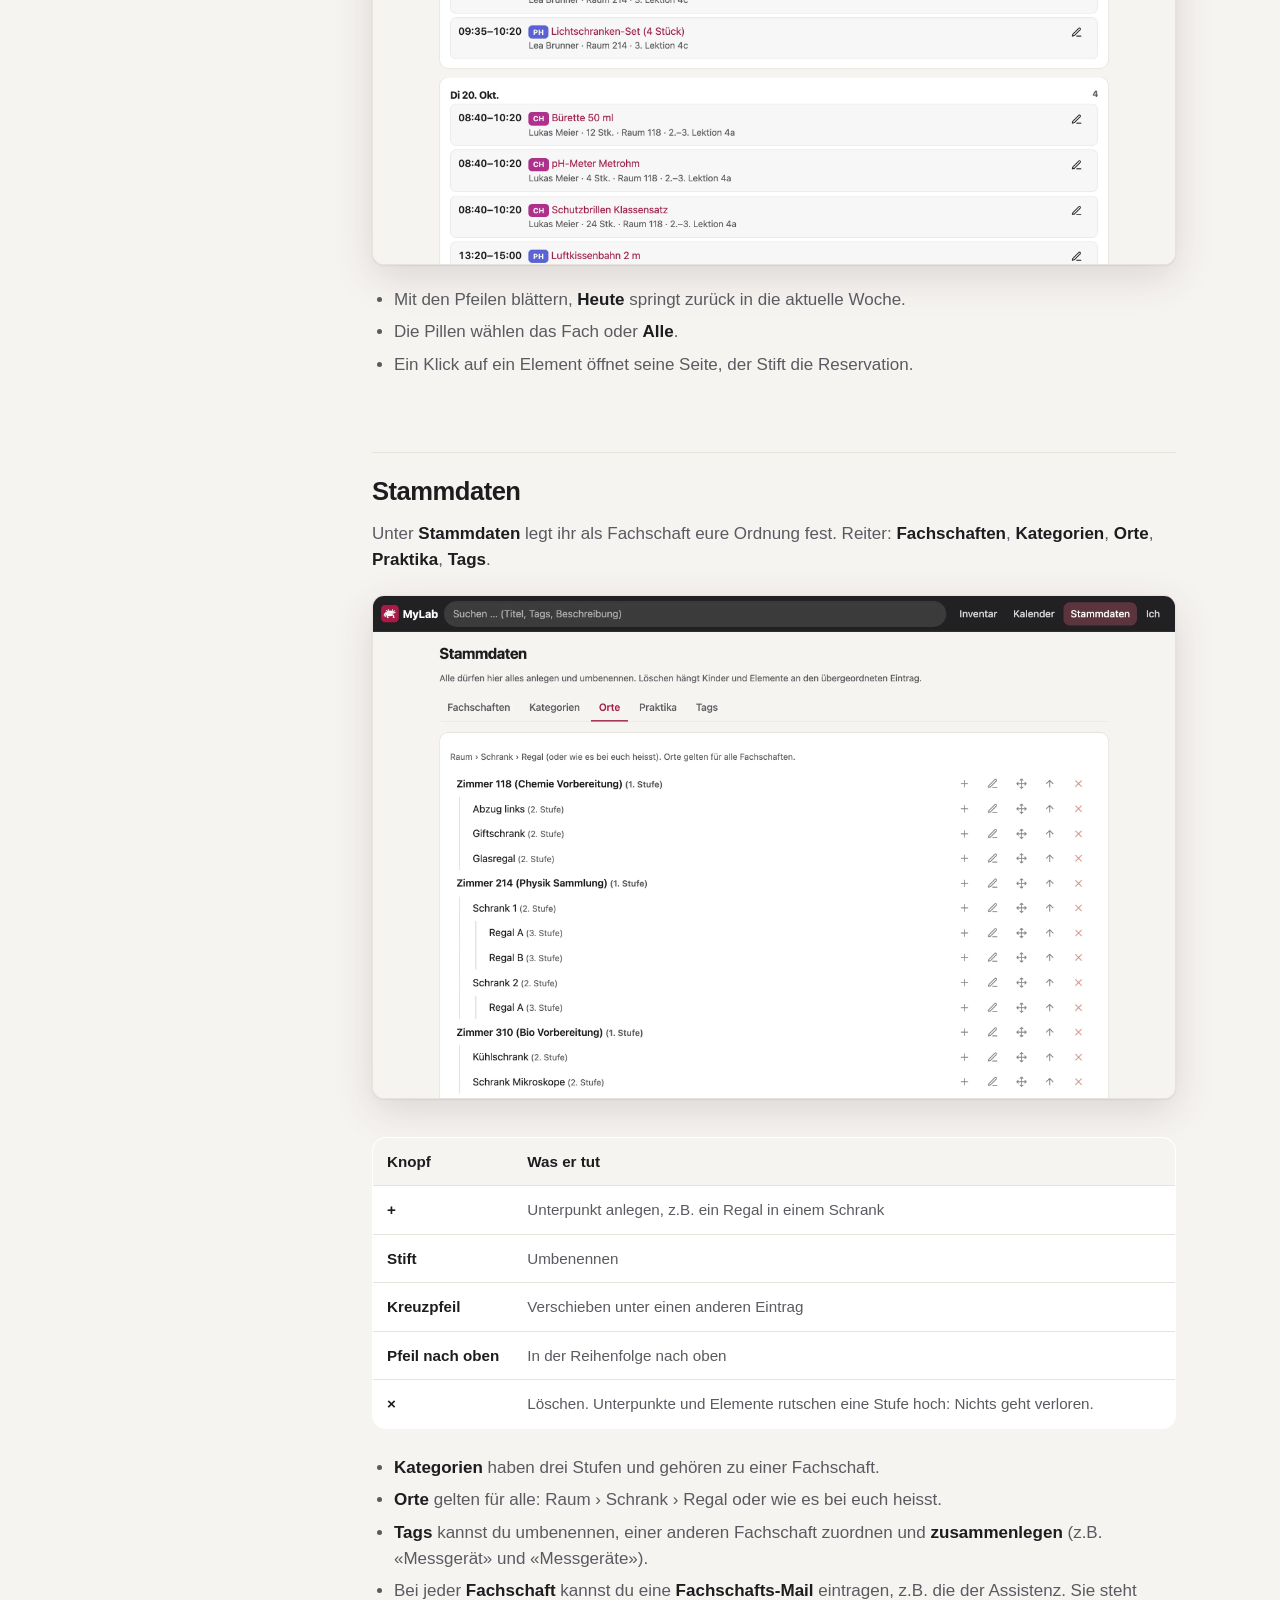
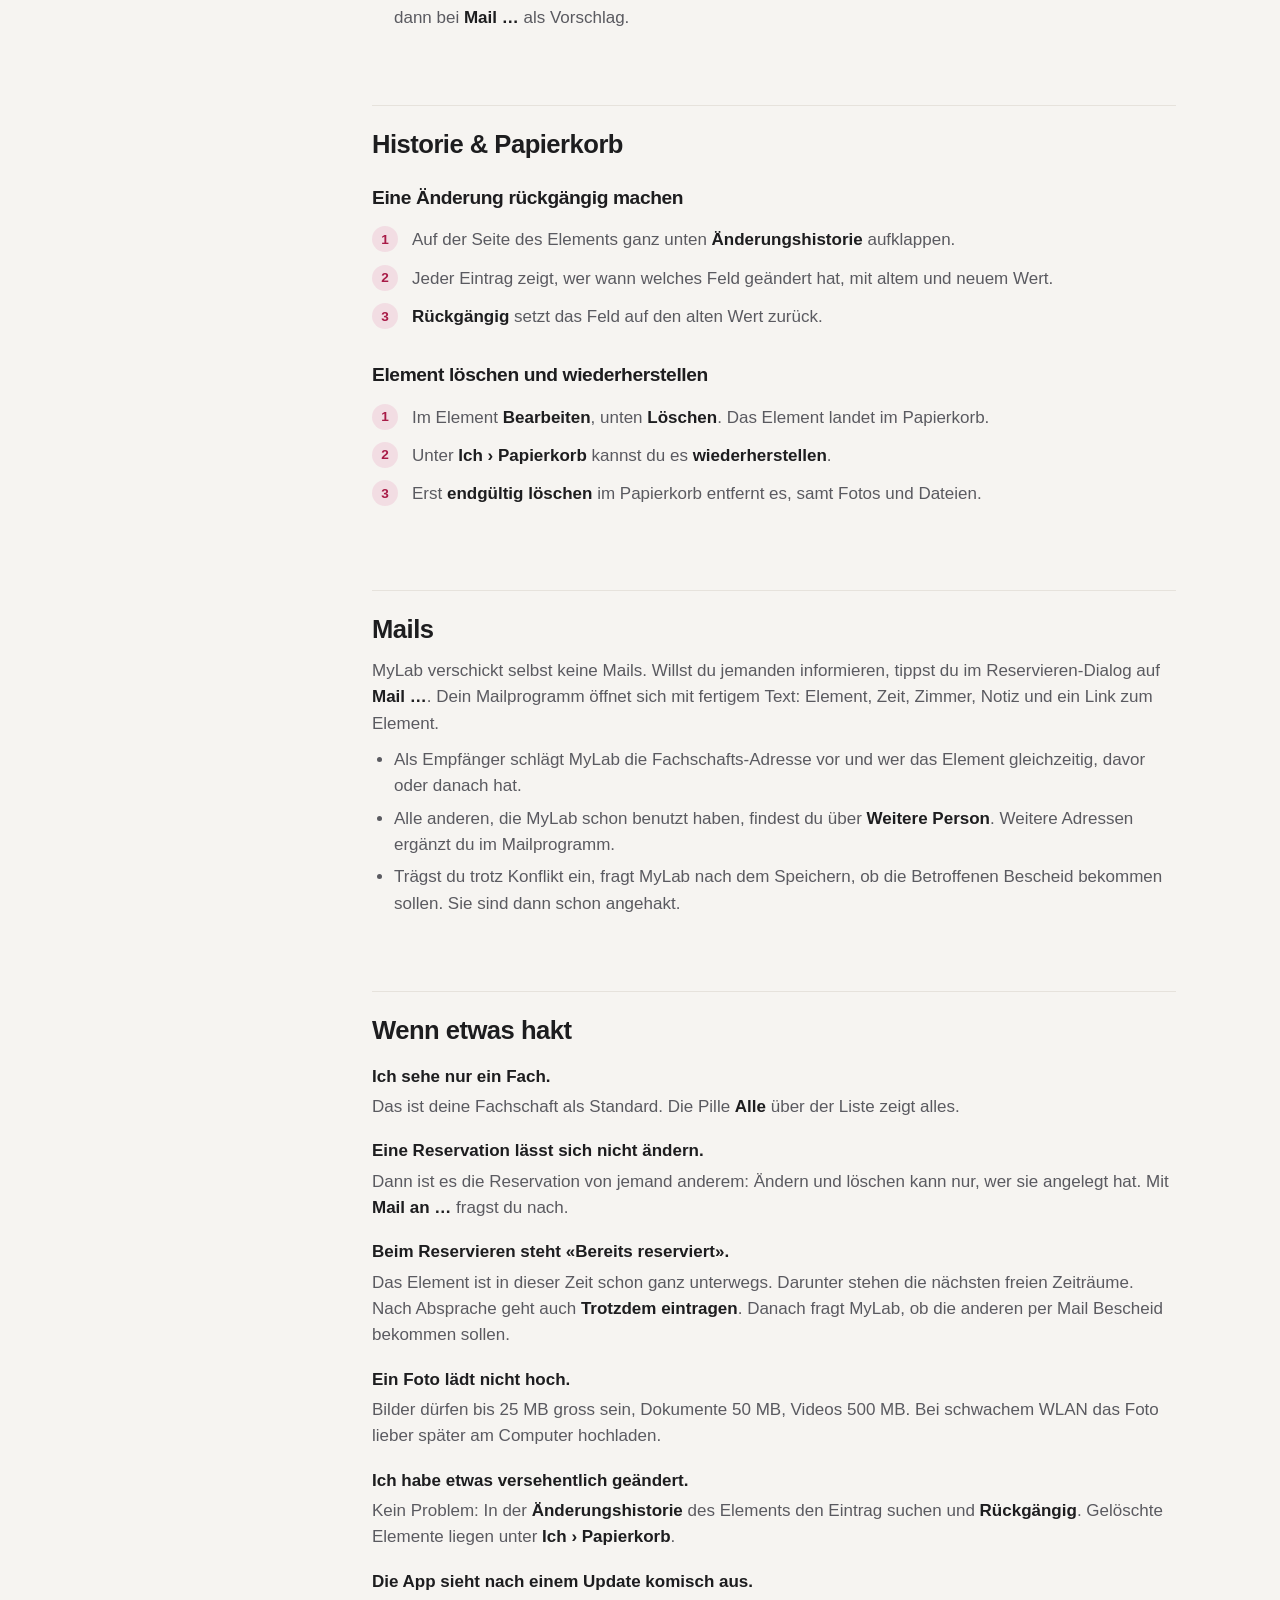
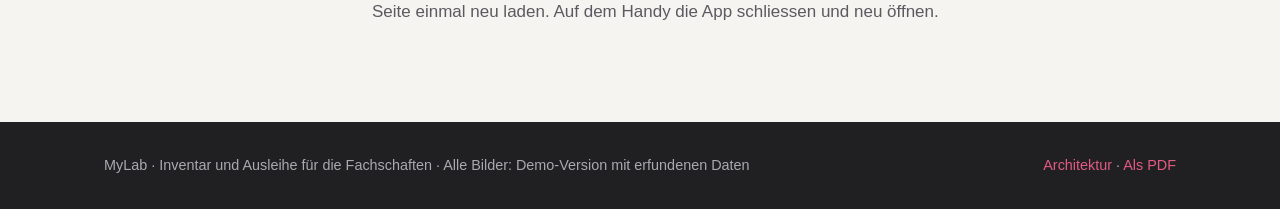
==== commit f3701c3c: "MyLab verschickt keine Mails mehr, fremde Reservationen nur ansehen; Reservieren ohne Lektion als Sc" ====
--- a/anleitung.html
+++ b/anleitung.html
@@ -170,7 +170,7 @@
         <figure class="fenster"><img src="img/ich.webp" width="2560" height="1600" loading="lazy" alt="Seite Ich mit den eigenen Reservationen"></figure>
         <ul>
           <li><b>Deine Reservation:</b> Zeit, Stückzahl, Raum oder Notiz ändern und <b>Speichern</b> oder <b>Löschen</b>.</li>
-          <li><b>Reservation einer Kollegin:</b> Ändern geht, z.B. nach Absprache eine andere Lektion. Sie bekommt sofort eine Mail. <b>Löschen kann nur, wer reserviert hat.</b></li>
+          <li><b>Reservation einer Kollegin:</b> nur ansehen. <b>Ändern und löschen kann nur, wer reserviert hat.</b> Mit <b>Mail an …</b> schreibst du ihr, z.B. um eine andere Lektion abzusprechen.</li>
         </ul>
         <p class="tipp"><b>Früher zurückgebracht?</b> Dann deine Reservation kürzen oder löschen: So sehen alle, dass es wieder frei ist.</p>
       </section>
@@ -206,7 +206,7 @@
           <li><b>Kategorien</b> haben drei Stufen und gehören zu einer Fachschaft.</li>
           <li><b>Orte</b> gelten für alle: Raum › Schrank › Regal oder wie es bei euch heisst.</li>
           <li><b>Tags</b> kannst du umbenennen, einer anderen Fachschaft zuordnen und <b>zusammenlegen</b> (z.B. «Messgerät» und «Messgeräte»).</li>
-          <li>Bei jeder <b>Fachschaft</b> kannst du eine <b>Fachschafts-Mail</b> eintragen: Sie bekommt bei Reservationen eine Kopie.</li>
+          <li>Bei jeder <b>Fachschaft</b> kannst du eine <b>Fachschafts-Mail</b> eintragen, z.B. die der Assistenz. Sie steht dann bei <b>Mail …</b> als Vorschlag.</li>
         </ul>
       </section>
 
@@ -230,10 +230,11 @@
       <!-- Mails -->
       <section id="mails">
         <h2>Mails</h2>
-        <p>MyLab schickt Mails, damit niemand vor einem leeren Schrank steht:</p>
-        <ul>
-          <li>Beim <b>Anlegen, Verschieben oder Löschen</b> einer Reservation an die Kolleg:innen, die das Element direkt davor, danach oder gleichzeitig haben, und an die Fachschafts-Adresse.</li>
-          <li>Ändert jemand anderes eine Reservation, bekommt die Person, der sie gehört, eine Mail mit der neuen und der alten Zeit.</li>
+        <p>MyLab verschickt selbst keine Mails. Willst du jemanden informieren, tippst du im Reservieren-Dialog auf <b>Mail …</b>. Dein Mailprogramm öffnet sich mit fertigem Text: Element, Zeit, Zimmer, Notiz und ein Link zum Element.</p>
+        <ul>
+          <li>Als Empfänger schlägt MyLab die Fachschafts-Adresse vor und wer das Element gleichzeitig, davor oder danach hat.</li>
+          <li>Alle anderen, die MyLab schon benutzt haben, findest du über <b>Weitere Person</b>. Weitere Adressen ergänzt du im Mailprogramm.</li>
+          <li>Trägst du trotz Konflikt ein, fragt MyLab nach dem Speichern, ob die Betroffenen Bescheid bekommen sollen. Sie sind dann schon angehakt.</li>
         </ul>
       </section>
 
@@ -243,10 +244,10 @@
         <dl class="faq">
           <dt>Ich sehe nur ein Fach.</dt>
           <dd>Das ist deine Fachschaft als Standard. Die Pille <b>Alle</b> über der Liste zeigt alles.</dd>
-          <dt>Der Knopf «Löschen» fehlt bei einer Reservation.</dt>
-          <dd>Dann ist es die Reservation von jemand anderem: Löschen kann nur, wer sie angelegt hat. Ändern geht, die Person bekommt eine Mail.</dd>
+          <dt>Eine Reservation lässt sich nicht ändern.</dt>
+          <dd>Dann ist es die Reservation von jemand anderem: Ändern und löschen kann nur, wer sie angelegt hat. Mit <b>Mail an …</b> fragst du nach.</dd>
           <dt>Beim Reservieren steht «Bereits reserviert».</dt>
-          <dd>Das Element ist in dieser Zeit schon ganz unterwegs. Darunter stehen die nächsten freien Zeiträume. Nach Absprache geht auch <b>Trotzdem eintragen</b>.</dd>
+          <dd>Das Element ist in dieser Zeit schon ganz unterwegs. Darunter stehen die nächsten freien Zeiträume. Nach Absprache geht auch <b>Trotzdem eintragen</b>. Danach fragt MyLab, ob die anderen per Mail Bescheid bekommen sollen.</dd>
           <dt>Ein Foto lädt nicht hoch.</dt>
           <dd>Bilder dürfen bis 25 MB gross sein, Dokumente 50 MB, Videos 500 MB. Bei schwachem WLAN das Foto lieber später am Computer hochladen.</dd>
           <dt>Ich habe etwas versehentlich geändert.</dt>
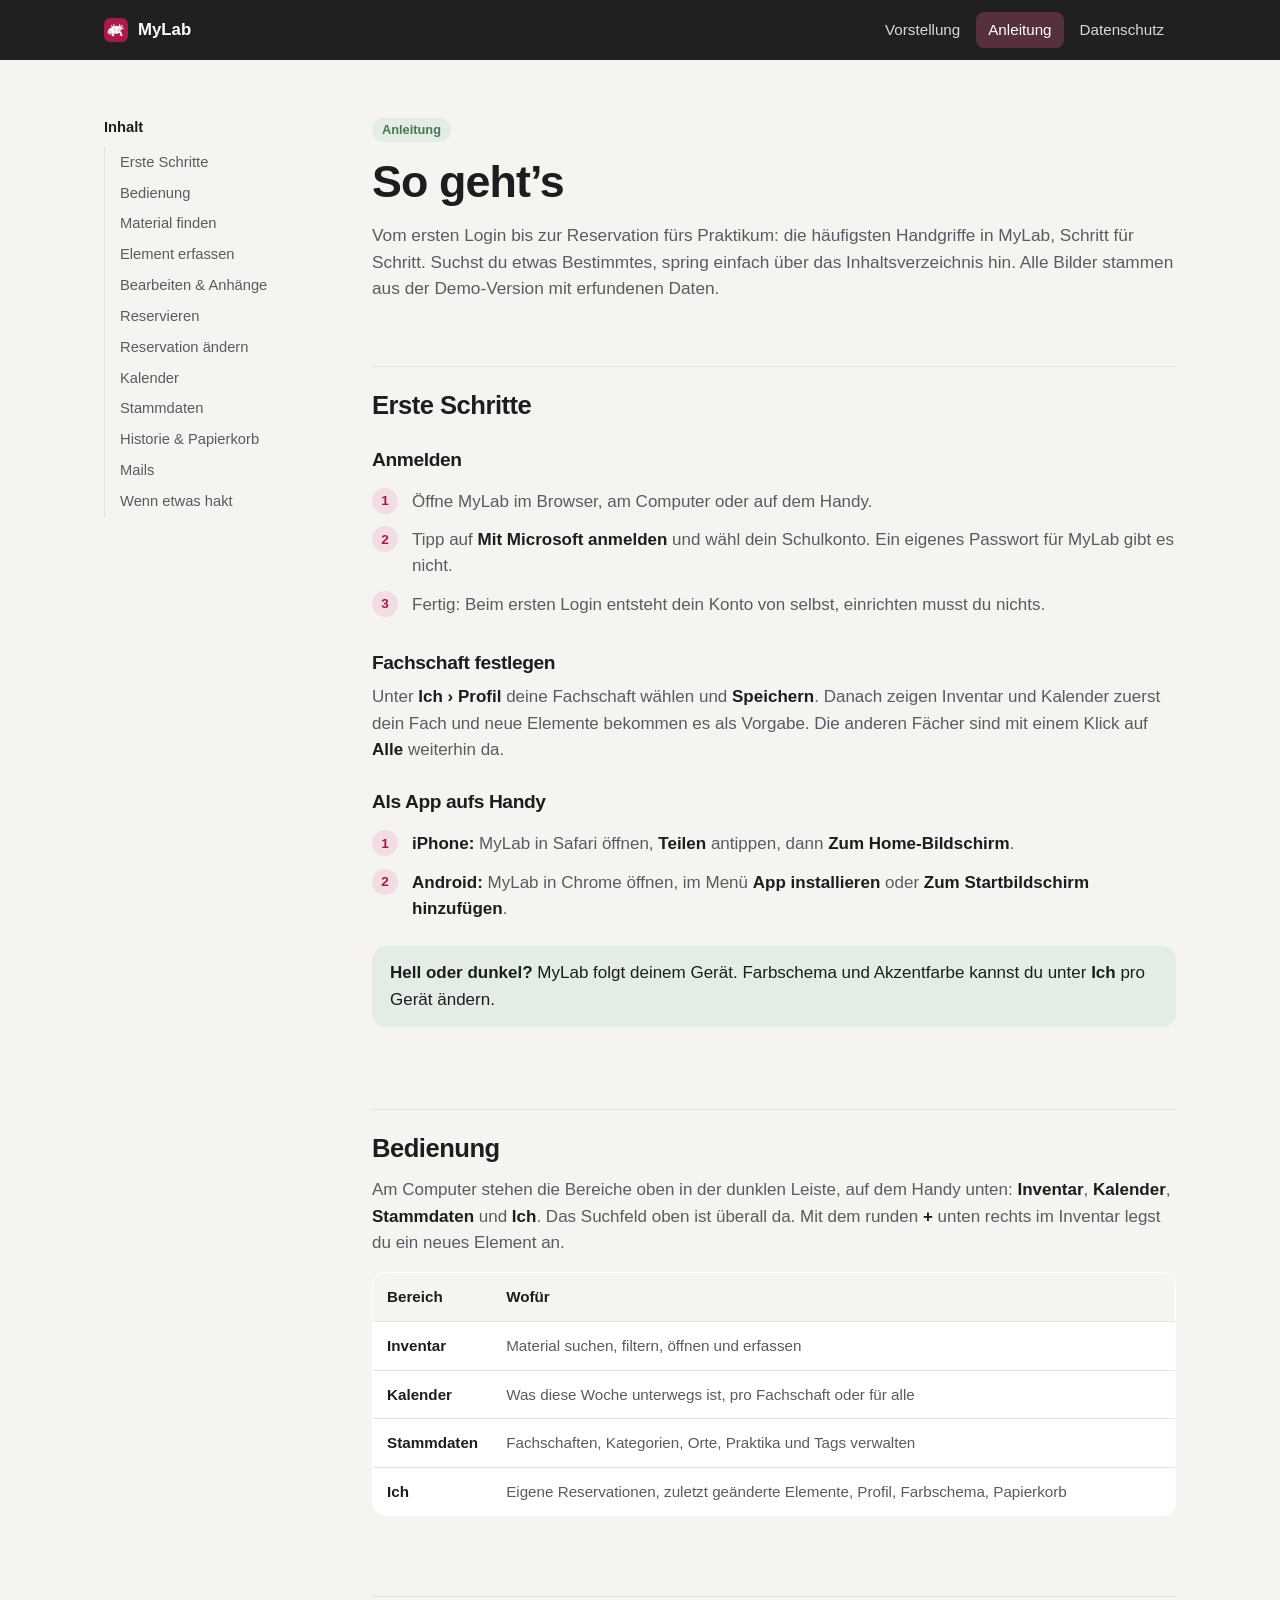
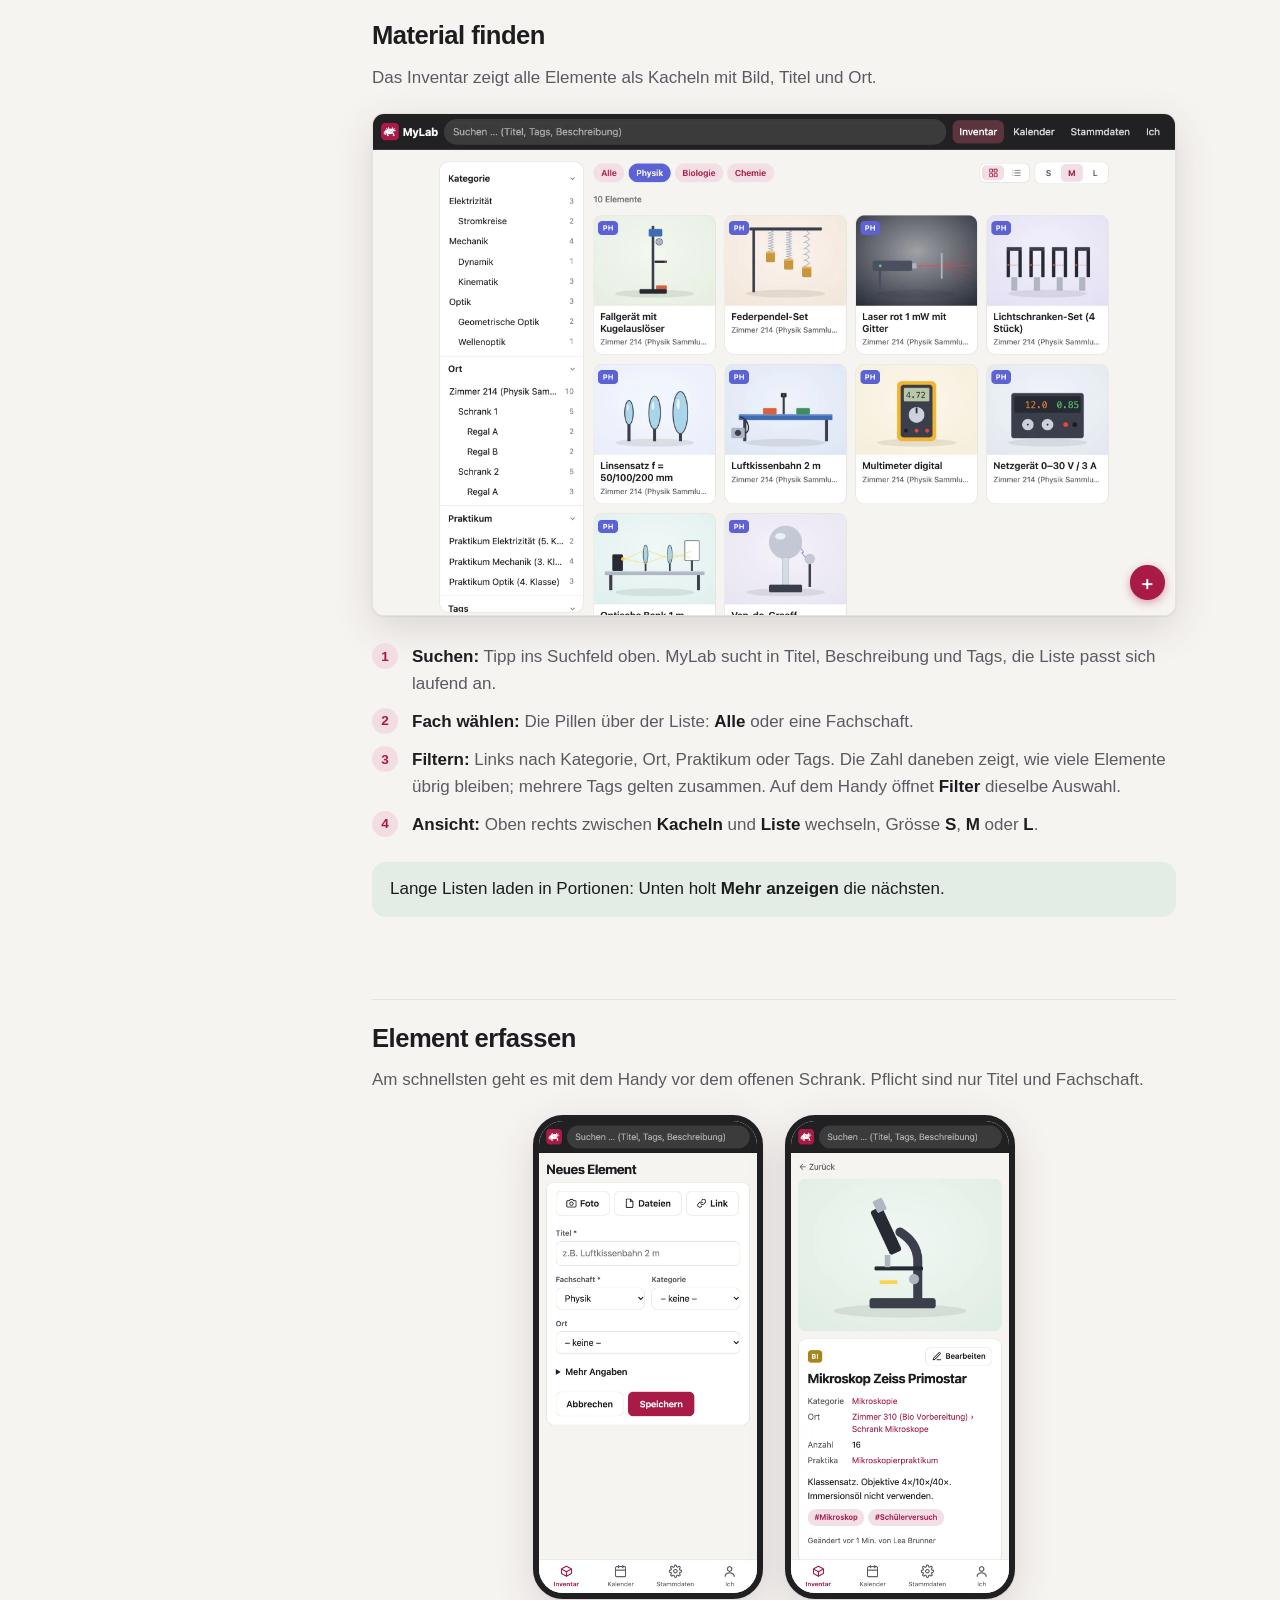
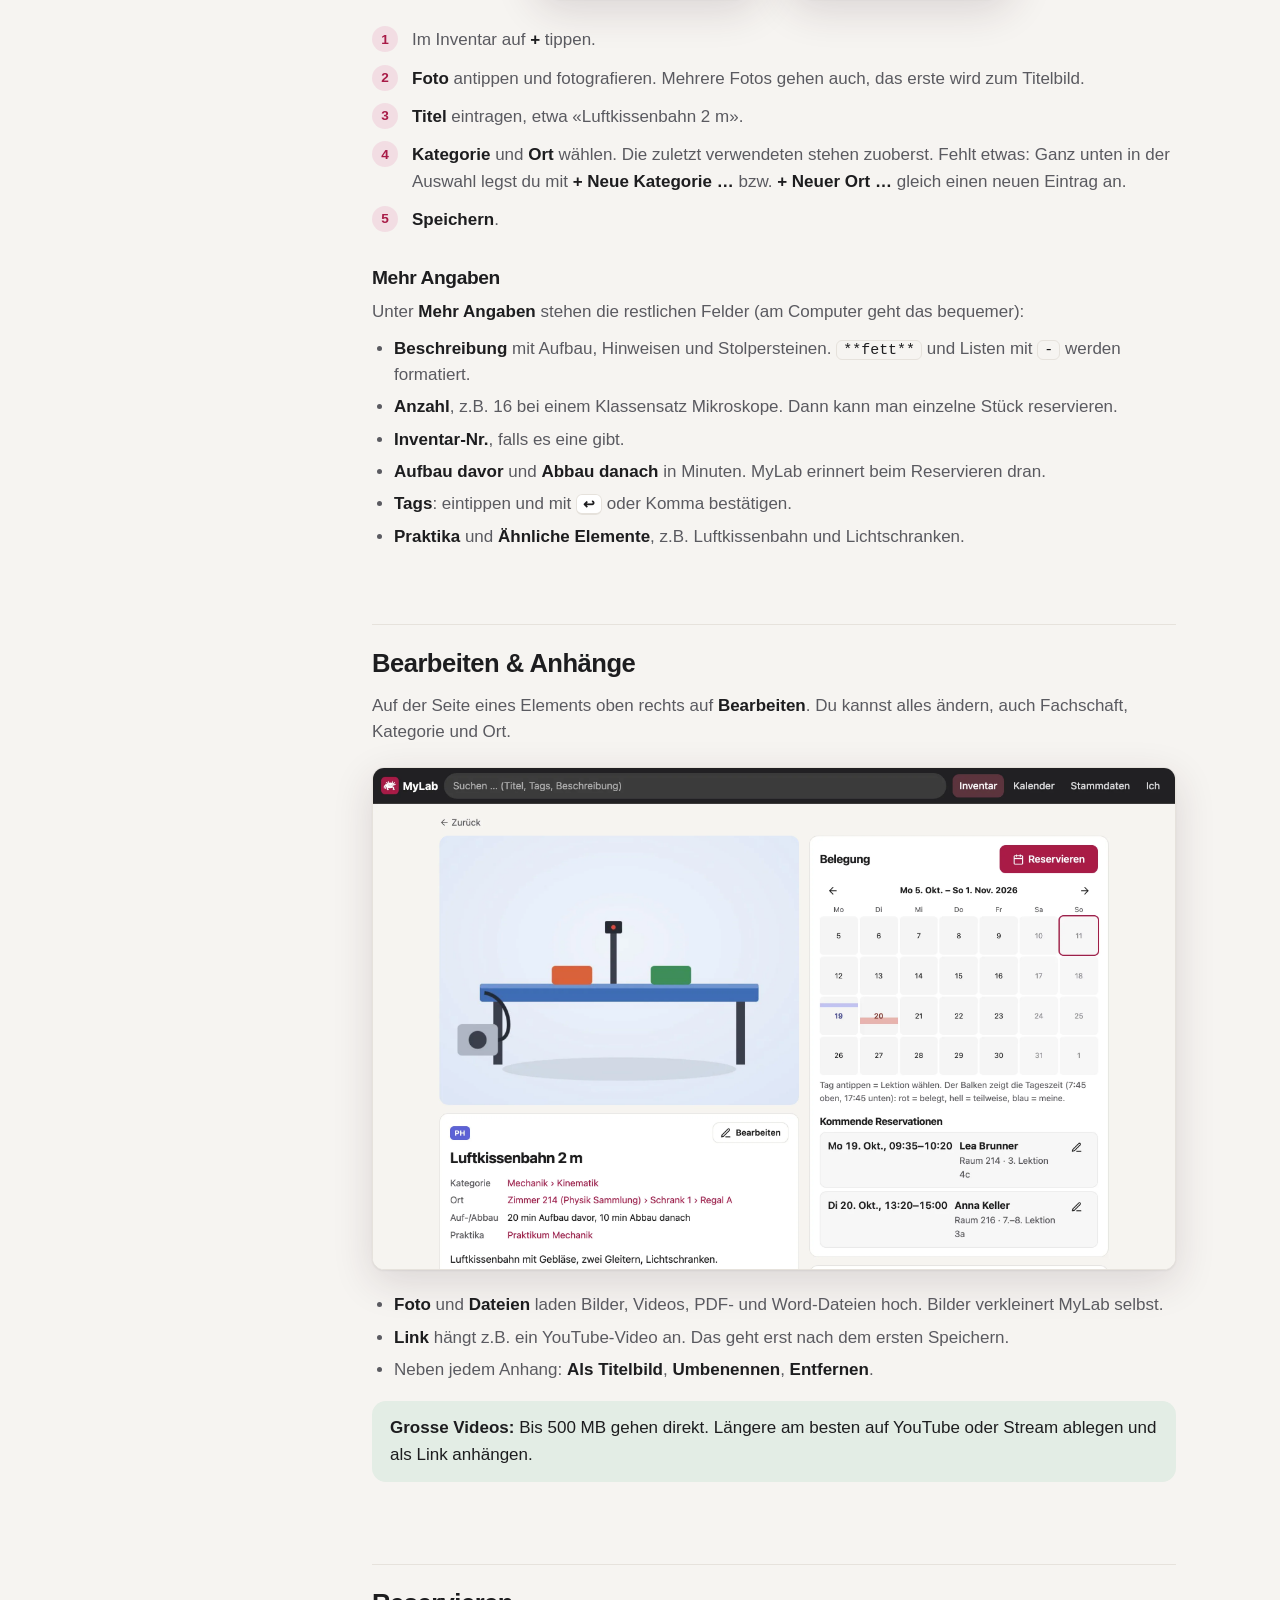
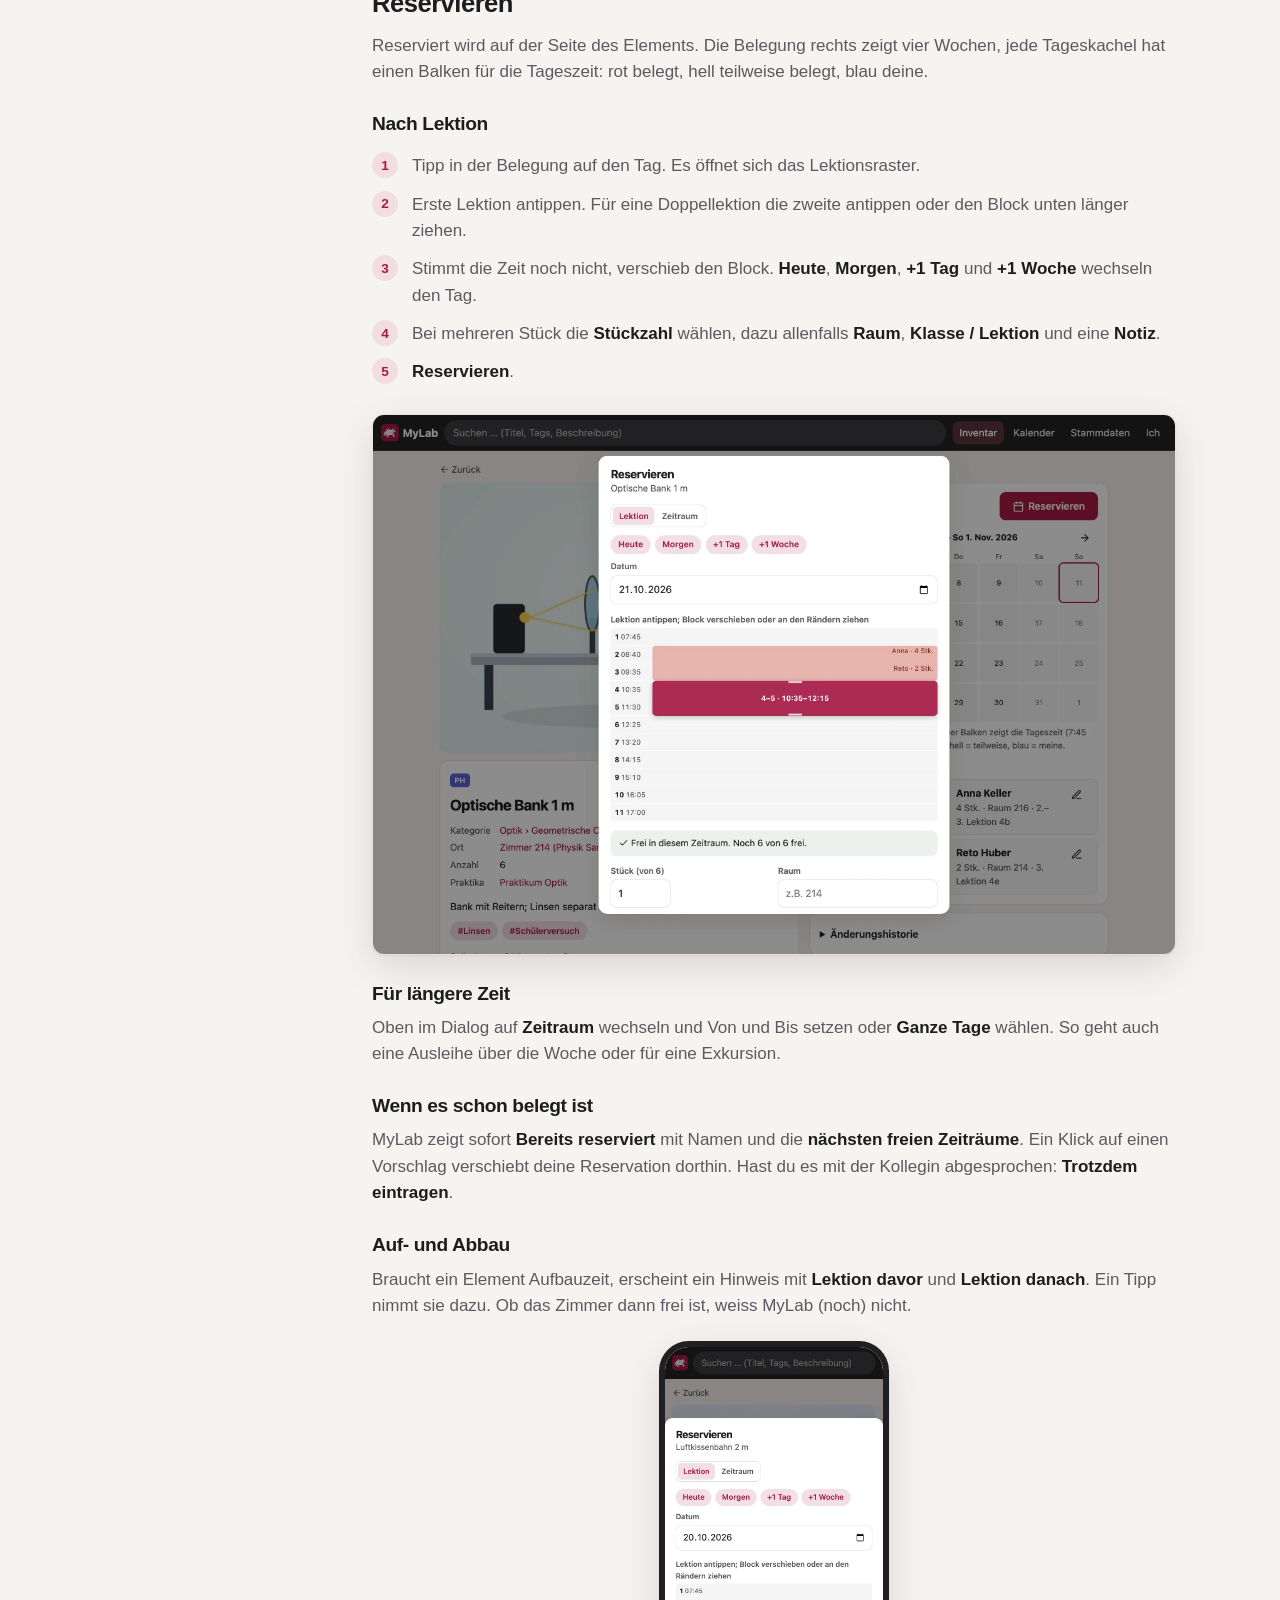
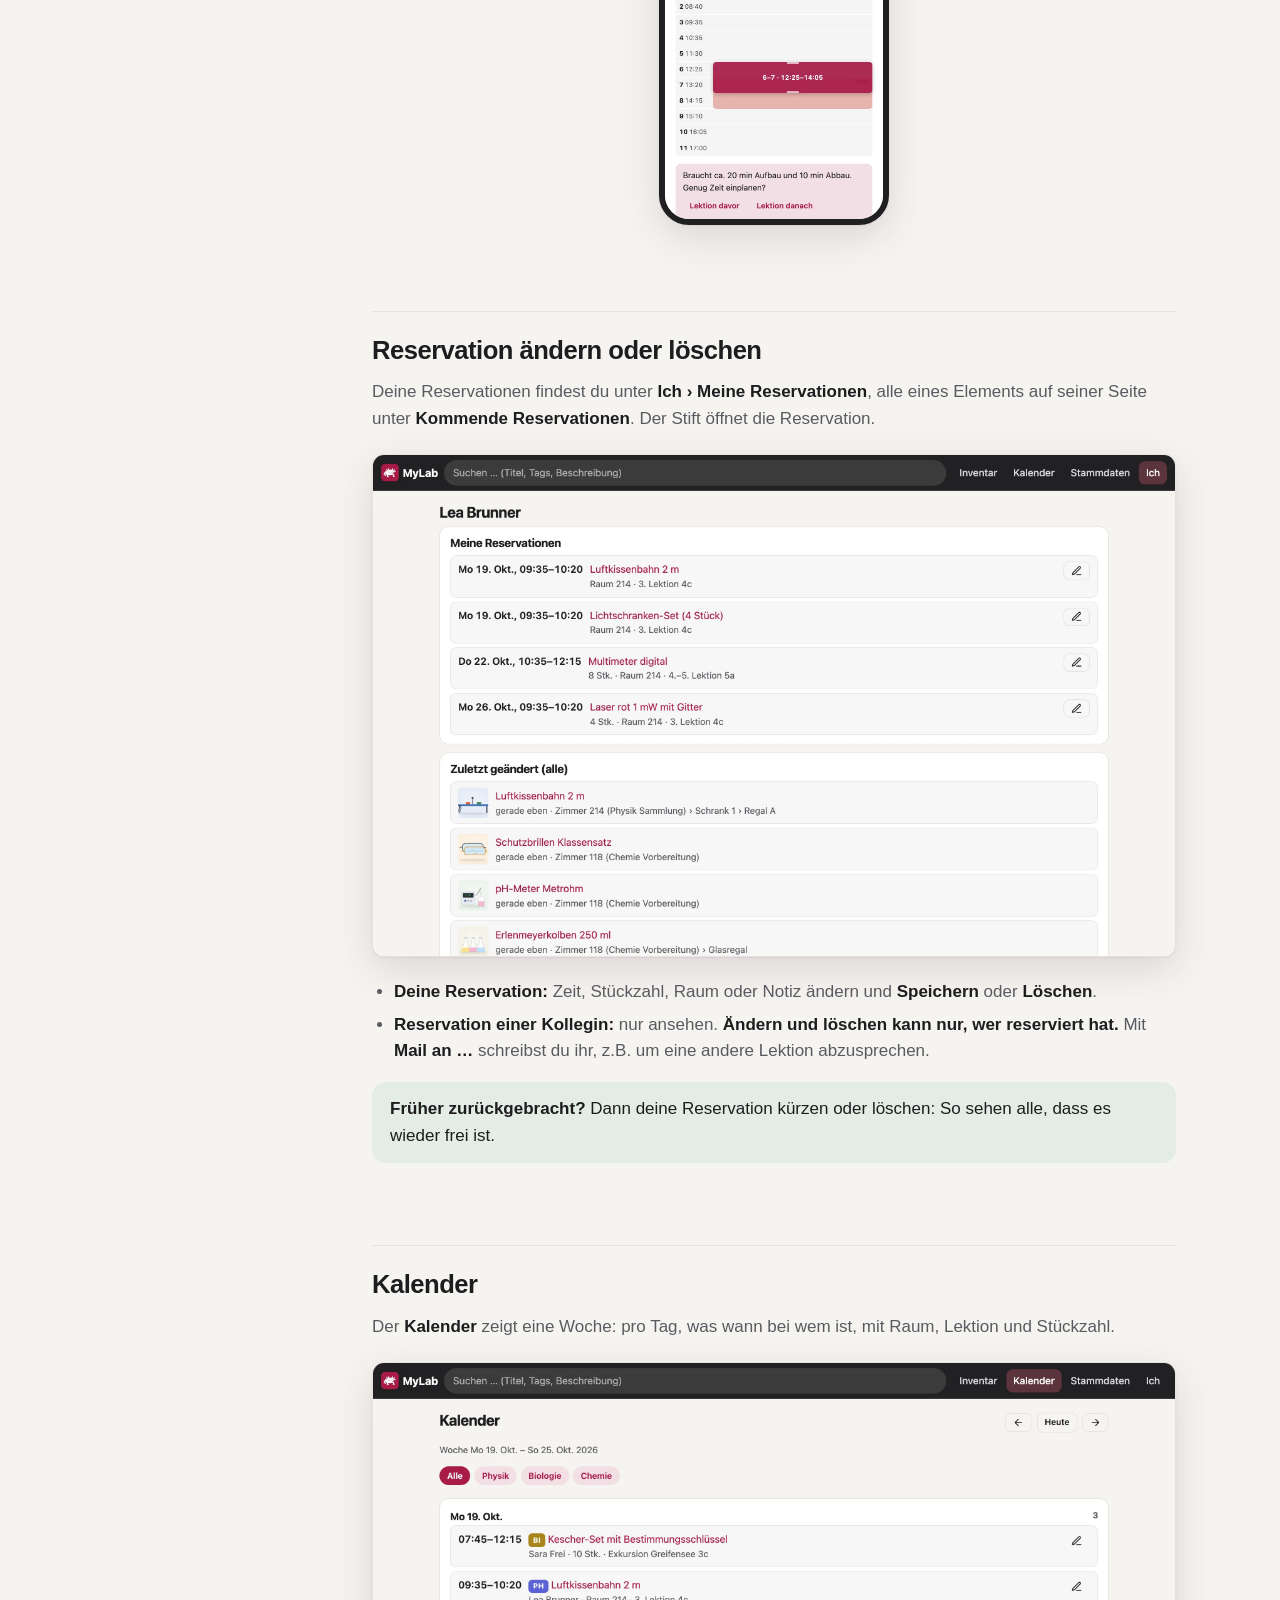
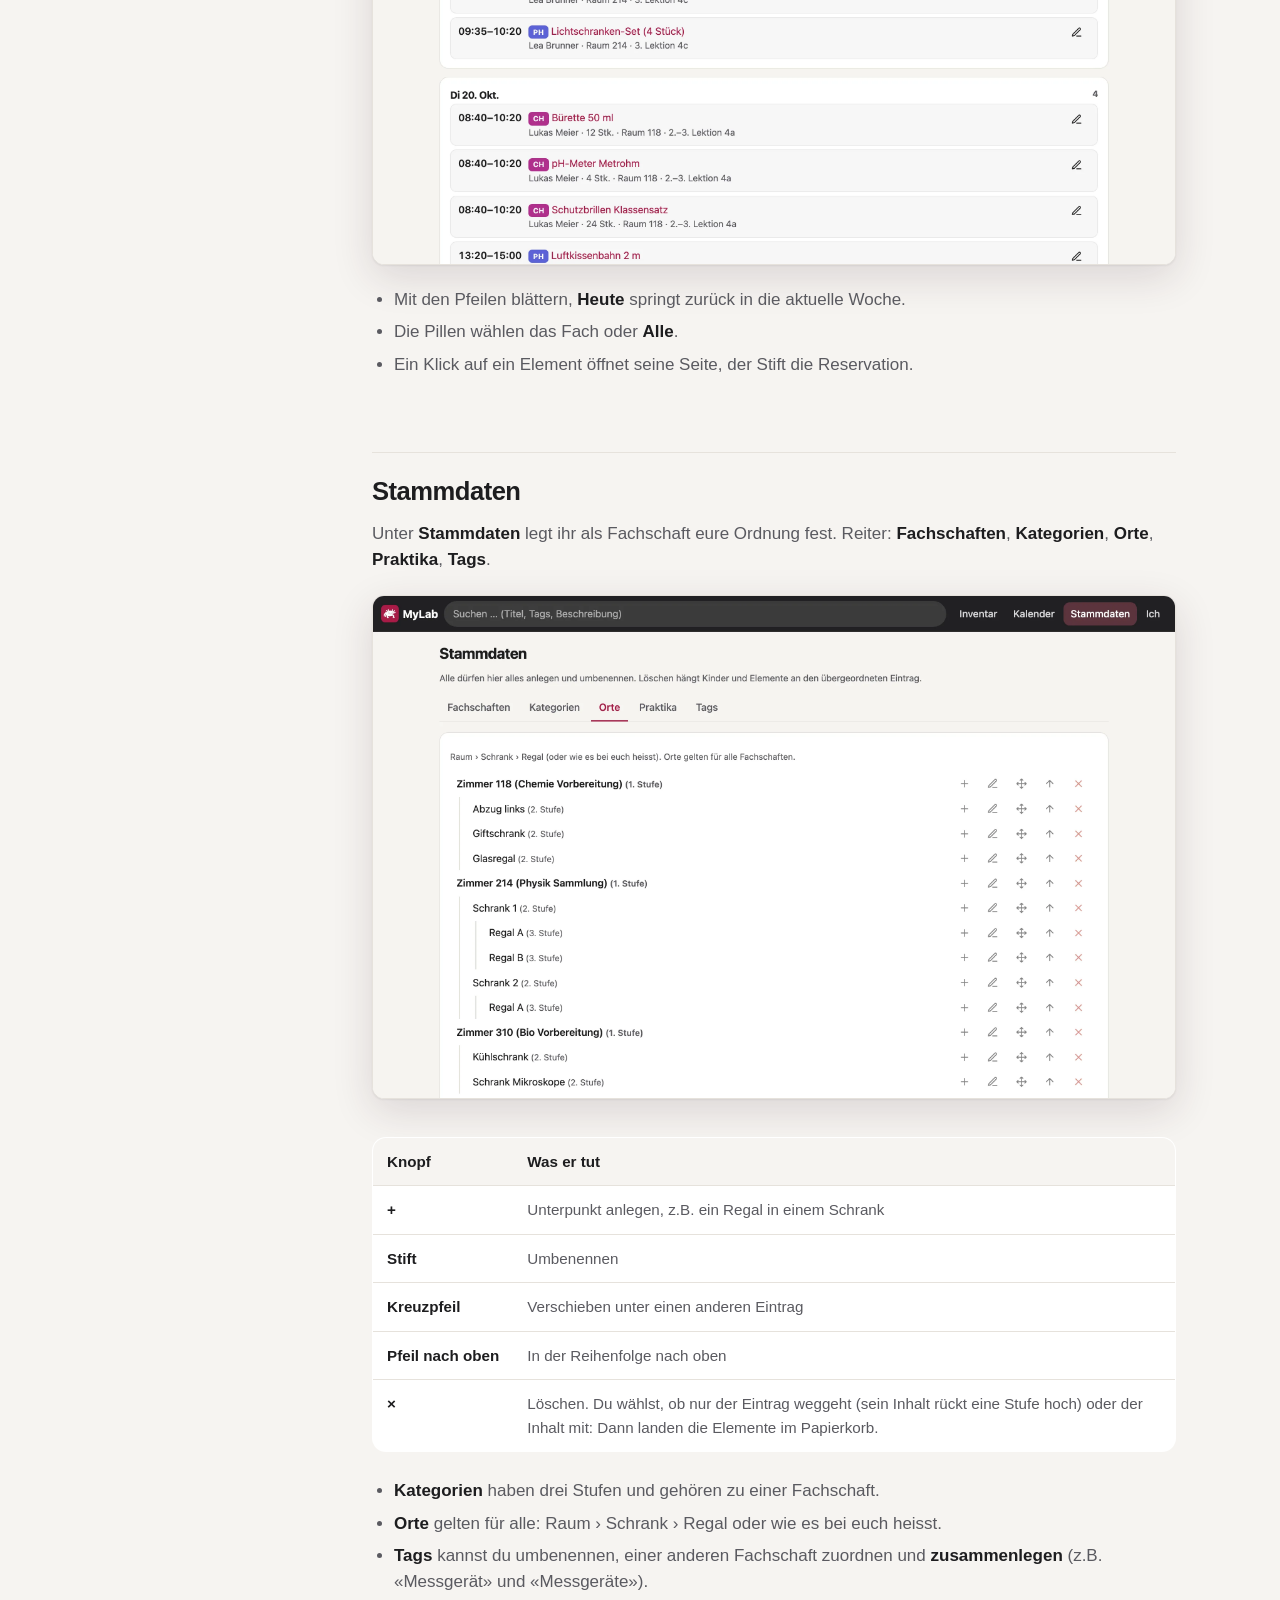
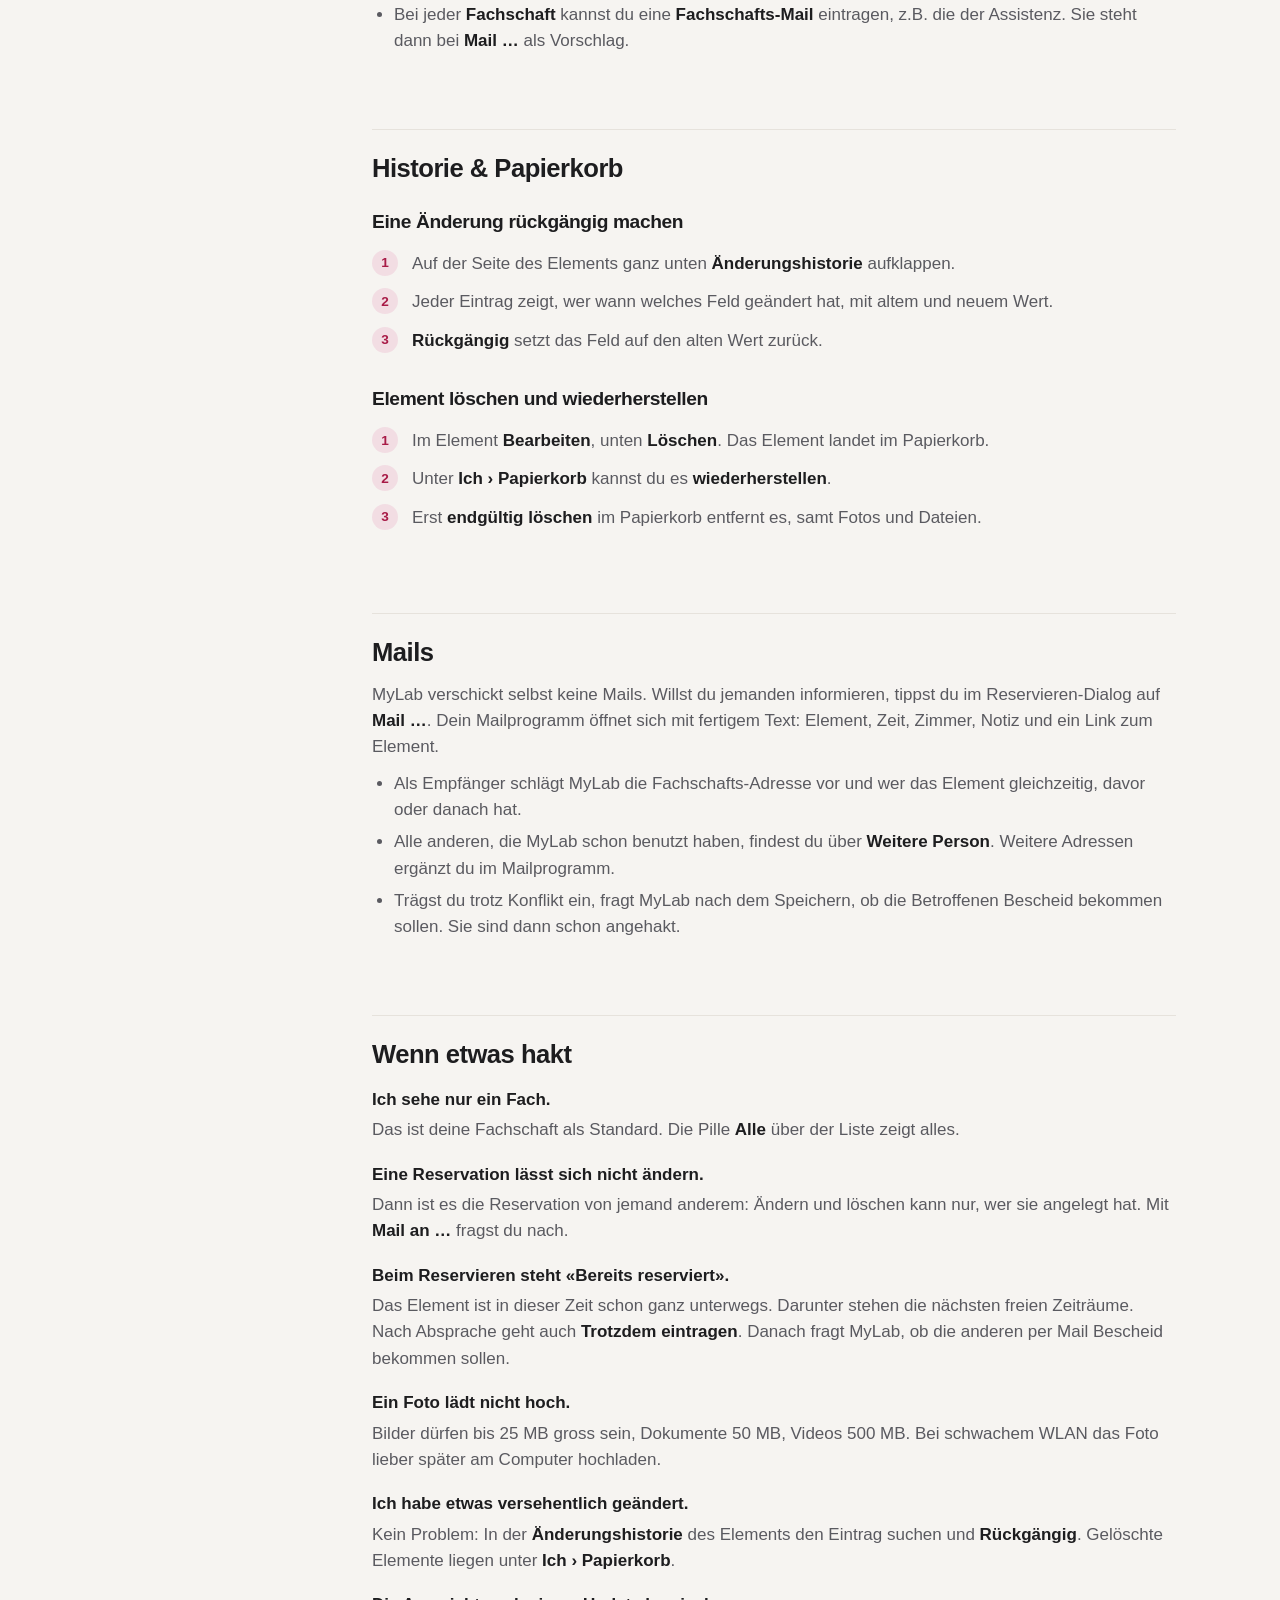
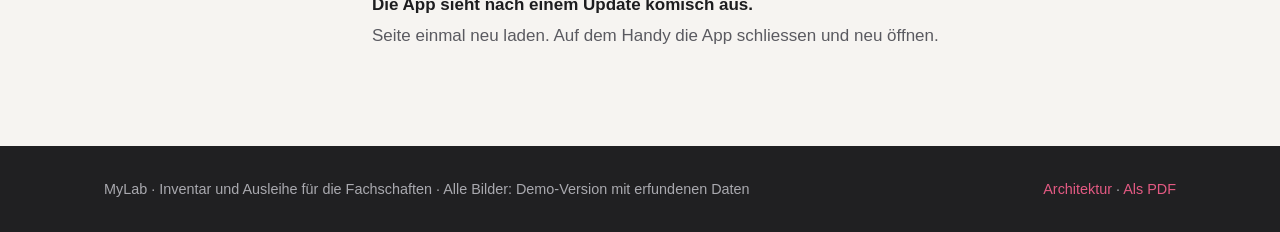
==== commit 8ff6f131: "Vorstellung schärfer formuliert: Mail, Überblick, Praktika und Tags; Löschen mit oder ohne Inhalt in" ====
--- a/anleitung.html
+++ b/anleitung.html
@@ -199,7 +199,7 @@
             <tr><td><b>Stift</b></td><td>Umbenennen</td></tr>
             <tr><td><b>Kreuzpfeil</b></td><td>Verschieben unter einen anderen Eintrag</td></tr>
             <tr><td><b>Pfeil nach oben</b></td><td>In der Reihenfolge nach oben</td></tr>
-            <tr><td><b>×</b></td><td>Löschen. Unterpunkte und Elemente rutschen eine Stufe hoch: Nichts geht verloren.</td></tr>
+            <tr><td><b>×</b></td><td>Löschen. Du wählst, ob nur der Eintrag weggeht (sein Inhalt rückt eine Stufe hoch) oder der Inhalt mit: Dann landen die Elemente im Papierkorb.</td></tr>
           </table>
         </div>
         <ul>
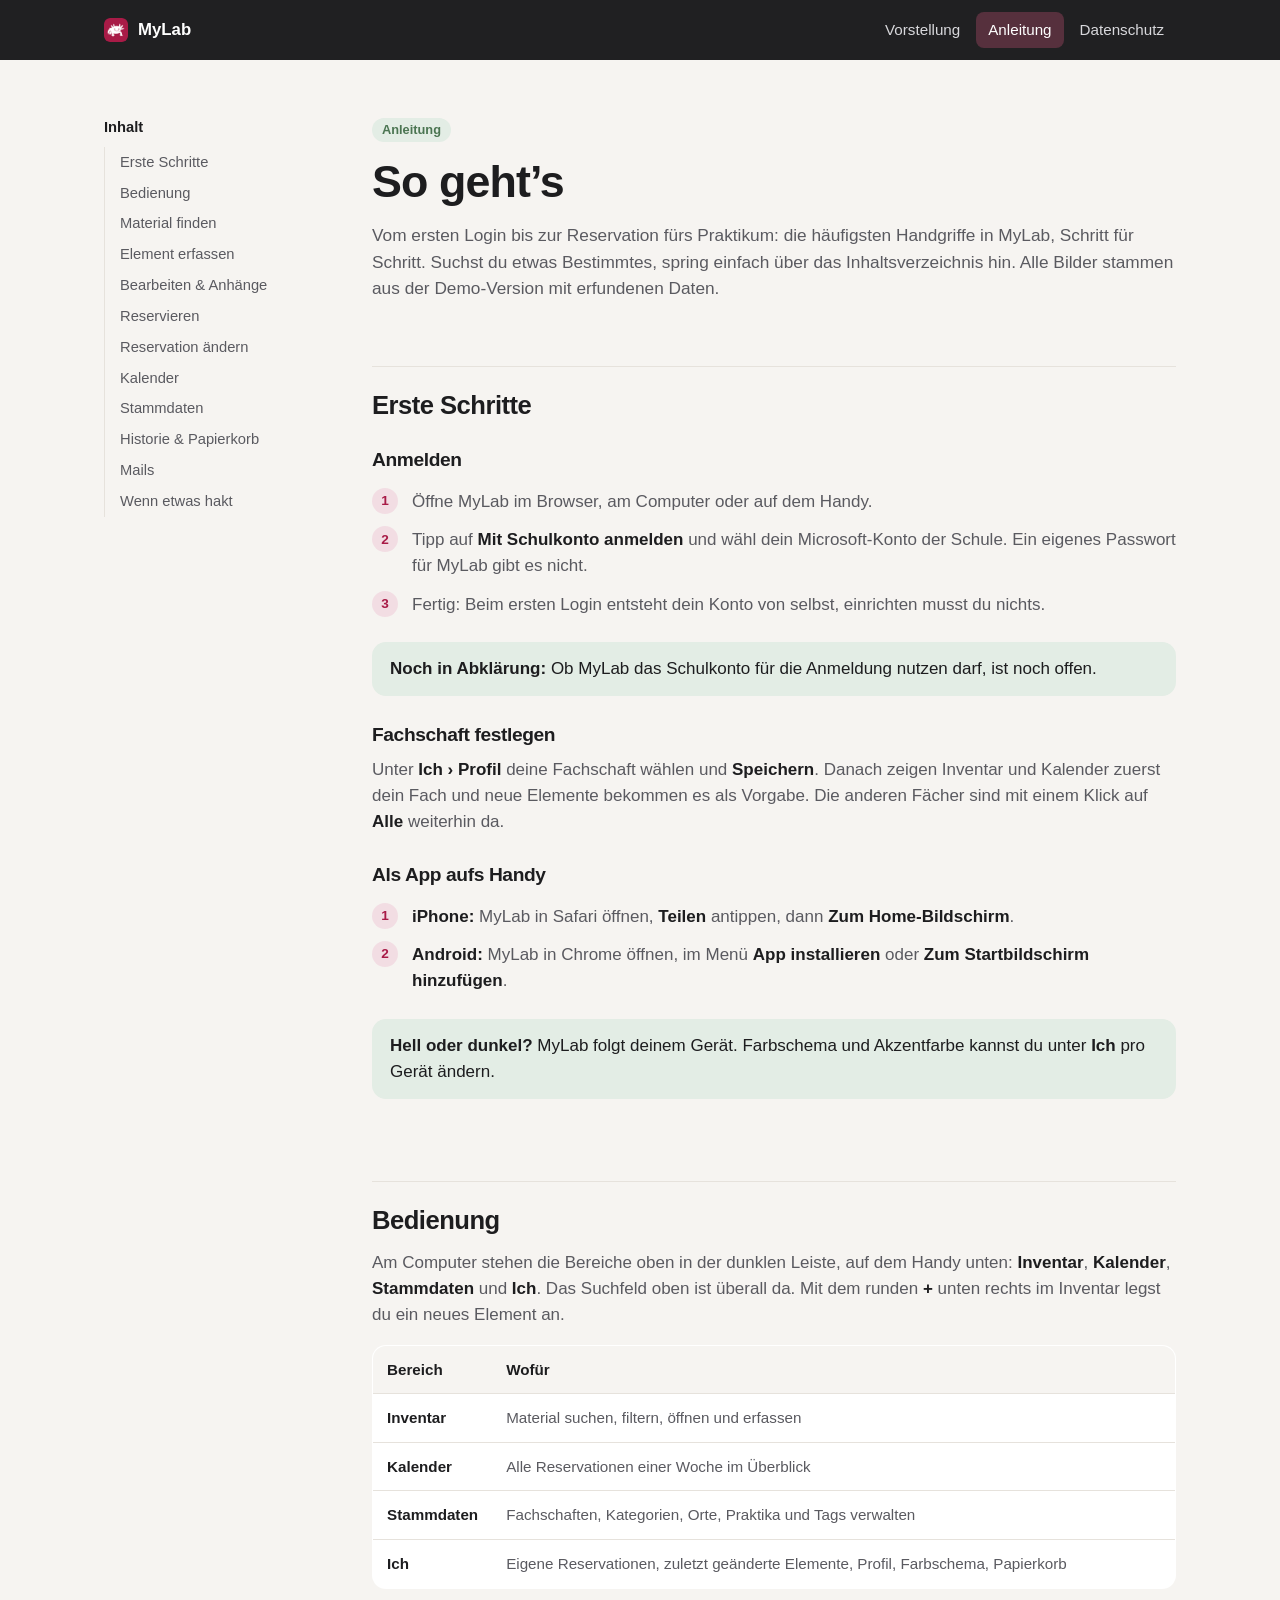
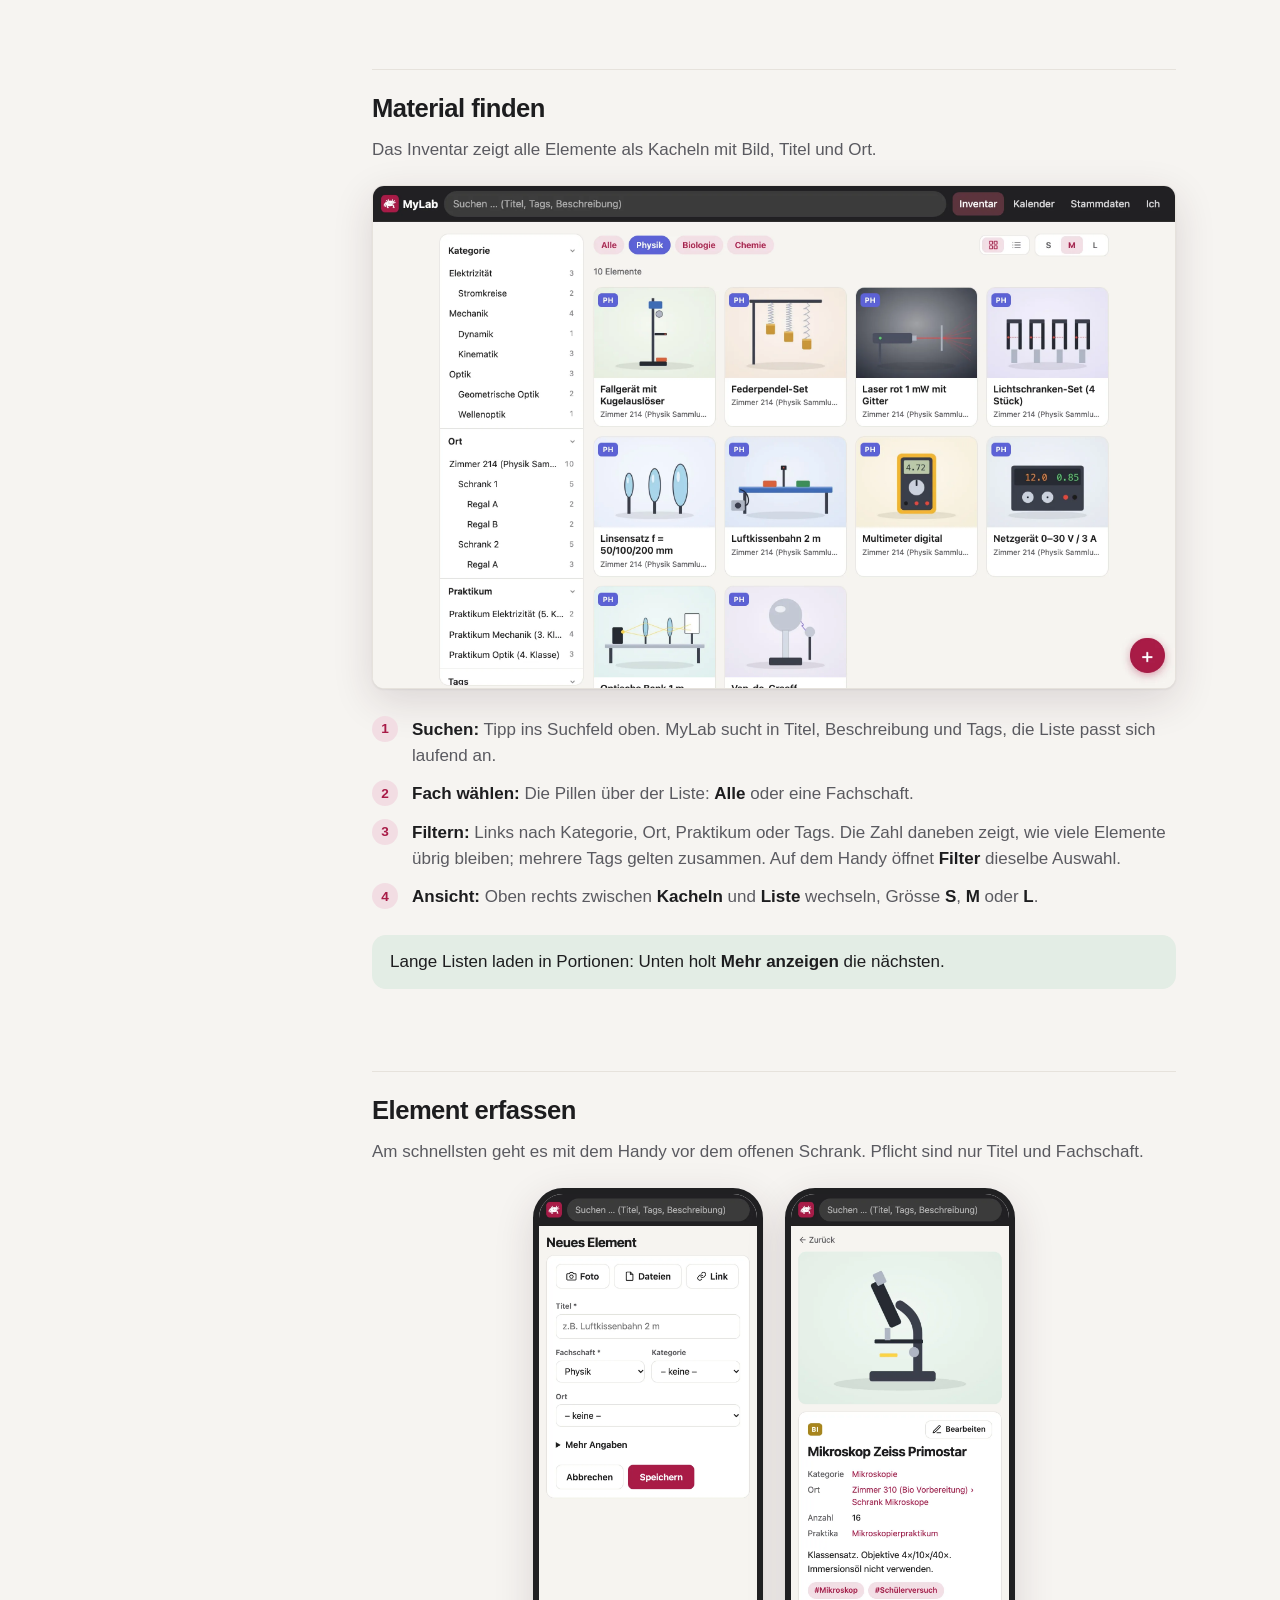
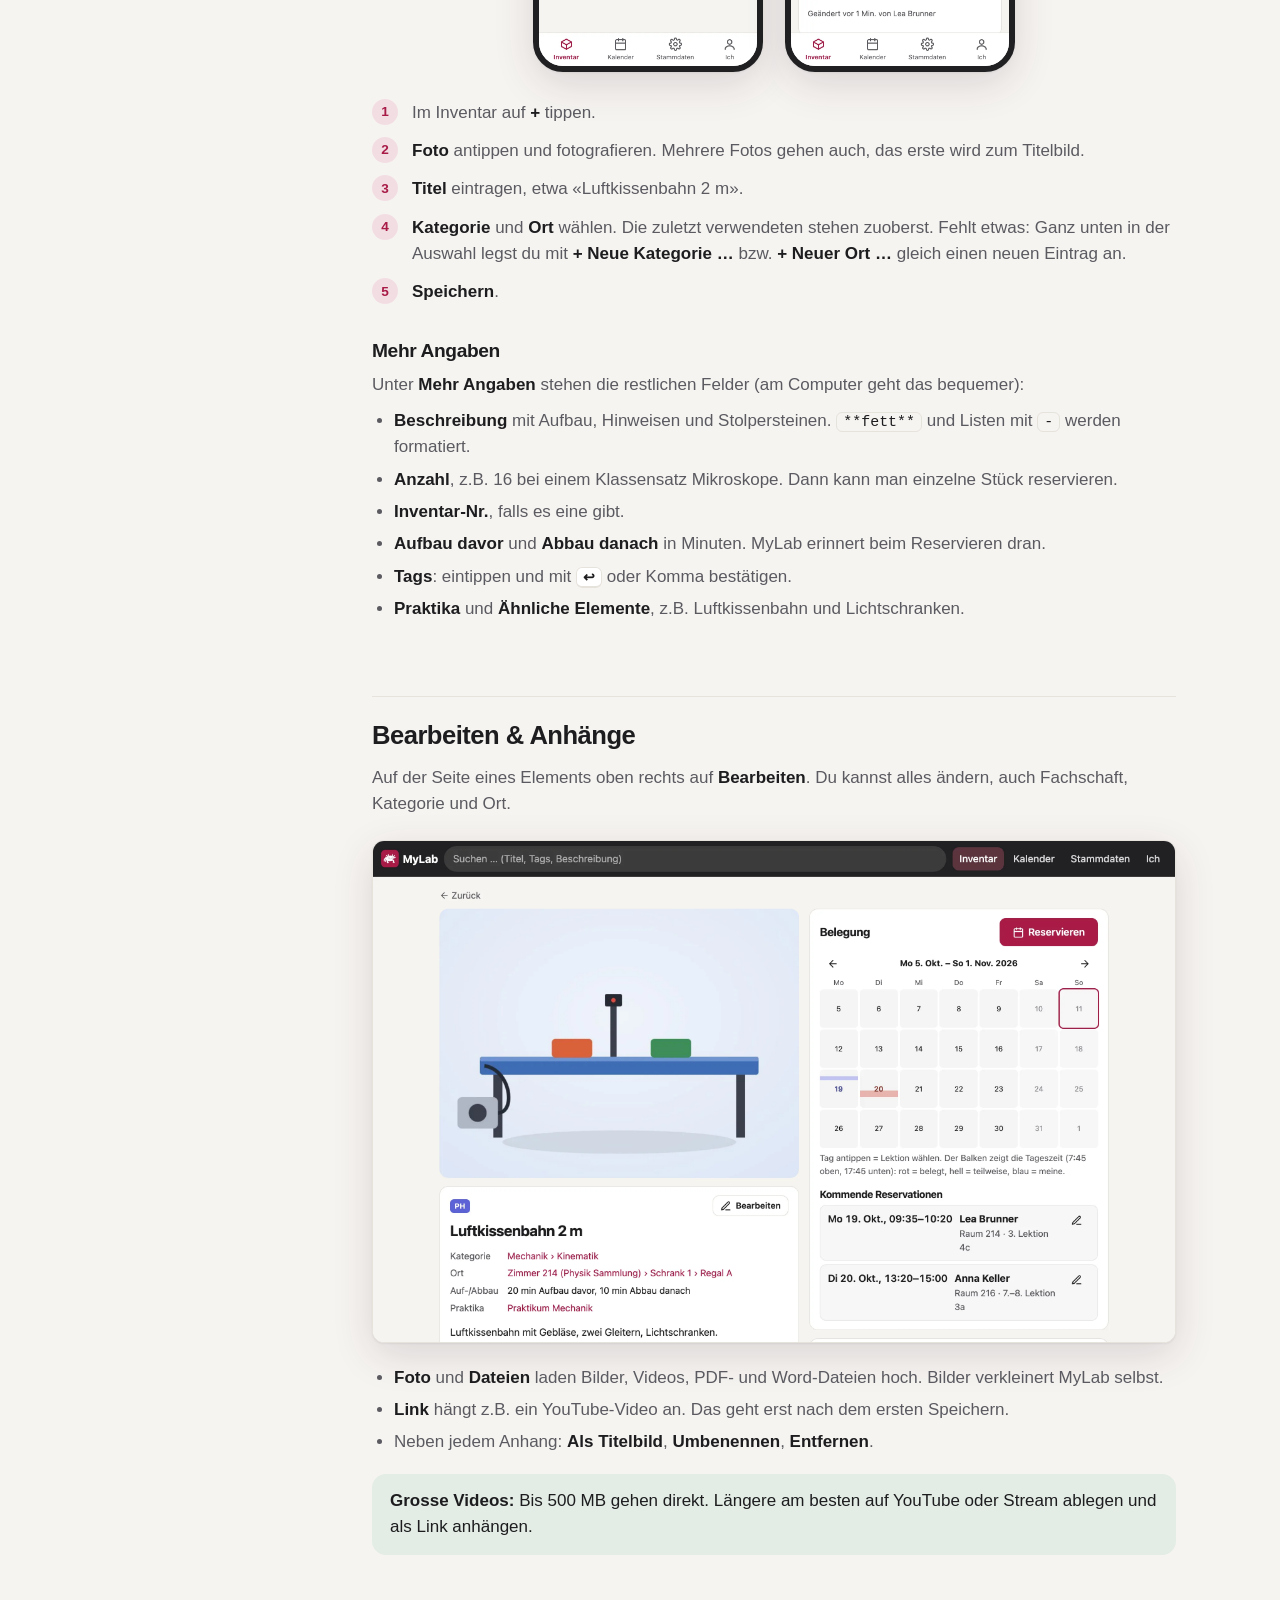
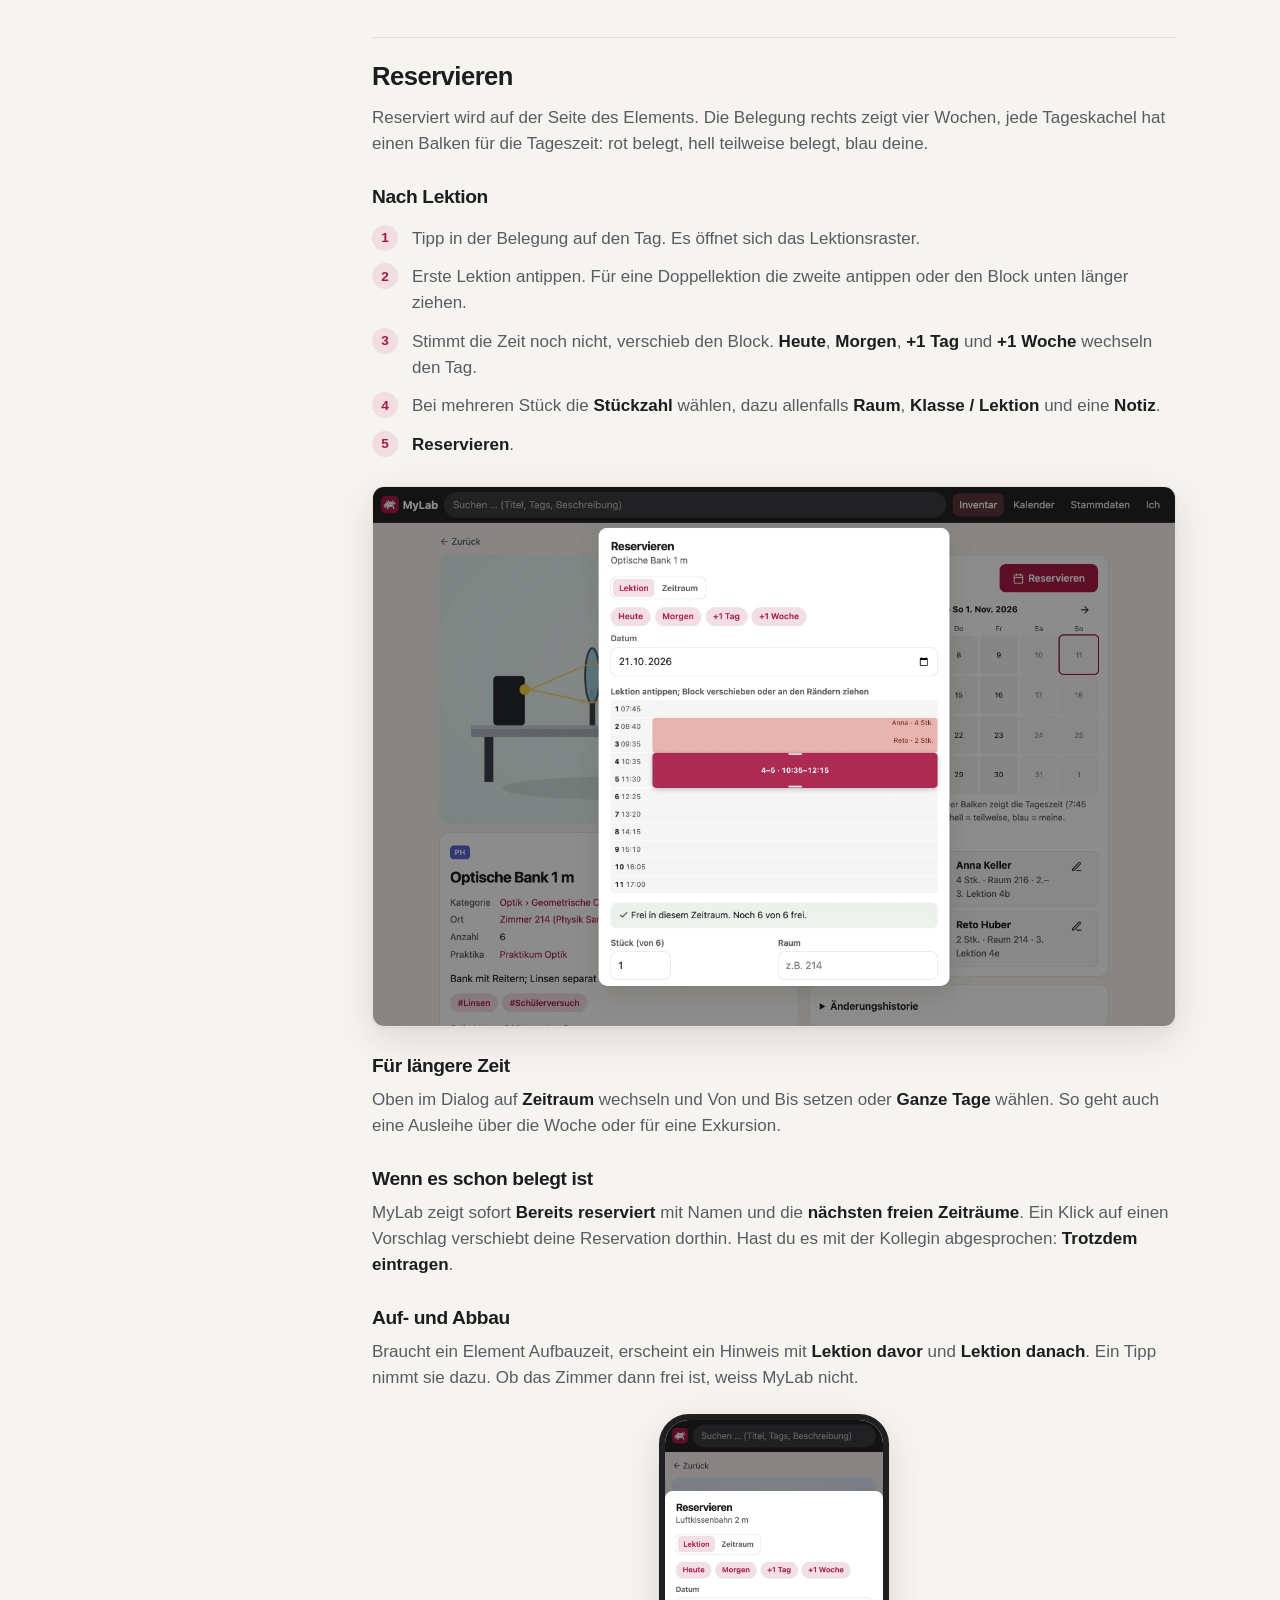
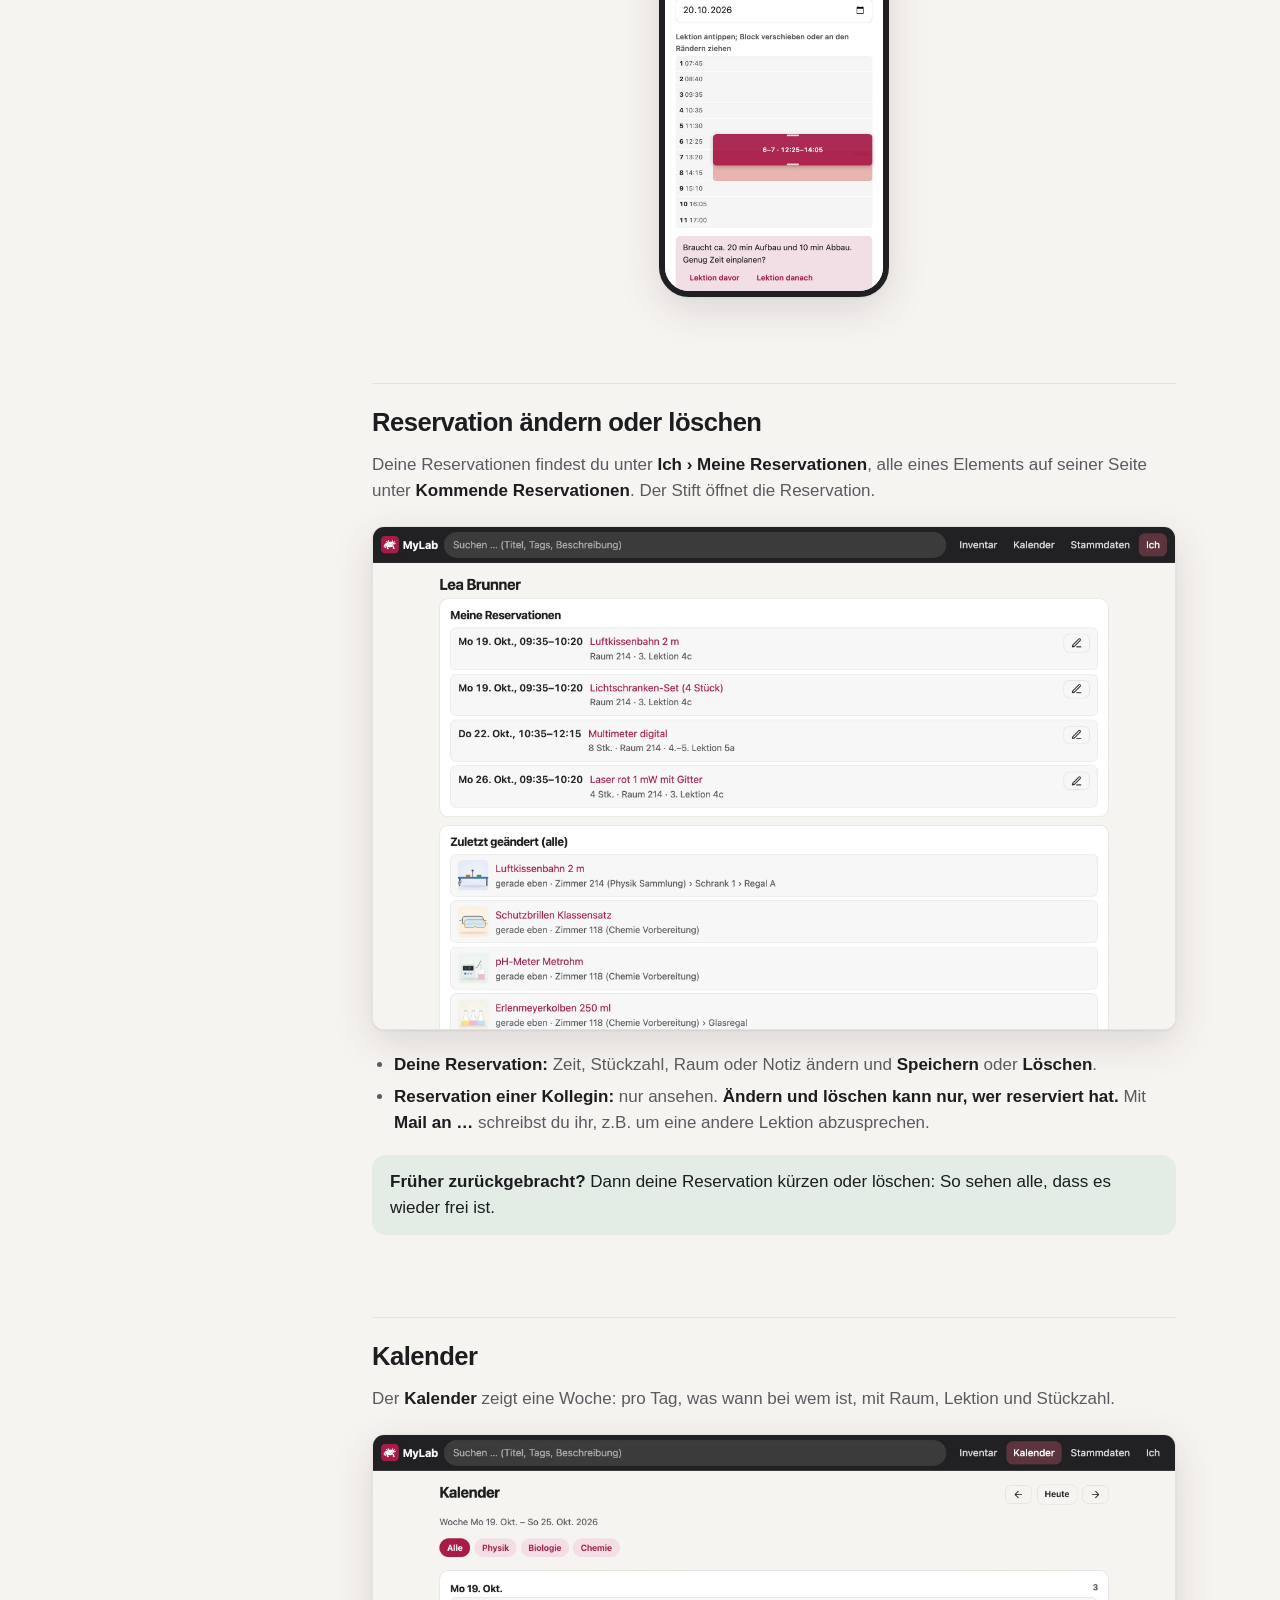
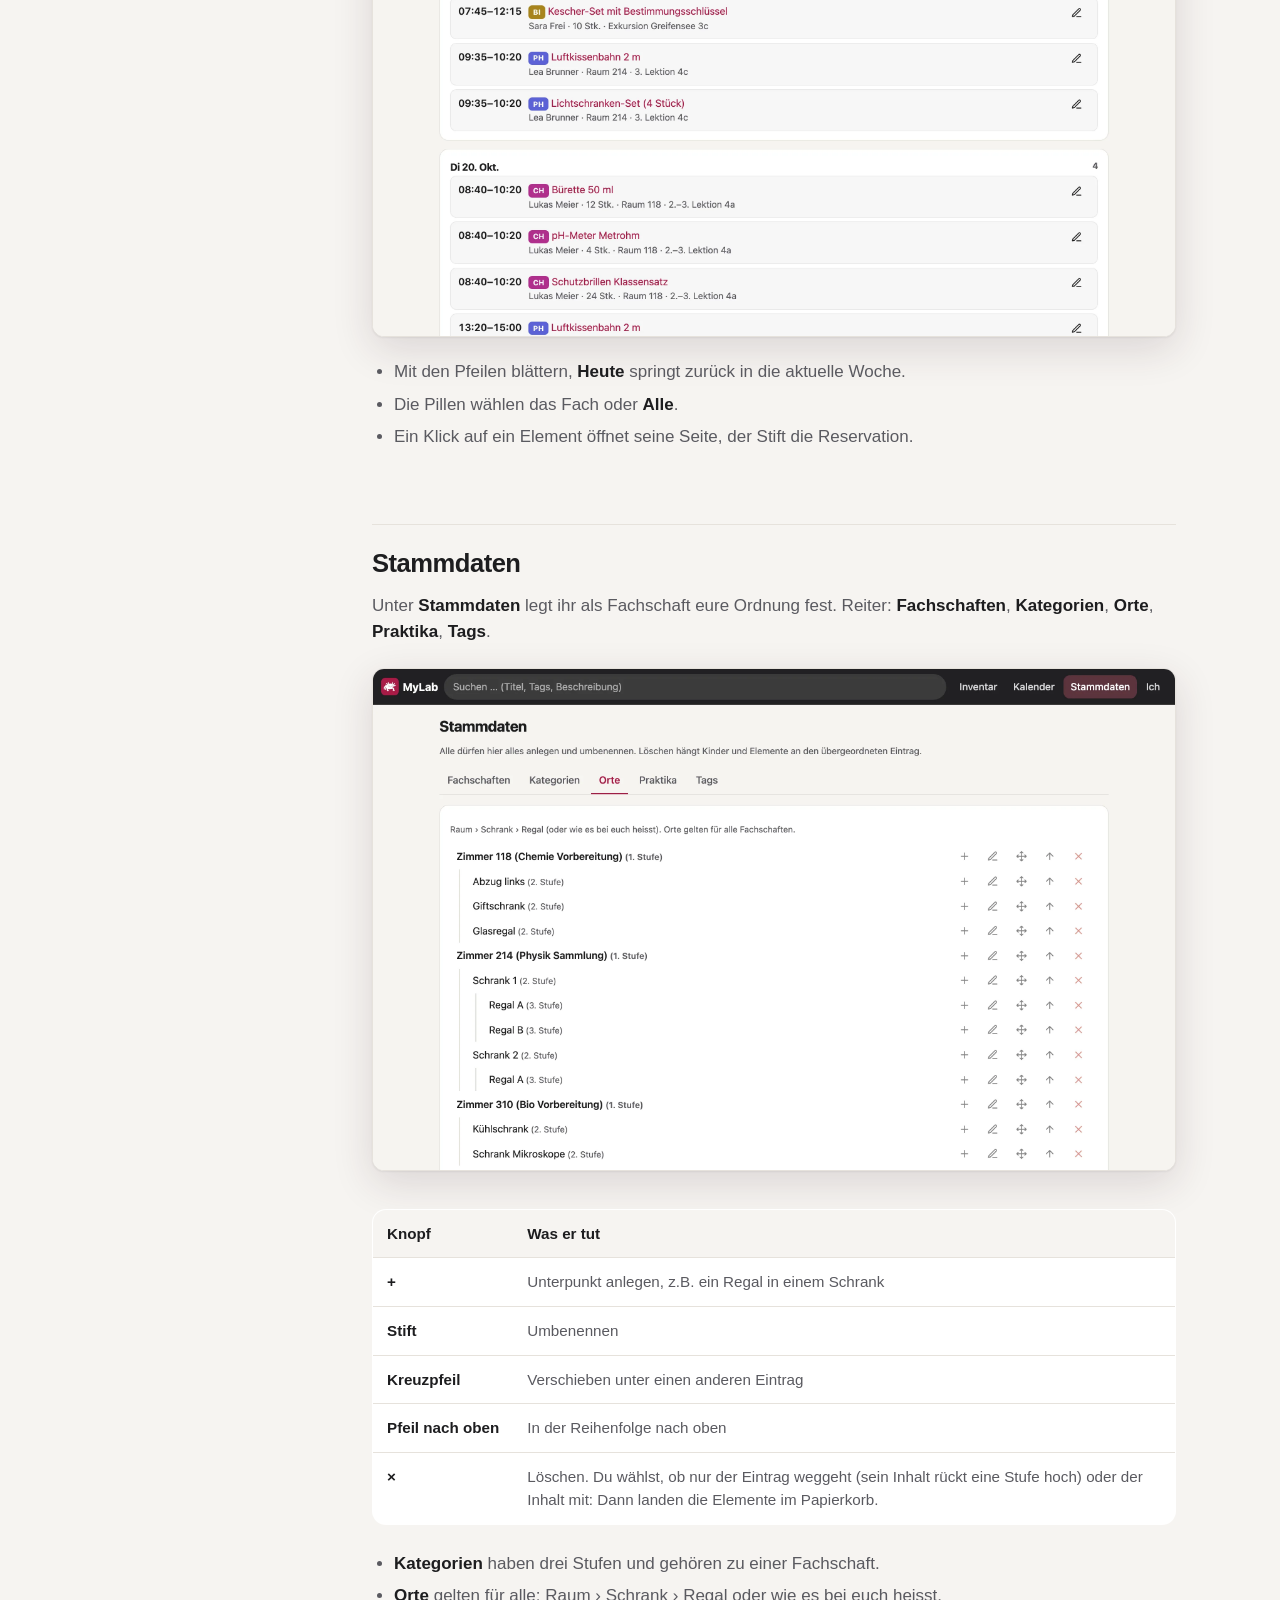
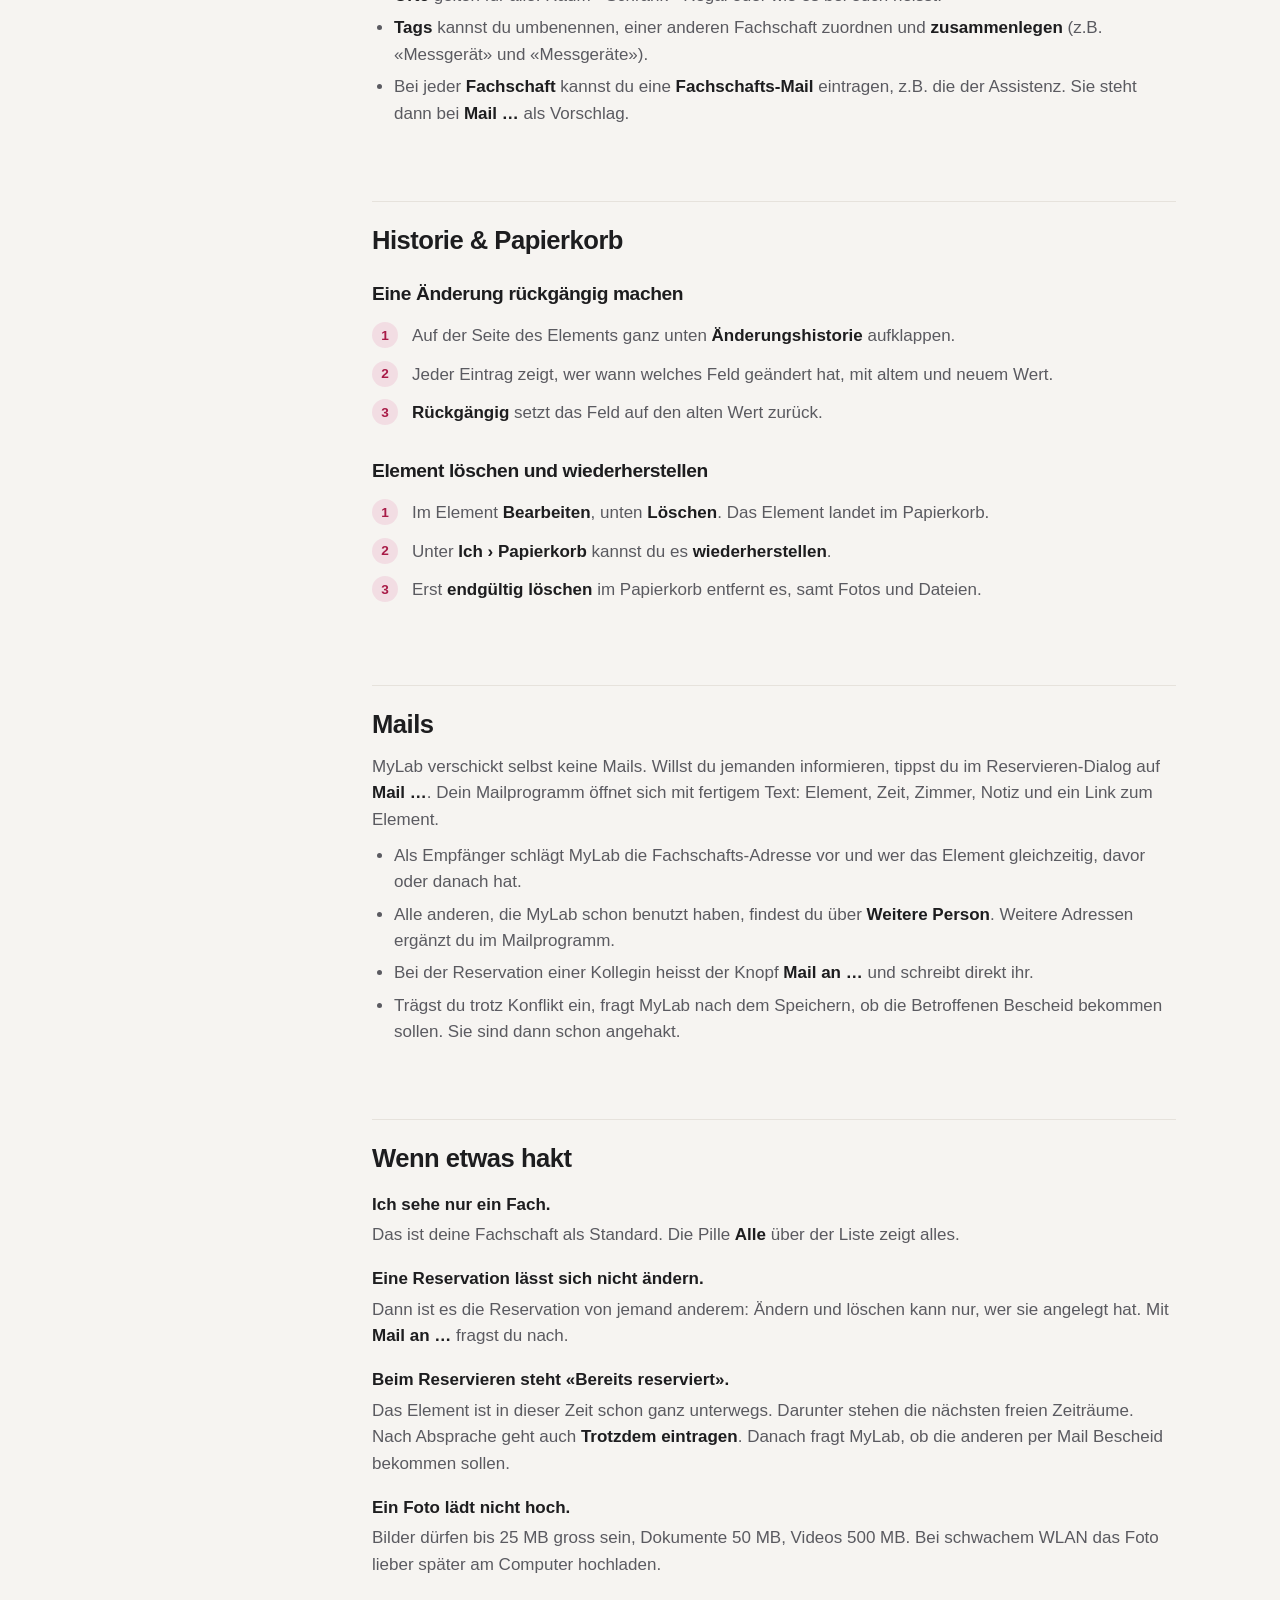
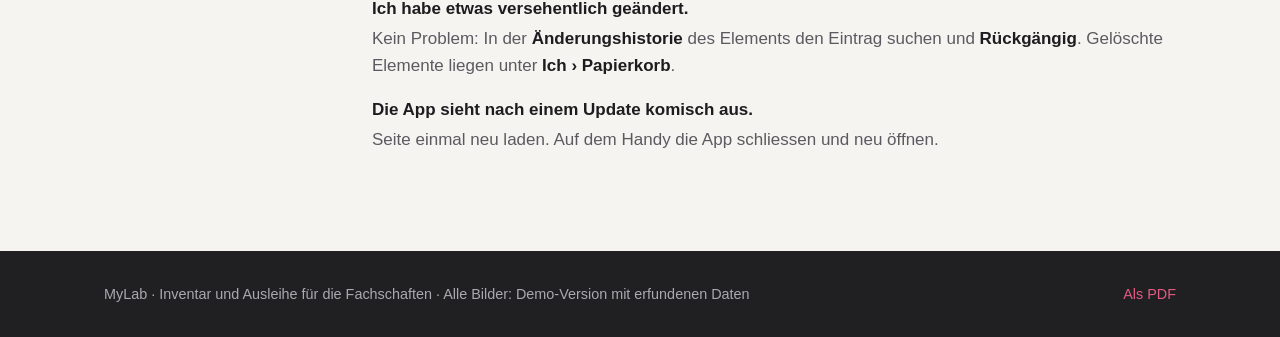
==== commit adc85ed7: "Offenes als «in Abklärung»: Server, Anmeldung und Stundenplan; Abgrenzung, Ohne Rollen und Architekt" ====
--- a/anleitung.html
+++ b/anleitung.html
@@ -55,9 +55,10 @@
         <h3>Anmelden</h3>
         <ol class="schritte">
           <li>Öffne MyLab im Browser, am Computer oder auf dem Handy.</li>
-          <li>Tipp auf <b>Mit Microsoft anmelden</b> und wähl dein Schulkonto. Ein eigenes Passwort für MyLab gibt es nicht.</li>
+          <li>Tipp auf <b>Mit Schulkonto anmelden</b> und wähl dein Microsoft-Konto der Schule. Ein eigenes Passwort für MyLab gibt es nicht.</li>
           <li>Fertig: Beim ersten Login entsteht dein Konto von selbst, einrichten musst du nichts.</li>
         </ol>
+        <p class="tipp"><b>Noch in Abklärung:</b> Ob MyLab das Schulkonto für die Anmeldung nutzen darf, ist noch offen.</p>
 
         <h3>Fachschaft festlegen</h3>
         <p>Unter <b>Ich › Profil</b> deine Fachschaft wählen und <b>Speichern</b>. Danach zeigen Inventar und Kalender zuerst dein Fach und neue Elemente bekommen es als Vorgabe. Die anderen Fächer sind mit einem Klick auf <b>Alle</b> weiterhin da.</p>
@@ -78,7 +79,7 @@
           <table class="kuerzel">
             <tr><th>Bereich</th><th>Wofür</th></tr>
             <tr><td><b>Inventar</b></td><td>Material suchen, filtern, öffnen und erfassen</td></tr>
-            <tr><td><b>Kalender</b></td><td>Was diese Woche unterwegs ist, pro Fachschaft oder für alle</td></tr>
+            <tr><td><b>Kalender</b></td><td>Alle Reservationen einer Woche im Überblick</td></tr>
             <tr><td><b>Stammdaten</b></td><td>Fachschaften, Kategorien, Orte, Praktika und Tags verwalten</td></tr>
             <tr><td><b>Ich</b></td><td>Eigene Reservationen, zuletzt geänderte Elemente, Profil, Farbschema, Papierkorb</td></tr>
           </table>
@@ -157,7 +158,7 @@
         <h3>Wenn es schon belegt ist</h3>
         <p>MyLab zeigt sofort <b>Bereits reserviert</b> mit Namen und die <b>nächsten freien Zeiträume</b>. Ein Klick auf einen Vorschlag verschiebt deine Reservation dorthin. Hast du es mit der Kollegin abgesprochen: <b>Trotzdem eintragen</b>.</p>
         <h3>Auf- und Abbau</h3>
-        <p>Braucht ein Element Aufbauzeit, erscheint ein Hinweis mit <b>Lektion davor</b> und <b>Lektion danach</b>. Ein Tipp nimmt sie dazu. Ob das Zimmer dann frei ist, weiss MyLab (noch) nicht.</p>
+        <p>Braucht ein Element Aufbauzeit, erscheint ein Hinweis mit <b>Lektion davor</b> und <b>Lektion danach</b>. Ein Tipp nimmt sie dazu. Ob das Zimmer dann frei ist, weiss MyLab nicht.</p>
         <div class="handys" style="margin:22px 0">
           <div class="handy"><img src="img/h-reservieren.webp" width="780" height="1688" loading="lazy" alt="Reservieren auf dem Handy mit Hinweis auf 20 Minuten Aufbau und den Knöpfen Lektion davor und Lektion danach"></div>
         </div>
@@ -234,6 +235,7 @@
         <ul>
           <li>Als Empfänger schlägt MyLab die Fachschafts-Adresse vor und wer das Element gleichzeitig, davor oder danach hat.</li>
           <li>Alle anderen, die MyLab schon benutzt haben, findest du über <b>Weitere Person</b>. Weitere Adressen ergänzt du im Mailprogramm.</li>
+          <li>Bei der Reservation einer Kollegin heisst der Knopf <b>Mail an …</b> und schreibt direkt ihr.</li>
           <li>Trägst du trotz Konflikt ein, fragt MyLab nach dem Speichern, ob die Betroffenen Bescheid bekommen sollen. Sie sind dann schon angehakt.</li>
         </ul>
       </section>
@@ -263,7 +265,7 @@
 <footer class="fuss">
   <div class="huelle">
     <span>MyLab · Inventar und Ausleihe für die Fachschaften · Alle Bilder: Demo-Version mit erfundenen Daten</span>
-    <span><a href="architektur.html">Architektur</a> · <a href="MyLab-Vorstellung.pdf">Als PDF</a></span>
+    <span><a href="MyLab-Vorstellung.pdf">Als PDF</a></span>
   </div>
 </footer>
 </body>
